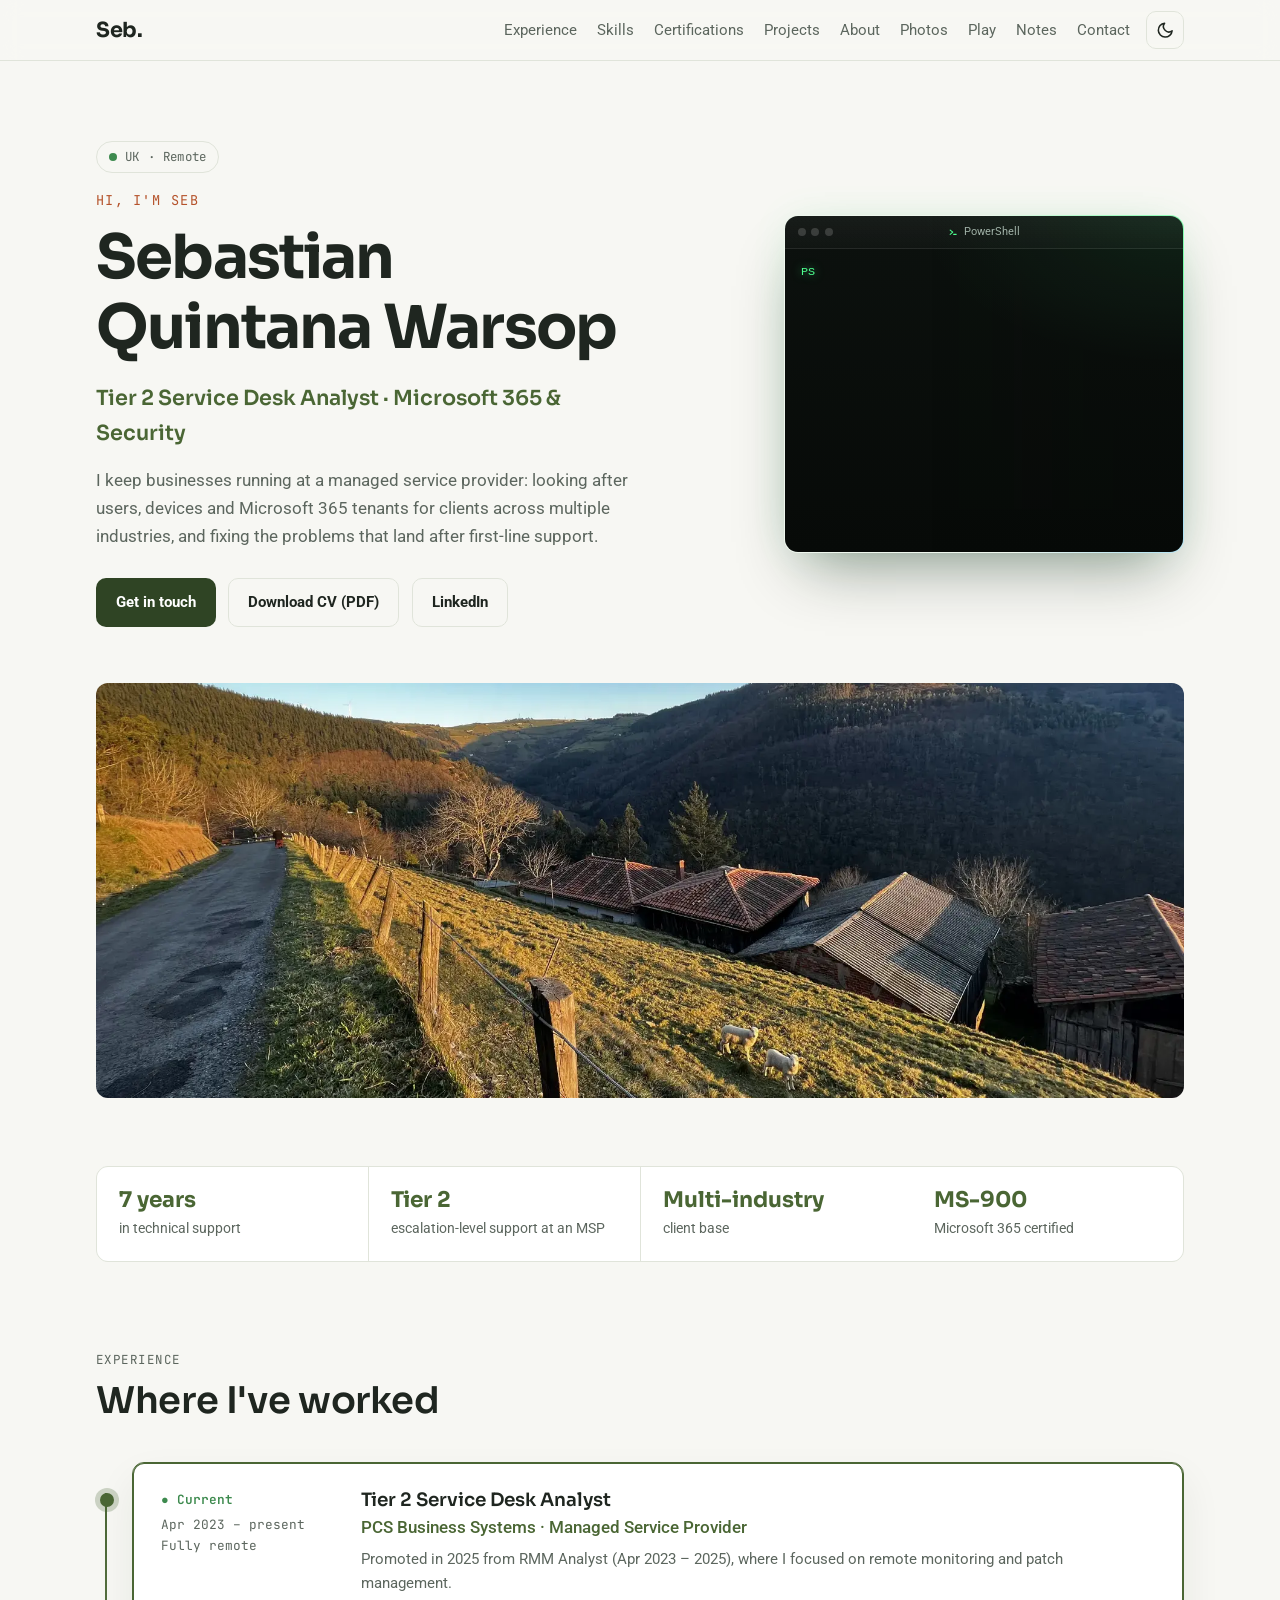
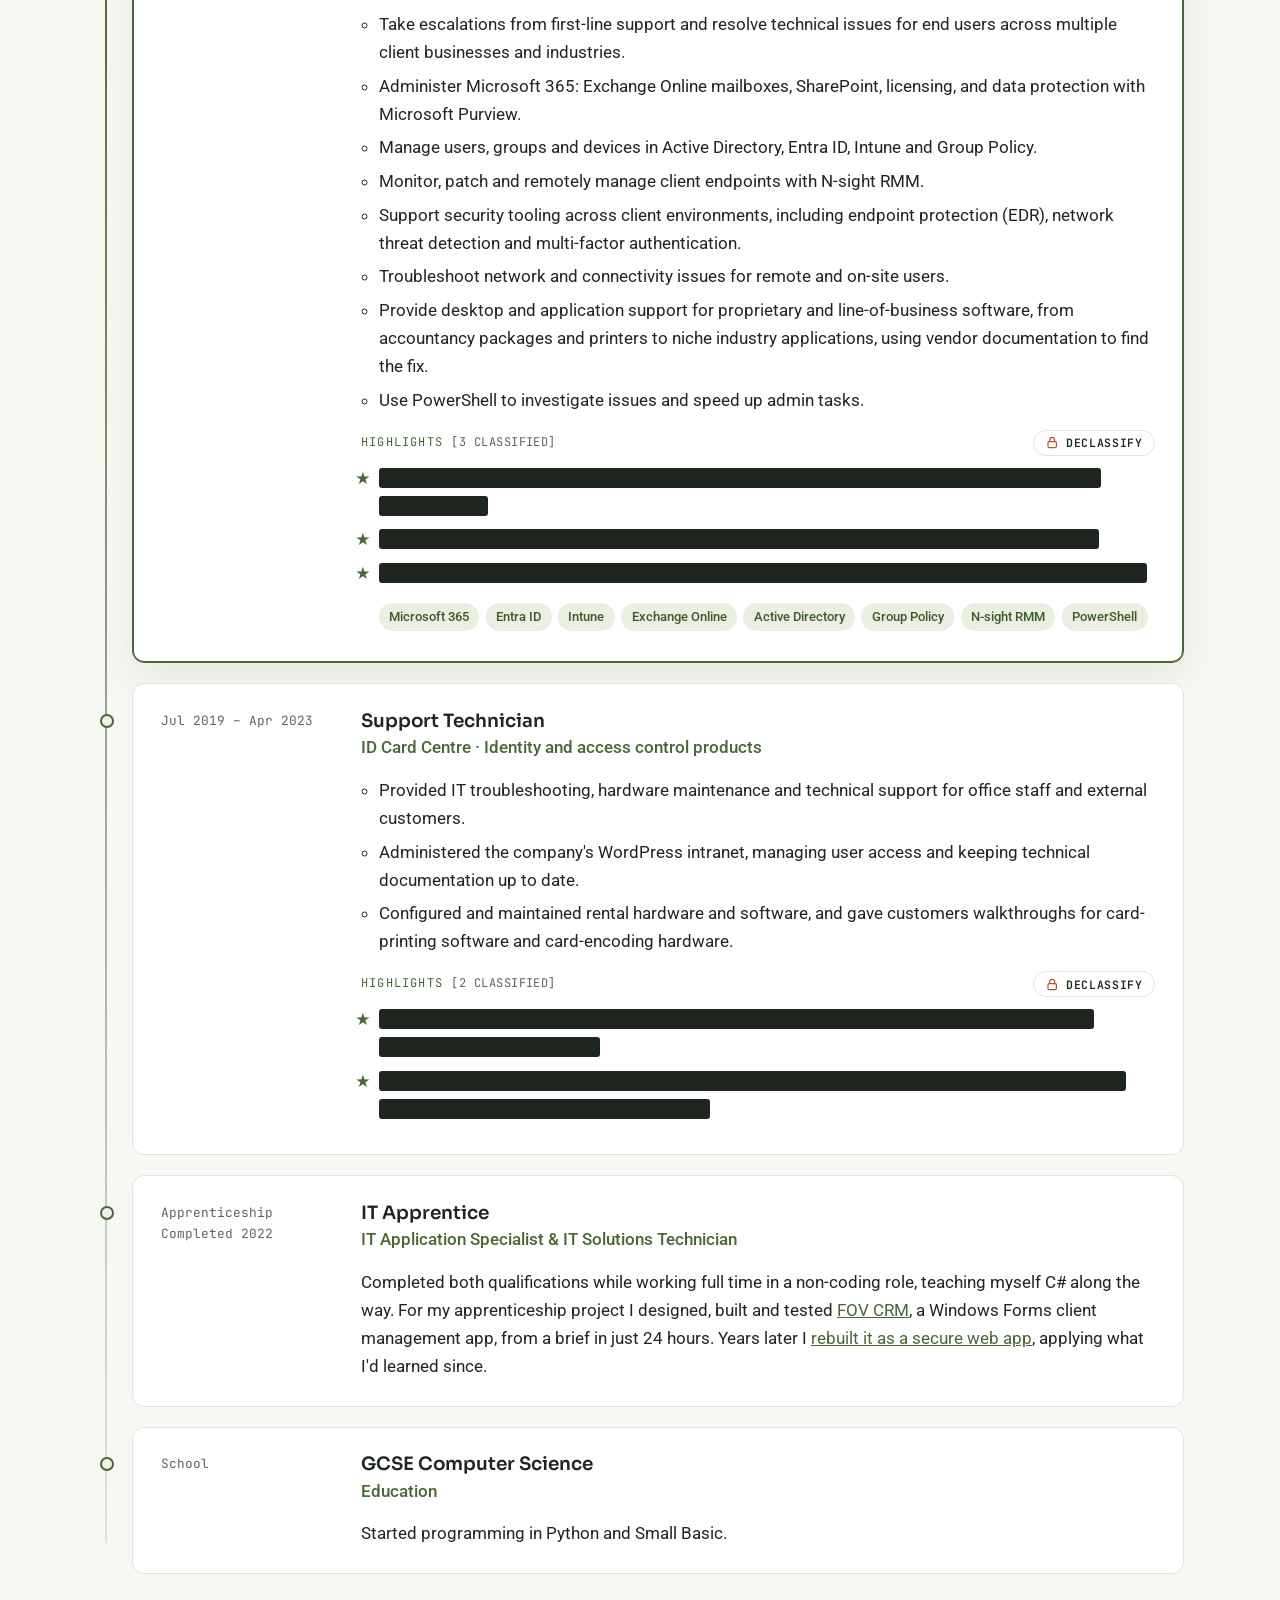
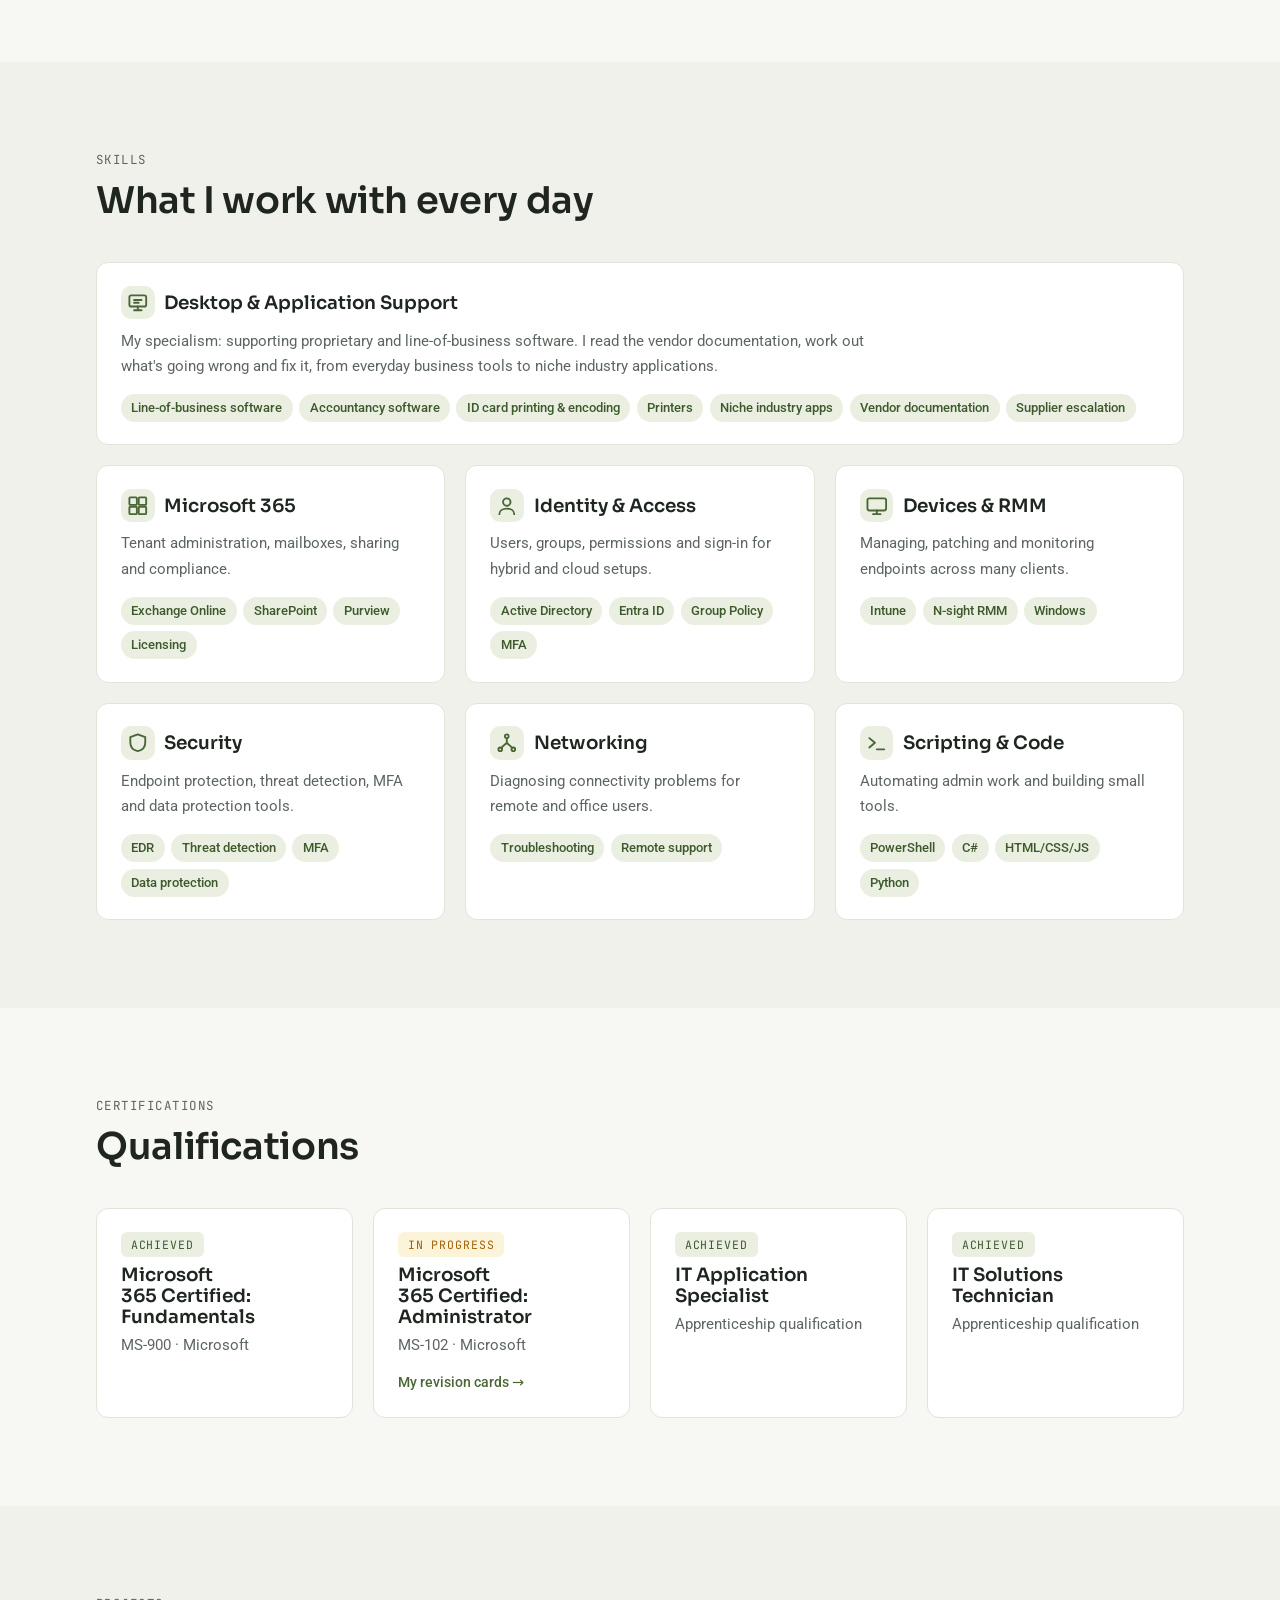
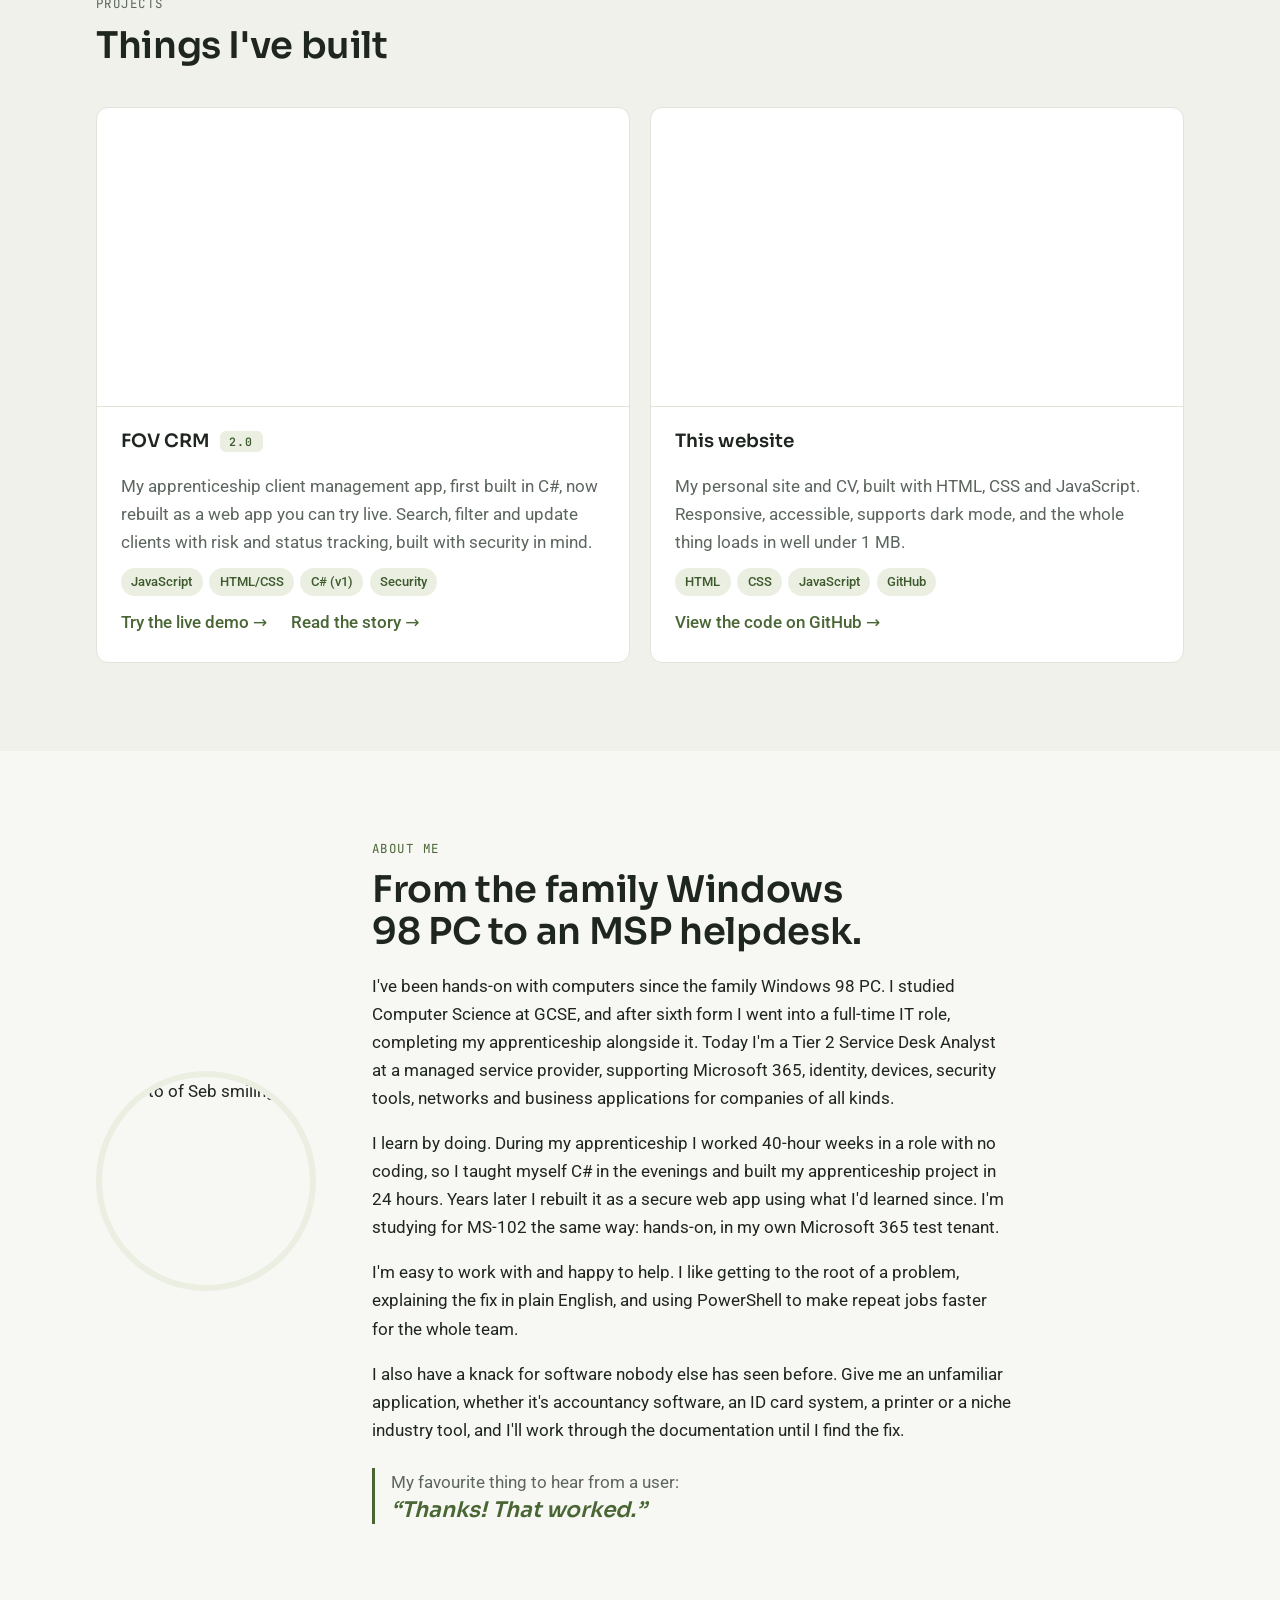
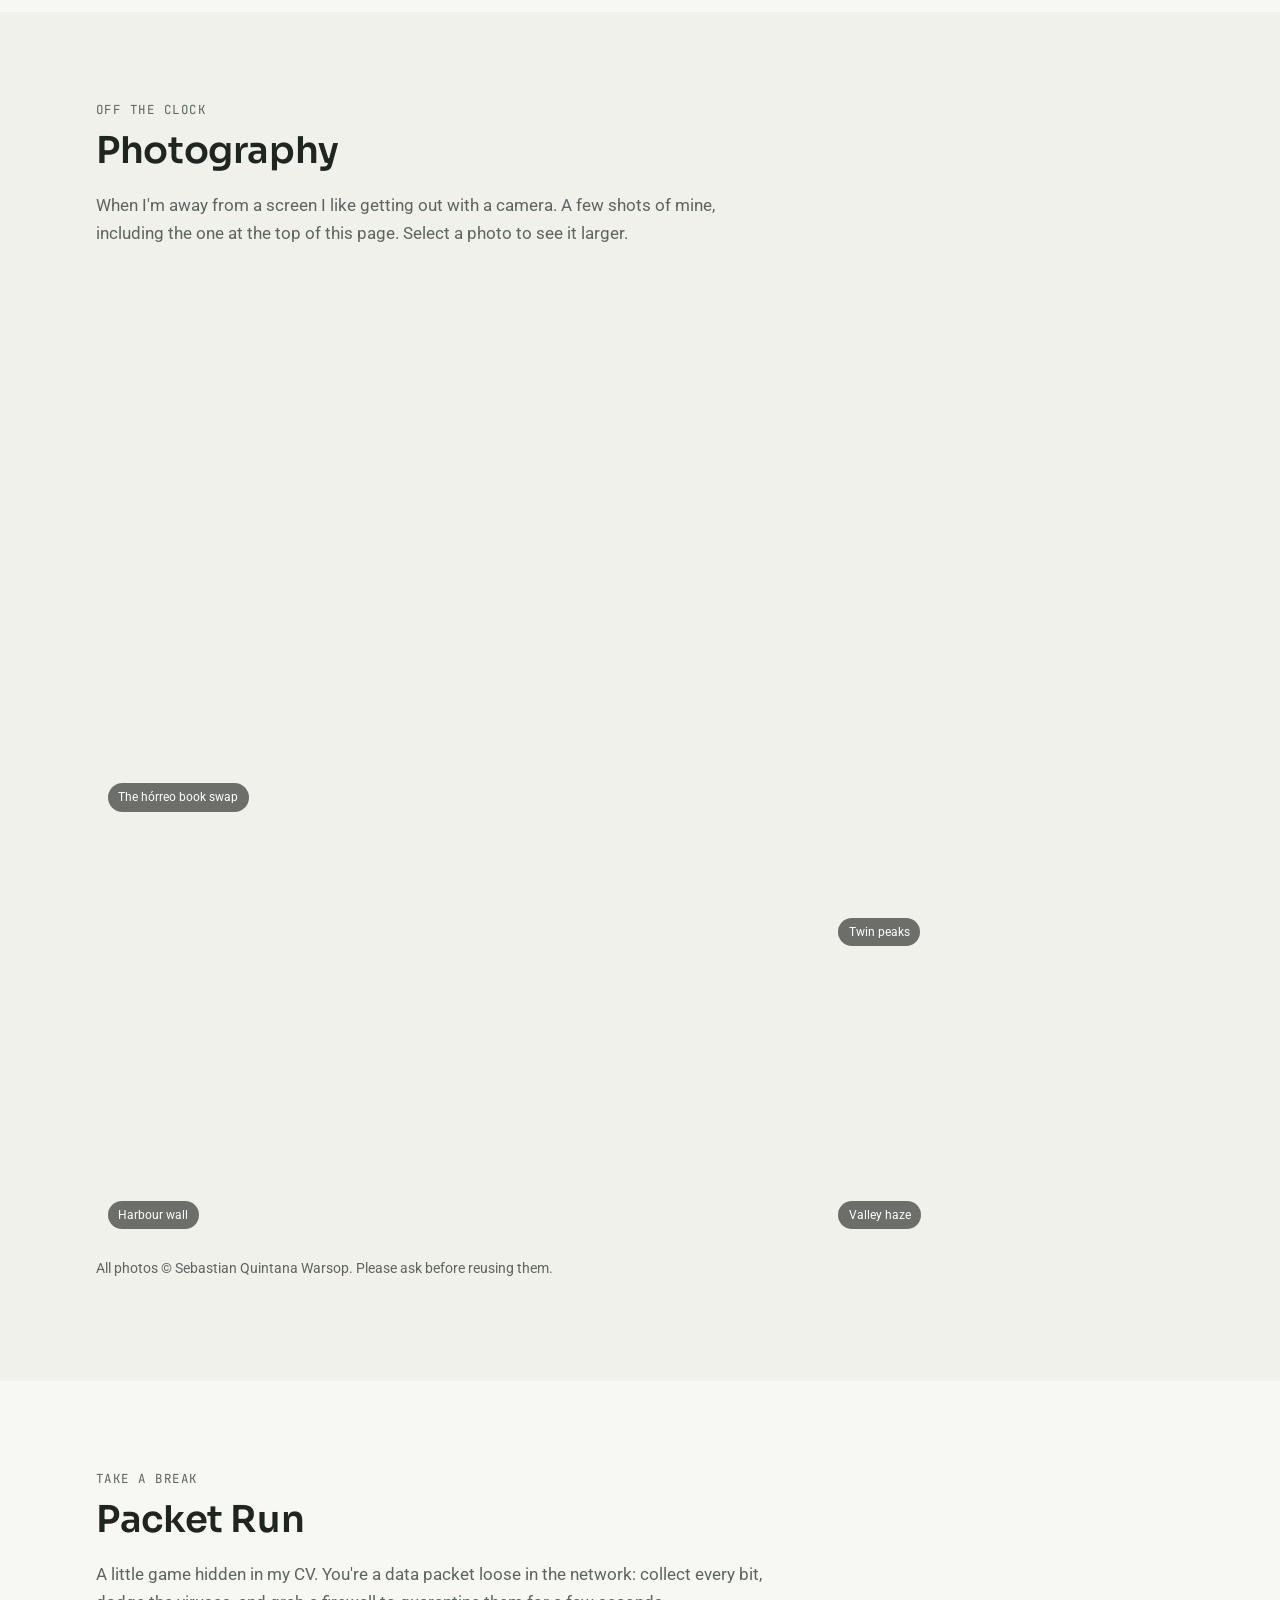
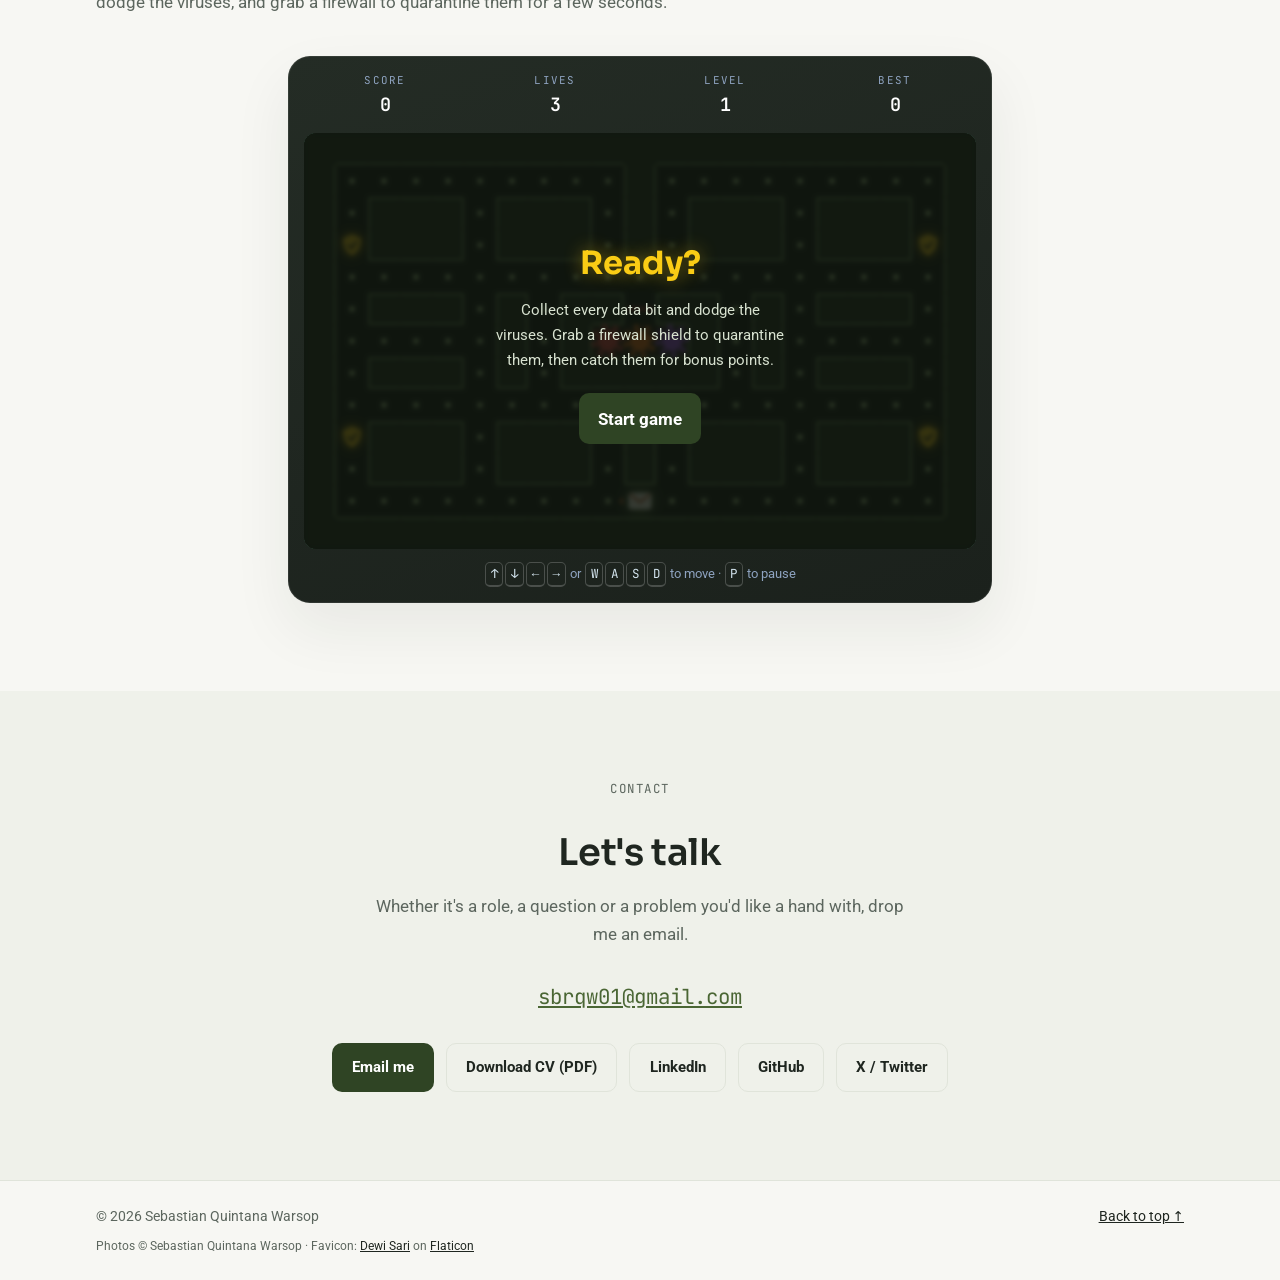
==== index.html @ f4b56ab7 "Security hardening from scan: CSP on every page, self-hosted fonts, no inline scripts, CRM form can'" ====
<!DOCTYPE html>
<html lang="en-GB">

<head>
    <meta charset="UTF-8">
    <meta http-equiv="Content-Security-Policy" content="default-src 'self'; script-src 'self'; style-src 'self'; img-src 'self' data:; font-src 'self'; connect-src 'self'; media-src 'self'; object-src 'none'; base-uri 'self'; form-action 'self'; upgrade-insecure-requests">
    <meta name="referrer" content="strict-origin-when-cross-origin">
    <meta name="viewport" content="width=device-width, initial-scale=1.0">
    <title>Sebastian Quintana Warsop | Tier 2 Service Desk Analyst</title>
    <meta name="description" content="Tier 2 Service Desk Analyst at an MSP, working across Microsoft 365, Entra ID, Intune, security tooling, networking and PowerShell. UK, remote.">
    <meta property="og:title" content="Sebastian Quintana Warsop | Tier 2 Service Desk Analyst">
    <meta property="og:description" content="Tier 2 Service Desk Analyst: Microsoft 365, Entra ID, Intune, security and PowerShell.">
    <meta property="og:image" content="images/seb.webp">
    <meta name="theme-color" content="#f7f7f3" media="(prefers-color-scheme: light)">
    <meta name="theme-color" content="#131613" media="(prefers-color-scheme: dark)">
    <link rel="icon" href="favicon.ico?v=4" sizes="any">
    <link rel="icon" type="image/png" href="images/favicon-32.png?v=4">
    <link rel="apple-touch-icon" href="images/apple-touch-icon.png?v=4">
    <link rel="stylesheet" href="CSS/fonts.css">
    <link rel="stylesheet" href="CSS/styles.css">
    <script src="js/theme-init.js"></script>
</head>

<body>
    <a class="skip-link" href="#main">Skip to content</a>

    <nav class="site-nav" aria-label="Main">
        <div class="wrap">
            <a class="logo" href="index.html">Seb.</a>
            <button class="menu-toggle" type="button" aria-expanded="false" aria-controls="nav-links" aria-label="Open menu">
                <span></span><span></span><span></span>
            </button>
            <ul class="nav-links" id="nav-links">
                <li><a href="#experience">Experience</a></li>
                <li><a href="#skills">Skills</a></li>
                <li><a href="#certifications">Certifications</a></li>
                <li><a href="#projects">Projects</a></li>
                <li><a href="#about">About</a></li>
                <li><a href="#photos">Photos</a></li>
                <li><a href="#play">Play</a></li>
                <li><a href="notes/">Notes</a></li>
                <li><a href="#contact">Contact</a></li>
            </ul>
            <button class="theme-toggle" type="button" aria-label="Switch to dark mode">
                <svg class="icon-moon" viewBox="0 0 24 24" fill="none" stroke="currentColor" stroke-width="2" stroke-linecap="round" stroke-linejoin="round" aria-hidden="true"><path d="M21 12.8A9 9 0 1 1 11.2 3a7 7 0 0 0 9.8 9.8z"/></svg>
                <svg class="icon-sun" viewBox="0 0 24 24" fill="none" stroke="currentColor" stroke-width="2" stroke-linecap="round" stroke-linejoin="round" aria-hidden="true"><circle cx="12" cy="12" r="4"/><path d="M12 2v2M12 20v2M4.9 4.9l1.4 1.4M17.7 17.7l1.4 1.4M2 12h2M20 12h2M4.9 19.1l1.4-1.4M17.7 6.3l1.4-1.4"/></svg>
            </button>
        </div>
    </nav>

    <header class="hero">
        <div class="wrap hero-grid">
            <div>
                <p class="status">UK · Remote</p>
                <h1><span class="hi">Hi, I'm Seb</span>Sebastian Quintana Warsop</h1>
                <p class="role">Tier 2 Service Desk Analyst · Microsoft 365 &amp; Security</p>
                <p class="pitch">I keep businesses running at a managed service provider: looking after users, devices and Microsoft 365 tenants for clients across multiple industries, and fixing the problems that land after first-line support.</p>
                <div class="hero-actions">
                    <a class="btn" href="#contact">Get in touch</a>
                    <a class="btn btn--ghost" href="Sebastian-Quintana-Warsop-CV.pdf" download>Download CV (PDF)</a>
                    <a class="btn btn--ghost" href="https://uk.linkedin.com/in/seb-qw-b14b28365" target="_blank" rel="noopener">LinkedIn</a>
                </div>
            </div>

            <div class="terminal" role="img" aria-label="A PowerShell window summarising Seb's profile">
                <div class="terminal-body">
                <canvas class="t-rain" aria-hidden="true"></canvas>
                <div class="terminal-bar" aria-hidden="true">
                    <span class="t-lights"><i></i><i></i><i></i></span>
                    <span class="t-title"><svg viewBox="0 0 24 24" fill="none" stroke="currentColor" stroke-width="2.4" stroke-linecap="round" stroke-linejoin="round"><path d="M5 7l6 5-6 5M13 17h6"/></svg>PowerShell</span>
                </div>
<pre aria-hidden="true"><span class="t-prompt">PS <span class="t-path">~/itjourney</span>&gt;</span> <span class="t-cmd">Get-Engineer</span> <span class="t-param">-Name</span> Seb

<span class="t-key">Role       :</span> Tier 2 Service Desk Analyst
<span class="t-key">Employer   :</span> PCS Business Systems (MSP)
<span class="t-key">Since      :</span> April 2023
<span class="t-key">Experience :</span> 7 years, multi-industry
<span class="t-key">Stack      :</span> {M365, Entra ID, Intune,
               Exchange Online, PowerShell}
<span class="t-key">Security   :</span> {EDR, Threat detection, MFA}
<span class="t-key">Certs      :</span> {MS-900}
<span class="t-key">Learning   :</span> MS-102
<span class="t-key">Location   :</span> UK, Remote

<span class="t-prompt">PS <span class="t-path">~/itjourney</span>&gt;</span> <span class="t-cursor"></span></pre>
                </div>
            </div>
        </div>
        <figure class="wrap hero-photo">
            <img src="images/valley.webp" title="Photo: Sebastian Quintana Warsop" alt="Sheep grazing on a sunny hillside beside old stone farm buildings, with wooded valleys behind" width="1800" height="1013" loading="eager">
        </figure>
    </header>

    <div class="wrap highlights">
        <ul>
            <li><strong>7 years</strong><span>in technical support</span></li>
            <li><strong>Tier 2</strong><span>escalation-level support at an MSP</span></li>
            <li><strong>Multi-industry</strong><span>client base</span></li>
            <li><strong>MS-900</strong><span>Microsoft 365 certified</span></li>
        </ul>
    </div>

    <main id="main">
        <section id="experience">
            <div class="wrap">
                <div class="section-head">
                    <p class="eyebrow">Experience</p>
                    <h2>Where I've worked</h2>
                </div>

                <ol class="timeline">
                    <li class="job job--current">
                        <div class="job-when"><span class="now">● Current</span><br>Apr 2023 – present<br>Fully remote</div>
                        <div>
                            <h3>Tier 2 Service Desk Analyst</h3>
                            <p class="org">PCS Business Systems · Managed Service Provider</p>
                            <p class="job-prev">Promoted in 2025 from RMM Analyst (Apr 2023 – 2025), where I focused on remote monitoring and patch management.</p>
                            <ul>
                                <li>Take escalations from first-line support and resolve technical issues for end users across multiple client businesses and industries.</li>
                                <li>Administer Microsoft 365: Exchange Online mailboxes, SharePoint, licensing, and data protection with Microsoft Purview.</li>
                                <li>Manage users, groups and devices in Active Directory, Entra ID, Intune and Group Policy.</li>
                                <li>Monitor, patch and remotely manage client endpoints with N-sight RMM.</li>
                                <li>Support security tooling across client environments, including endpoint protection (EDR), network threat detection and multi-factor authentication.</li>
                                <li>Troubleshoot network and connectivity issues for remote and on-site users.</li>
                                <li>Provide desktop and application support for proprietary and line-of-business software, from accountancy packages and printers to niche industry applications, using vendor documentation to find the fix.</li>
                                <li>Use PowerShell to investigate issues and speed up admin tasks.</li>
                            </ul>
                            <p class="highlights-label">Highlights</p>
                            <ul class="job-highlights">
                                <li>Stopped a live brute-force attack on a client network by finding and closing an exposed Remote Desktop port.</li>
                                <li>Fixed a recurring server crash by analysing crash dump files and tracing it to conflicting drivers.</li>
                                <li>Agreed maintenance and backup windows with clients so patches and updates caused no disruption.</li>
                            </ul>
                            <ul class="chips" aria-label="Tools used">
                                <li>Microsoft 365</li><li>Entra ID</li><li>Intune</li><li>Exchange Online</li><li>Active Directory</li><li>Group Policy</li><li>N-sight RMM</li><li>PowerShell</li>
                            </ul>
                        </div>
                    </li>

                    <li class="job">
                        <div class="job-when">Jul 2019 – Apr 2023</div>
                        <div>
                            <h3>Support Technician</h3>
                            <p class="org">ID Card Centre · Identity and access control products</p>
                            <ul>
                                <li>Provided IT troubleshooting, hardware maintenance and technical support for office staff and external customers.</li>
                                <li>Administered the company's WordPress intranet, managing user access and keeping technical documentation up to date.</li>
                                <li>Configured and maintained rental hardware and software, and gave customers walkthroughs for card-printing software and card-encoding hardware.</li>
                            </ul>
                            <p class="highlights-label">Highlights</p>
                            <ul class="job-highlights">
                                <li>Generated 24 major sales orders and over £11,000 in quarterly revenue by developing a widely compatible technology card.</li>
                                <li>Worked with a county council's IT department to scope, build and deploy a bespoke card-encoding solution to strict compliance requirements.</li>
                            </ul>
                        </div>
                    </li>

                    <li class="job">
                        <div class="job-when">Apprenticeship<br>Completed 2022</div>
                        <div>
                            <h3>IT Apprentice</h3>
                            <p class="org">IT Application Specialist &amp; IT Solutions Technician</p>
                            <p>Completed both qualifications while working full time in a non-coding role, teaching myself C# along the way. For my apprenticeship project I designed, built and tested <a href="project.html">FOV CRM</a>, a Windows Forms client management app, from a brief in just 24 hours. Years later I <a href="crm/">rebuilt it as a secure web app</a>, applying what I'd learned since.</p>
                        </div>
                    </li>

                    <li class="job">
                        <div class="job-when">School</div>
                        <div>
                            <h3>GCSE Computer Science</h3>
                            <p class="org">Education</p>
                            <p>Started programming in Python and Small Basic.</p>
                        </div>
                    </li>
                </ol>
            </div>
        </section>

        <section id="skills" class="section--alt">
            <div class="wrap">
                <div class="section-head">
                    <p class="eyebrow">Skills</p>
                    <h2>What I work with every day</h2>
                </div>

                <div class="skills-grid">
                    <article class="skill-group skill-group--wide">
                        <h3><svg viewBox="0 0 24 24" fill="none" stroke="currentColor" stroke-width="2" stroke-linecap="round" stroke-linejoin="round" aria-hidden="true"><rect x="3" y="4" width="18" height="12" rx="2"/><path d="M8 20h8M12 16v4"/><path d="M8 9h8M8 12h5"/></svg>Desktop &amp; Application Support</h3>
                        <p>My specialism: supporting proprietary and line-of-business software. I read the vendor documentation, work out what's going wrong and fix it, from everyday business tools to niche industry applications.</p>
                        <ul class="chips"><li>Line-of-business software</li><li>Accountancy software</li><li>ID card printing &amp; encoding</li><li>Printers</li><li>Niche industry apps</li><li>Vendor documentation</li><li>Supplier escalation</li></ul>
                    </article>

                    <article class="skill-group">
                        <h3><svg viewBox="0 0 24 24" fill="none" stroke="currentColor" stroke-width="2" stroke-linecap="round" stroke-linejoin="round" aria-hidden="true"><rect x="3" y="3" width="8" height="8" rx="1"/><rect x="13" y="3" width="8" height="8" rx="1"/><rect x="3" y="13" width="8" height="8" rx="1"/><rect x="13" y="13" width="8" height="8" rx="1"/></svg>Microsoft 365</h3>
                        <p>Tenant administration, mailboxes, sharing and compliance.</p>
                        <ul class="chips"><li>Exchange Online</li><li>SharePoint</li><li>Purview</li><li>Licensing</li></ul>
                    </article>

                    <article class="skill-group">
                        <h3><svg viewBox="0 0 24 24" fill="none" stroke="currentColor" stroke-width="2" stroke-linecap="round" stroke-linejoin="round" aria-hidden="true"><circle cx="12" cy="8" r="4"/><path d="M4 21c0-4 4-6 8-6s8 2 8 6"/></svg>Identity &amp; Access</h3>
                        <p>Users, groups, permissions and sign-in for hybrid and cloud setups.</p>
                        <ul class="chips"><li>Active Directory</li><li>Entra ID</li><li>Group Policy</li><li>MFA</li></ul>
                    </article>

                    <article class="skill-group">
                        <h3><svg viewBox="0 0 24 24" fill="none" stroke="currentColor" stroke-width="2" stroke-linecap="round" stroke-linejoin="round" aria-hidden="true"><rect x="2" y="4" width="20" height="13" rx="2"/><path d="M8 21h8M12 17v4"/></svg>Devices &amp; RMM</h3>
                        <p>Managing, patching and monitoring endpoints across many clients.</p>
                        <ul class="chips"><li>Intune</li><li>N-sight RMM</li><li>Windows</li></ul>
                    </article>

                    <article class="skill-group">
                        <h3><svg viewBox="0 0 24 24" fill="none" stroke="currentColor" stroke-width="2" stroke-linecap="round" stroke-linejoin="round" aria-hidden="true"><path d="M12 3l8 3v6c0 5-3.5 8-8 9-4.5-1-8-4-8-9V6z"/></svg>Security</h3>
                        <p>Endpoint protection, threat detection, MFA and data protection tools.</p>
                        <ul class="chips"><li>EDR</li><li>Threat detection</li><li>MFA</li><li>Data protection</li></ul>
                    </article>

                    <article class="skill-group">
                        <h3><svg viewBox="0 0 24 24" fill="none" stroke="currentColor" stroke-width="2" stroke-linecap="round" stroke-linejoin="round" aria-hidden="true"><circle cx="12" cy="5" r="2"/><circle cx="5" cy="19" r="2"/><circle cx="19" cy="19" r="2"/><path d="M12 7v5M12 12l-6 5.5M12 12l6 5.5"/></svg>Networking</h3>
                        <p>Diagnosing connectivity problems for remote and office users.</p>
                        <ul class="chips"><li>Troubleshooting</li><li>Remote support</li></ul>
                    </article>

                    <article class="skill-group">
                        <h3><svg viewBox="0 0 24 24" fill="none" stroke="currentColor" stroke-width="2" stroke-linecap="round" stroke-linejoin="round" aria-hidden="true"><path d="M4 17l6-5-6-5M12 19h8"/></svg>Scripting &amp; Code</h3>
                        <p>Automating admin work and building small tools.</p>
                        <ul class="chips"><li>PowerShell</li><li>C#</li><li>HTML/CSS/JS</li><li>Python</li></ul>
                    </article>
                </div>
            </div>
        </section>

        <section id="certifications">
            <div class="wrap">
                <div class="section-head">
                    <p class="eyebrow">Certifications</p>
                    <h2>Qualifications</h2>
                </div>

                <ul class="certs">
                    <li class="cert">
                        <span class="badge">Achieved</span>
                        <h3>Microsoft 365 Certified: Fundamentals</h3>
                        <p>MS-900 · Microsoft</p>
                    </li>
                    <li class="cert">
                        <span class="badge badge--progress">In progress</span>
                        <h3>Microsoft 365 Certified: Administrator</h3>
                        <p>MS-102 · Microsoft</p>
                        <a class="cert-link" href="notes/ms102.html">My revision cards →</a>
                    </li>
                    <li class="cert">
                        <span class="badge">Achieved</span>
                        <h3>IT Application Specialist</h3>
                        <p>Apprenticeship qualification</p>
                    </li>
                    <li class="cert">
                        <span class="badge">Achieved</span>
                        <h3>IT Solutions Technician</h3>
                        <p>Apprenticeship qualification</p>
                    </li>
                </ul>
            </div>
        </section>

        <section id="projects" class="section--alt">
            <div class="wrap">
                <div class="section-head">
                    <p class="eyebrow">Projects</p>
                    <h2>Things I've built</h2>
                </div>

                <div class="projects">
                    <article class="project">
                        <img src="images/project-2.webp" alt="FOV CRM's Client Activity screen" width="1326" height="828" loading="lazy">
                        <div class="project-body">
                            <h3>FOV CRM <span class="badge">2.0</span></h3>
                            <p>My apprenticeship client management app, first built in C#, now rebuilt as a web app you can try live. Search, filter and update clients with risk and status tracking, built with security in mind.</p>
                            <ul class="chips"><li>JavaScript</li><li>HTML/CSS</li><li>C# (v1)</li><li>Security</li></ul>
                            <div class="project-links">
                                <a class="link" href="crm/">Try the live demo →</a>
                                <a class="link" href="project.html">Read the story →</a>
                            </div>
                        </div>
                    </article>

                    <article class="project">
                        <img src="images/site-preview.webp" alt="The home page of this website" width="1200" height="675" loading="lazy">
                        <div class="project-body">
                            <h3>This website</h3>
                            <p>My personal site and CV, built with HTML, CSS and JavaScript. Responsive, accessible, supports dark mode, and the whole thing loads in well under 1 MB.</p>
                            <ul class="chips"><li>HTML</li><li>CSS</li><li>JavaScript</li><li>GitHub</li></ul>
                            <a class="link" href="https://github.com/sebqw/ITJourney" target="_blank" rel="noopener">View the code on GitHub →</a>
                        </div>
                    </article>
                </div>
            </div>
        </section>

        <section id="about">
            <div class="wrap about">
                <img class="profile-pic" src="images/seb.webp" alt="Photo of Seb smiling" width="640" height="640">
                <div class="about-text">
                    <p class="eyebrow">About me</p>
                    <h2>From the family Windows 98 PC to an MSP helpdesk.</h2>
                    <p>I've been hands-on with computers since the family Windows 98 PC. I studied Computer Science at GCSE, and after sixth form I went into a full-time IT role, completing my apprenticeship alongside it. Today I'm a Tier 2 Service Desk Analyst at a managed service provider, supporting Microsoft 365, identity, devices, security tools, networks and business applications for companies of all kinds.</p>
                    <p>I learn by doing. During my apprenticeship I worked 40-hour weeks in a role with no coding, so I taught myself C# in the evenings and built my apprenticeship project in 24 hours. Years later I rebuilt it as a secure web app using what I'd learned since. I'm studying for MS-102 the same way: hands-on, in my own Microsoft 365 test tenant.</p>
                    <p>I'm easy to work with and happy to help. I like getting to the root of a problem, explaining the fix in plain English, and using PowerShell to make repeat jobs faster for the whole team.</p>
                    <p>I also have a knack for software nobody else has seen before. Give me an unfamiliar application, whether it's accountancy software, an ID card system, a printer or a niche industry tool, and I'll work through the documentation until I find the fix.</p>
                    <p class="quote">My favourite thing to hear from a user:<q>Thanks! That worked.</q></p>
                </div>
            </div>
        </section>

        <section id="photos" class="section--alt">
            <div class="wrap">
                <div class="section-head">
                    <p class="eyebrow">Off the clock</p>
                    <h2>Photography</h2>
                    <p>When I'm away from a screen I like getting out with a camera. A few shots of mine, including the one at the top of this page. Select a photo to see it larger.</p>
                </div>

                <div class="gallery">
                    <figure class="shot shot--horreo">
                        <button type="button" class="shot-open" data-full="images/photo-horreo.webp" data-caption="An old hórreo granary on stone stilts, with a little book swap on its ledge">
                            <img src="images/photo-horreo.webp" alt="An old wooden granary on stone stilts with carved doors and a stack of books on its ledge" width="1400" height="1050" loading="lazy">
                        </button>
                        <figcaption>The hórreo book swap</figcaption>
                    </figure>
                    <figure class="shot shot--peaks">
                        <button type="button" class="shot-open" data-full="images/photo-peaks.webp" data-caption="Twin peaks under a big sky, from the roadside">
                            <img src="images/photo-peaks.webp" alt="Two pointed green mountains under bright clouds, seen from a roadside" width="768" height="1024" loading="lazy">
                        </button>
                        <figcaption>Twin peaks</figcaption>
                    </figure>
                    <figure class="shot shot--harbour">
                        <button type="button" class="shot-open" data-full="images/photo-harbour.webp" data-caption="A concrete-block breakwater and its red harbour light">
                            <img src="images/photo-harbour.webp" alt="A breakwater of stacked concrete blocks with a small red light, calm sea and a green headland" width="1182" height="666" loading="lazy">
                        </button>
                        <figcaption>Harbour wall</figcaption>
                    </figure>
                    <figure class="shot shot--valley">
                        <button type="button" class="shot-open" data-full="images/photo-valley.webp" data-caption="Morning haze over a wooded valley and green fields">
                            <img src="images/photo-valley.webp" alt="A green hillside field with a white farmhouse, looking over a hazy wooded valley" width="1024" height="768" loading="lazy">
                        </button>
                        <figcaption>Valley haze</figcaption>
                    </figure>
                </div>
                <p class="photo-credit">All photos &copy; Sebastian Quintana Warsop. Please ask before reusing them.</p>
            </div>

            <dialog class="lightbox" id="lightbox" aria-label="Photo viewer">
                <button type="button" class="lb-close" aria-label="Close">&#10005;</button>
                <button type="button" class="lb-prev" aria-label="Previous photo">&#8249;</button>
                <figure>
                    <img alt="">
                    <figcaption><span class="lb-caption"></span><span class="lb-credit">Photo: Sebastian Quintana Warsop</span></figcaption>
                </figure>
                <button type="button" class="lb-next" aria-label="Next photo">&#8250;</button>
            </dialog>
        </section>

        <section id="play">
            <div class="wrap">
                <div class="section-head">
                    <p class="eyebrow">Take a break</p>
                    <h2>Packet Run</h2>
                    <p>A little game hidden in my CV. You're a data packet loose in the network: collect every bit, dodge the viruses, and grab a firewall to quarantine them for a few seconds.</p>
                </div>

                <div class="arcade" id="arcade">
                    <div class="arcade-hud">
                        <div><span>Score</span><strong id="g-score">0</strong></div>
                        <div><span>Lives</span><strong id="g-lives">3</strong></div>
                        <div><span>Level</span><strong id="g-level">1</strong></div>
                        <div><span>Best</span><strong id="g-best">0</strong></div>
                    </div>

                    <div class="arcade-screen">
                        <canvas id="game" tabindex="0" role="img" aria-label="Packet Run game: a data packet collecting bits in a maze while avoiding viruses"></canvas>
                        <div class="arcade-overlay" id="g-overlay">
                            <p class="arcade-title" id="g-title">Ready?</p>
                            <p id="g-msg">Collect every data bit and dodge the viruses. Grab a firewall shield to quarantine them, then catch them for bonus points.</p>
                            <button class="btn" type="button" id="g-start">Start game</button>
                        </div>
                    </div>

                    <div class="dpad" aria-label="Direction controls">
                        <button type="button" class="dpad-up" data-steer="up" aria-label="Up">▲</button>
                        <button type="button" class="dpad-left" data-steer="left" aria-label="Left">◀</button>
                        <button type="button" class="dpad-right" data-steer="right" aria-label="Right">▶</button>
                        <button type="button" class="dpad-down" data-steer="down" aria-label="Down">▼</button>
                    </div>

                    <p class="arcade-help"><kbd>↑</kbd><kbd>↓</kbd><kbd>←</kbd><kbd>→</kbd> or <kbd>W</kbd><kbd>A</kbd><kbd>S</kbd><kbd>D</kbd> to move · <kbd>P</kbd> to pause</p>
                </div>
            </div>
        </section>

        <section id="contact" class="contact">
            <div class="wrap">
                <p class="eyebrow">Contact</p>
                <h2>Let's talk</h2>
                <p>Whether it's a role, a question or a problem you'd like a hand with, drop me an email.</p>
                <a class="email" href="mailto:sbrqw01@gmail.com">sbrqw01@gmail.com</a>
                <div class="button-row">
                    <a class="btn" href="mailto:sbrqw01@gmail.com">Email me</a>
                    <a class="btn btn--ghost" href="Sebastian-Quintana-Warsop-CV.pdf" download>Download CV (PDF)</a>
                    <a class="btn btn--ghost" href="https://uk.linkedin.com/in/seb-qw-b14b28365" target="_blank" rel="noopener">LinkedIn</a>
                    <a class="btn btn--ghost" href="https://github.com/sebqw" target="_blank" rel="noopener">GitHub</a>
                    <a class="btn btn--ghost" href="https://twitter.com/qwbes" target="_blank" rel="noopener">X / Twitter</a>
                </div>
            </div>
        </section>
    </main>

    <footer class="site-footer">
        <div class="wrap">
            <p>© <span id="year">2026</span> Sebastian Quintana Warsop</p>
            <p><a href="#main">Back to top ↑</a></p>
            <p class="credit">Photos &copy; Sebastian Quintana Warsop · Favicon: <a href="https://www.flaticon.com/authors/dewi-sari" rel="noopener">Dewi Sari</a> on <a href="https://www.flaticon.com/" rel="noopener">Flaticon</a></p>
        </div>
    </footer>

    <script src="js/site.js"></script>
    <script src="js/terminal.js"></script>
    <script src="js/declassify.js"></script>
    <script src="js/gallery.js"></script>
    <script src="js/packet-run.js"></script>
</body>

</html>
---- CSS/fonts.css ----
/* Fonts are hosted on this site rather than loaded from Google, so no
   third-party requests are made and visitors' IP addresses aren't shared.
   Files from Fontsource (latin subset). Licences: /fonts/OFL-*.txt */

@font-face { font-family: 'Sora'; font-style: normal; font-weight: 600; font-display: swap; src: url('../fonts/sora-latin-600-normal.woff2') format('woff2'); }
@font-face { font-family: 'Sora'; font-style: normal; font-weight: 700; font-display: swap; src: url('../fonts/sora-latin-700-normal.woff2') format('woff2'); }
@font-face { font-family: 'Roboto'; font-style: normal; font-weight: 400; font-display: swap; src: url('../fonts/roboto-latin-400-normal.woff2') format('woff2'); }
@font-face { font-family: 'Roboto'; font-style: normal; font-weight: 500; font-display: swap; src: url('../fonts/roboto-latin-500-normal.woff2') format('woff2'); }
@font-face { font-family: 'Roboto'; font-style: normal; font-weight: 700; font-display: swap; src: url('../fonts/roboto-latin-700-normal.woff2') format('woff2'); }
@font-face { font-family: 'JetBrains Mono'; font-style: normal; font-weight: 400; font-display: swap; src: url('../fonts/jetbrains-mono-latin-400-normal.woff2') format('woff2'); }
@font-face { font-family: 'JetBrains Mono'; font-style: normal; font-weight: 600; font-display: swap; src: url('../fonts/jetbrains-mono-latin-600-normal.woff2') format('woff2'); }
---- CSS/styles.css ----
/* ============================================================
   Seb's site: IT CV / portfolio
   Minimal theme: misty off-white, moss green from the fields and a
   touch of terracotta from the roof in the header photo.
   Layout: sticky nav, split hero with a PowerShell card, a wide photo,
   then CV sections in a single readable column.
   ============================================================ */

:root {
  --moss: #4a6634;        /* main accent: links, headings, highlights */
  --moss-dark: #2f4424;   /* primary buttons */
  --clay: #b5532b;        /* roof terracotta, used sparingly */

  /* Older names still used around the site now point at the new palette */
  --teal: var(--moss);
  --teal-soft: #9fb985;
  --teal-pale: #eef2e7;
  --night: #1b211c;
  --night-2: #242c25;

  --bg: #f7f7f3;
  --bg-alt: #eff1ea;
  --card: #ffffff;
  --ink: #1f2620;
  --ink-soft: #5c665e;
  --line: #e0e4da;
  --chip: #eaefe2;
  --chip-ink: #3e5a2c;
  --live: #3d8a4e;
  --progress-ink: #a16207;
  --shadow: rgba(31, 38, 32, 0.07);
  --btn-bg: var(--moss-dark);
  --btn-ink: #ffffff;
  --btn-hover: #1f2f18;

  --display: 'Sora', 'Segoe UI', system-ui, sans-serif;
  --body: 'Roboto', system-ui, -apple-system, 'Segoe UI', sans-serif;
  --mono: 'JetBrains Mono', ui-monospace, 'Cascadia Code', Consolas, monospace;
  --script: 'La Belle Aurore', cursive;

  --wrap: 68rem;
  --radius: 12px;
  color-scheme: light;
}

/* Dark theme: follows the system unless the visitor picks one with the
   switch in the nav (stored as data-theme on <html>). */
@media (prefers-color-scheme: dark) {
  :root:not([data-theme="light"]) {
    --moss: #a8c48a;
    --clay: #e08a62;
    --teal-soft: #a8c48a;
    --bg: #131613;
    --bg-alt: #181c18;
    --card: #1d221d;
    --ink: #e7ebe3;
    --ink-soft: #a3ad9f;
    --line: #2d342c;
    --chip: #253023;
    --chip-ink: #c3d8a9;
    --live: #6fcf86;
    --progress-ink: #facc15;
    --shadow: rgba(0, 0, 0, 0.35);
    --btn-bg: #a8c48a;
    --btn-ink: #142010;
    --btn-hover: #bdd5a2;
    color-scheme: dark;
  }
}

:root[data-theme="dark"] {
  --moss: #a8c48a;
  --clay: #e08a62;
  --teal-soft: #a8c48a;
  --bg: #131613;
  --bg-alt: #181c18;
  --card: #1d221d;
  --ink: #e7ebe3;
  --ink-soft: #a3ad9f;
  --line: #2d342c;
  --chip: #253023;
  --chip-ink: #c3d8a9;
  --live: #6fcf86;
  --progress-ink: #facc15;
  --shadow: rgba(0, 0, 0, 0.35);
  --btn-bg: #a8c48a;
  --btn-ink: #142010;
  --btn-hover: #bdd5a2;
  color-scheme: dark;
}

*,
*::before,
*::after {
  box-sizing: border-box;
}

html {
  scroll-behavior: smooth;
  scroll-padding-top: 4.5rem;
}

body {
  margin: 0;
  background: var(--bg);
  color: var(--ink);
  font-family: var(--body);
  font-size: 1.0625rem;
  line-height: 1.65;
  overflow-x: hidden;
}

img {
  max-width: 100%;
  height: auto;
  display: block;
}

h1, h2, h3 {
  font-family: var(--display);
  line-height: 1.15;
  margin: 0 0 0.5em;
  text-wrap: balance;
}

h2 {
  font-size: clamp(1.75rem, 3.5vw, 2.3rem);
  font-weight: 600;
  letter-spacing: -0.01em;
}

h3 {
  font-size: 1.15rem;
  font-weight: 600;
}

p {
  margin: 0 0 1em;
}

a {
  color: var(--teal);
}

:focus-visible {
  outline: 3px solid var(--teal-soft);
  outline-offset: 3px;
  border-radius: 4px;
}

.wrap {
  width: min(100% - 2rem, var(--wrap));
  margin-inline: auto;
}

.skip-link {
  position: absolute;
  left: 1rem;
  top: -3rem;
  z-index: 100;
  background: var(--night);
  color: #fff;
  padding: 0.5rem 1rem;
  border-radius: 6px;
}

.skip-link:focus {
  top: 1rem;
}

/* ---------- Navigation ---------- */

.site-nav {
  position: sticky;
  top: 0;
  z-index: 50;
  background: color-mix(in srgb, var(--bg) 88%, transparent);
  backdrop-filter: blur(10px);
  border-bottom: 1px solid var(--line);
}

.site-nav .wrap {
  display: flex;
  align-items: center;
  justify-content: space-between;
  gap: 1rem;
  min-height: 3.75rem;
}

.logo {
  font-family: var(--display);
  font-weight: 700;
  font-size: 1.3rem;
  letter-spacing: -0.02em;
  color: var(--ink);
  text-decoration: none;
  line-height: 1;
}

.nav-links {
  display: flex;
  flex-wrap: wrap;
  justify-content: flex-end;
  gap: 0.2rem 1.25rem;
  margin: 0;
  padding: 0;
  list-style: none;
}

.nav-links {
  margin-left: auto;
}

.nav-links a {
  position: relative;
  display: inline-block;
  padding: 0.35rem 0;
  color: var(--ink-soft);
  text-decoration: none;
  font-size: 0.92rem;
  transition: color 0.2s ease;
}

.nav-links a::after {
  content: "";
  position: absolute;
  left: 0;
  right: 0;
  bottom: 0;
  height: 2px;
  border-radius: 2px;
  background: var(--clay);
  transform: scaleX(0);
  transform-origin: left;
  transition: transform 0.25s ease;
}

.nav-links a:hover,
.nav-links a[aria-current] {
  color: var(--ink);
}

.nav-links a:hover::after,
.nav-links a[aria-current]::after {
  transform: scaleX(1);
}

.theme-toggle,
.menu-toggle {
  display: grid;
  place-items: center;
  width: 2.4rem;
  height: 2.4rem;
  padding: 0;
  border: 1px solid var(--line);
  border-radius: 10px;
  background: transparent;
  color: var(--ink);
  cursor: pointer;
  transition: background 0.2s ease, color 0.2s ease;
}

.theme-toggle:hover,
.menu-toggle:hover {
  background: var(--bg-alt);
}

.theme-toggle svg {
  width: 1.15rem;
  height: 1.15rem;
}

/* Show the moon in light mode and the sun in dark mode */
.icon-sun { display: none; }

@media (prefers-color-scheme: dark) {
  :root:not([data-theme="light"]) .icon-sun { display: block; }
  :root:not([data-theme="light"]) .icon-moon { display: none; }
}

:root[data-theme="dark"] .icon-sun { display: block; }
:root[data-theme="dark"] .icon-moon { display: none; }

.menu-toggle {
  display: none;
  order: 3;
  gap: 4px;
  align-content: center;
}

.menu-toggle span {
  display: block;
  width: 1.1rem;
  height: 2px;
  border-radius: 2px;
  background: currentColor;
  transition: transform 0.25s ease, opacity 0.2s ease;
}

.menu-toggle[aria-expanded="true"] span:nth-child(1) { transform: translateY(6px) rotate(45deg); }
.menu-toggle[aria-expanded="true"] span:nth-child(2) { opacity: 0; }
.menu-toggle[aria-expanded="true"] span:nth-child(3) { transform: translateY(-6px) rotate(-45deg); }

/* ---------- Hero ---------- */

.hero {
  position: relative;
  color: var(--ink);
  background: var(--bg);
  padding: clamp(3rem, 7vw, 5rem) 0 clamp(2rem, 4vw, 3rem);
}

.hero-grid {
  display: grid;
  grid-template-columns: 1.15fr 1fr;
  gap: clamp(2rem, 5vw, 4rem);
  align-items: center;
}

.hero-grid > * {
  min-width: 0;
}

.status {
  display: inline-flex;
  align-items: center;
  gap: 0.5rem;
  font-family: var(--mono);
  font-size: 0.78rem;
  letter-spacing: 0.02em;
  color: var(--ink-soft);
  padding: 0.3rem 0.75rem;
  border-radius: 999px;
  border: 1px solid var(--line);
  margin-bottom: 1.25rem;
}

.status::before {
  content: "";
  width: 0.5rem;
  height: 0.5rem;
  border-radius: 50%;
  background: var(--live);
}

.hero h1 {
  font-size: clamp(2.4rem, 6vw, 3.8rem);
  font-weight: 700;
  letter-spacing: -0.03em;
  color: var(--ink);
  margin-bottom: 0.3em;
}

.hero h1 .hi {
  display: block;
  font-family: var(--mono);
  font-weight: 400;
  font-size: 0.85rem;
  letter-spacing: 0.1em;
  text-transform: uppercase;
  color: var(--clay);
  margin-bottom: 0.9rem;
}

.hero .role {
  font-family: var(--display);
  font-size: clamp(1.05rem, 2.2vw, 1.3rem);
  color: var(--moss);
  margin-bottom: 1rem;
}

.hero .pitch {
  max-width: 34rem;
  color: var(--ink-soft);
}

.hero-actions {
  display: flex;
  flex-wrap: wrap;
  gap: 0.75rem;
  margin-top: 1.75rem;
}

/* Wide photo under the intro */
.hero-photo {
  margin: clamp(2.5rem, 5vw, 3.5rem) auto 0;
}

.hero-photo img {
  width: 100%;
  aspect-ratio: 21 / 8;
  object-fit: cover;
  object-position: 50% 85%;
  border-radius: var(--radius);
}

@media (prefers-color-scheme: dark) {
  :root:not([data-theme="light"]) .hero-photo img { filter: brightness(0.82) saturate(0.9); }
}
:root[data-theme="dark"] .hero-photo img { filter: brightness(0.82) saturate(0.9); }

/* PowerShell card: a modern terminal window with an animated glowing edge.
   js/terminal.js adds the faint digital rain and types the output in. */

@property --t-angle {
  syntax: "<angle>";
  initial-value: 0deg;
  inherits: false;
}

.terminal {
  --t-green: #4dff8f;
  --t-green-dim: #3fb873;
  --t-mute: #6b7f73;
  position: relative;
  isolation: isolate;
  border-radius: 14px;
  padding: 1px;
  /* Thin gradient edge that slowly travels round the window */
  background: conic-gradient(from var(--t-angle), rgba(77, 255, 143, 0.05) 0deg, rgba(77, 255, 143, 0.75) 60deg, rgba(56, 189, 248, 0.5) 110deg, rgba(77, 255, 143, 0.05) 170deg 360deg);
  animation: t-spin 8s linear infinite;
  box-shadow: 0 30px 60px -20px rgba(8, 30, 16, 0.45), 0 0 40px -10px rgba(77, 255, 143, 0.18);
  font-family: var(--mono);
  font-size: 0.74rem;
  line-height: 1.65;
  width: 100%;
  max-width: 25rem;
  justify-self: end;
}

.terminal-body {
  position: relative;
  isolation: isolate;
  overflow: hidden;
  border-radius: 13px;
  background:
    radial-gradient(120% 80% at 100% 0%, rgba(77, 255, 143, 0.08), transparent 55%),
    linear-gradient(180deg, #0c110e, #070a08);
}

.t-rain {
  position: absolute;
  inset: 0;
  z-index: -1;
  width: 100%;
  height: 100%;
  opacity: 0.14;
  /* Rain fades out towards the text side */
  -webkit-mask-image: linear-gradient(to left, #000 15%, transparent 70%);
  mask-image: linear-gradient(to left, #000 15%, transparent 70%);
}

/* ---------- Photography ---------- */

.gallery {
  display: grid;
  grid-template-columns: 2fr 1fr;
  grid-template-areas:
    "horreo peaks"
    "harbour peaks"
    "harbour valley";
  gap: 0.9rem;
}

.shot { margin: 0; position: relative; min-width: 0; }
.shot--horreo  { grid-area: horreo; }
.shot--peaks   { grid-area: peaks; }
.shot--harbour { grid-area: harbour; }
.shot--valley  { grid-area: valley; }

.shot-open {
  display: block;
  width: 100%;
  height: 100%;
  padding: 0;
  border: 0;
  border-radius: var(--radius);
  overflow: hidden;
  background: var(--bg-alt);
  cursor: zoom-in;
}

.shot-open img {
  display: block;
  width: 100%;
  height: 100%;
  min-height: 12rem;
  object-fit: cover;
  transition: transform 0.6s cubic-bezier(0.2, 0.7, 0.2, 1), filter 0.4s ease;
}

.shot-open:hover img,
.shot-open:focus-visible img { transform: scale(1.04); }

.shot-open:focus-visible { outline: 3px solid var(--teal); outline-offset: 3px; }

/* Caption sits on the photo in a soft pill */
.shot figcaption {
  position: absolute;
  left: 0.75rem;
  bottom: 0.75rem;
  padding: 0.25rem 0.65rem;
  border-radius: 999px;
  background: rgba(20, 24, 20, 0.6);
  backdrop-filter: blur(6px);
  color: #fff;
  font-size: 0.78rem;
  pointer-events: none;
}

.photo-credit {
  margin-top: 1rem;
  font-size: 0.85rem;
  color: var(--ink-soft);
}

@media (max-width: 640px) {
  .gallery {
    grid-template-columns: 1fr 1fr;
    grid-template-areas:
      "horreo horreo"
      "peaks valley"
      "peaks harbour";
  }
  .shot-open img { min-height: 9rem; }
}

/* Full-size viewer */
.lightbox {
  width: 100vw;
  height: 100dvh;
  max-width: none;
  max-height: none;
  margin: 0;
  padding: 0;
  border: 0;
  background: rgba(10, 12, 10, 0.97);
  color: #fff;
}

.lightbox[open] {
  display: grid;
  grid-template-columns: auto 1fr auto;
  align-items: center;
  animation: lb-in 0.3s ease;
}

.lightbox::backdrop { background: rgba(10, 12, 10, 0.6); backdrop-filter: blur(6px); }

.lightbox figure {
  margin: 0;
  display: grid;
  justify-items: center;
  gap: 0.75rem;
  padding: 3.5rem 0.5rem 1.5rem;
  max-height: 100dvh;
}

.lightbox img {
  max-width: 100%;
  max-height: calc(100dvh - 8rem);
  object-fit: contain;
  border-radius: 8px;
  box-shadow: 0 20px 60px rgba(0, 0, 0, 0.5);
}

.lightbox figcaption {
  display: grid;
  justify-items: center;
  gap: 0.2rem;
  text-align: center;
  font-size: 0.92rem;
}

.lb-credit { font-size: 0.75rem; color: #a9b5ab; }

.lightbox button {
  border: 0;
  background: rgba(255, 255, 255, 0.08);
  color: #fff;
  border-radius: 999px;
  width: 2.75rem;
  height: 2.75rem;
  font-size: 1.6rem;
  line-height: 1;
  cursor: pointer;
  margin: 0 0.75rem;
}

.lightbox button:hover { background: rgba(255, 255, 255, 0.18); }

.lb-close {
  position: absolute;
  top: 0.9rem;
  right: 0.25rem;
  font-size: 1.1rem !important;
}

@keyframes lb-in {
  from { opacity: 0; }
  to   { opacity: 1; }
}

@media (max-width: 640px) {
  .lightbox[open] { grid-template-columns: 1fr; }
  .lb-prev, .lb-next { position: absolute; bottom: 1rem; z-index: 2; }
  .lb-prev { left: 1rem; }
  .lb-next { right: 1rem; }
  .lightbox figure { padding-bottom: 4.5rem; }
}

@media (prefers-reduced-motion: reduce) {
  .shot-open img, .lightbox[open] { transition: none; animation: none; }
}

/* Words the window can shove about (js/terminal.js) */
.bump { display: inline-block; will-change: transform; }
.hero .hi .bump { display: inline-block; }

/* Movable window (js/terminal.js) */
.terminal { z-index: 5; }
.terminal-bar { cursor: grab; touch-action: none; user-select: none; -webkit-user-select: none; }
.terminal.is-dragging { z-index: 50; }
.terminal.is-dragging .terminal-bar { cursor: grabbing; }
.terminal.is-dragging { box-shadow: 0 45px 80px -20px rgba(8, 30, 16, 0.55), 0 0 50px -8px rgba(77, 255, 143, 0.3); }
.terminal.is-snapping { transition: translate 0.5s cubic-bezier(0.2, 0.8, 0.2, 1), rotate 0.5s ease; }

/* Title bar: Mac-style window buttons, centred title like a Linux/Mac terminal */
.terminal-bar {
  position: relative;
  display: flex;
  align-items: center;
  justify-content: center;
  padding: 0.45rem 0.8rem;
  border-bottom: 1px solid rgba(255, 255, 255, 0.06);
  background: linear-gradient(180deg, rgba(255, 255, 255, 0.05), rgba(255, 255, 255, 0.02));
  font-family: var(--body);
  font-size: 0.68rem;
  color: #9fb0a6;
}

.t-lights {
  position: absolute;
  left: 0.8rem;
  display: flex;
  gap: 0.35rem;
}

.t-lights i {
  width: 0.5rem;
  height: 0.5rem;
  border-radius: 50%;
  background: rgba(255, 255, 255, 0.16);
}

.t-title {
  display: inline-flex;
  align-items: center;
  gap: 0.4rem;
  white-space: nowrap;
  overflow: hidden;
  text-overflow: ellipsis;
  max-width: calc(100% - 7rem);
}

.t-title svg { flex: none; width: 0.65rem; height: 0.65rem; color: var(--t-green); }

.t-path { color: #7dd3fc; text-shadow: none; }

.terminal pre {
  position: relative;
  margin: 0;
  padding: 0.85rem 1rem 1rem;
  color: #dff7e8;
  white-space: pre-wrap;
  overflow-x: auto;
}

.t-prompt { color: var(--t-green); text-shadow: 0 0 10px rgba(77, 255, 143, 0.6); }
.t-cmd    { color: #fff; font-weight: 600; }
.t-param  { color: #7dd3fc; }
.t-key    { color: var(--t-green-dim); }

/* Lines waiting to be typed keep their space so nothing jumps */
.t-line.is-waiting { visibility: hidden; }
.t-line.is-new { animation: t-glow 1.2s ease-out; }

.t-cursor {
  display: inline-block;
  width: 0.55em;
  height: 1.1em;
  vertical-align: text-bottom;
  border-radius: 2px;
  background: var(--t-green);
  box-shadow: 0 0 12px rgba(77, 255, 143, 0.8);
  animation: blink 1.1s steps(1) infinite;
}

@keyframes blink {
  50% { opacity: 0; }
}

@keyframes t-spin {
  to { --t-angle: 360deg; }
}

@keyframes t-glow {
  from { text-shadow: 0 0 12px rgba(77, 255, 143, 0.9); }
  to   { text-shadow: none; }
}

/* Easter egg on Bonfire Night (js/terminal.js) */
.t-egg {
  position: absolute;
  inset: 0;
  top: 1.9rem;
  z-index: 1;
  display: flex;
  align-items: center;
  gap: 1.5rem;
  padding: 1.5rem;
  background: radial-gradient(ellipse at 25% 65%, rgba(255, 196, 90, 0.12), transparent 50%), #070a08;
  color: #dff7e8;
  opacity: 0;
  visibility: hidden;
  transition: opacity 0.5s ease, visibility 0s linear 0.5s;
}

.terminal.show-egg .t-egg {
  opacity: 1;
  visibility: visible;
  transition: opacity 0.5s ease;
}

.egg-figure {
  position: relative;
  flex: none;
  width: clamp(5rem, 11vw, 7.5rem);
}

.egg-figure svg {
  display: block;
  width: 100%;
  fill: #0f1a13;
  stroke: var(--t-green);
  stroke-width: 1.3;
  stroke-linejoin: round;
  filter: drop-shadow(0 0 6px rgba(77, 255, 143, 0.45));
}

.egg-figure .band { fill: #16301f; }
.egg-figure .beard { fill: #12301d; }
.egg-figure .strand { stroke: var(--t-green-dim); stroke-width: 1; }
.egg-figure .hat { fill: #0b140e; }
.egg-figure .buckle { fill: none; stroke: #ffd36b; }
.egg-figure .eye { fill: var(--t-green); stroke: none; }
.egg-figure .tache { fill: var(--t-green); stroke: none; filter: drop-shadow(0 0 4px rgba(77, 255, 143, 0.6)); }

.egg-glow {
  position: absolute;
  left: 79%;
  top: 84%;
  width: 4.5rem;
  height: 4.5rem;
  translate: -50% -50%;
  border-radius: 50%;
  background: radial-gradient(circle, rgba(255, 214, 120, 0.5), transparent 65%);
  animation: lantern 1.4s ease-in-out infinite alternate;
  pointer-events: none;
}

.egg-rhyme { margin: 0; font-size: 0.95rem; line-height: 1.6; }
.egg-rhyme b { color: var(--t-green); font-weight: 600; }
.egg-sign { margin: 0.9rem 0 0; font-size: 0.72rem; color: var(--t-mute); }

.terminal.show-egg .egg-text { animation: egg-in 0.8s 0.3s ease-out both; }

@keyframes lantern {
  from { opacity: 0.55; scale: 0.92; }
  to   { opacity: 1; scale: 1.08; }
}

@keyframes egg-in {
  from { opacity: 0; transform: translateY(8px); filter: blur(4px); }
  to   { opacity: 1; transform: none; filter: none; }
}

@media (max-width: 30rem) {
  .t-egg { gap: 1rem; padding: 1rem; }
  .egg-rhyme { font-size: 0.8rem; }
}

@media (prefers-reduced-motion: reduce) {
  .terminal,
  .t-line.is-new,
  .egg-glow,
  .terminal.show-egg .egg-text { animation: none; }
}

/* ---------- Highlights strip ---------- */

.highlights {
  margin-top: 1.25rem;
}

.highlights ul {
  display: grid;
  grid-template-columns: repeat(4, 1fr);
  gap: 1px;
  margin: 0;
  padding: 0;
  list-style: none;
  background: var(--line);
  border: 1px solid var(--line);
  border-radius: var(--radius);
  overflow: hidden;
}

.highlights li {
  background: var(--card);
  padding: 1.25rem 1.4rem;
}

.highlights strong {
  display: block;
  font-family: var(--display);
  font-size: 1.35rem;
  color: var(--teal);
  line-height: 1.2;
}

.highlights span {
  font-size: 0.9rem;
  color: var(--ink-soft);
}

/* ---------- Sections ---------- */

section {
  padding: clamp(3.5rem, 8vw, 5.5rem) 0;
}

.section--alt {
  background: var(--bg-alt);
}

.eyebrow {
  font-family: var(--mono);
  font-size: 0.78rem;
  letter-spacing: 0.12em;
  text-transform: uppercase;
  color: var(--teal);
  margin-bottom: 0.6rem;
}

.section-head {
  max-width: 42rem;
  margin-bottom: 2.5rem;
}

.section-head p {
  color: var(--ink-soft);
}

/* About */

.about {
  display: grid;
  grid-template-columns: 220px 1fr;
  gap: clamp(1.5rem, 5vw, 3.5rem);
  align-items: center;
}

.about > * {
  min-width: 0;
}

.profile-pic {
  width: 100%;
  aspect-ratio: 1;
  object-fit: cover;
  border-radius: 50%;
  border: 6px solid var(--chip);
}

.about-text {
  max-width: 40rem;
}

.quote {
  margin: 1.5rem 0 0;
  padding-left: 1rem;
  border-left: 3px solid var(--teal);
  color: var(--ink-soft);
}

.quote q {
  display: block;
  font-family: var(--display);
  font-style: italic;
  font-size: 1.35rem;
  color: var(--teal);
  line-height: 1.3;
}

/* Experience timeline */

.timeline {
  position: relative;
  list-style: none;
  --gutter: 2.25rem;
  margin: 0;
  padding: 0 0 0 var(--gutter);
  display: grid;
  gap: 1.25rem;
}

/* The line running down the left of the timeline */
.timeline::before {
  content: "";
  position: absolute;
  left: 0.55rem;
  top: 1.9rem;
  bottom: 1.9rem;
  width: 2px;
  background: linear-gradient(to bottom, var(--teal), var(--line));
}

/* A dot on the line for each role */
.job::before {
  content: "";
  position: absolute;
  left: calc(-1 * var(--gutter) + 0.55rem - 6px);
  top: 1.85rem;
  width: 14px;
  height: 14px;
  border-radius: 50%;
  background: var(--bg-alt);
  border: 2px solid var(--teal);
}

.job--current::before {
  background: var(--teal);
  box-shadow: 0 0 0 5px color-mix(in srgb, var(--teal) 25%, transparent);
  animation: pulse 2.4s ease-in-out infinite;
}

@keyframes pulse {
  50% { box-shadow: 0 0 0 9px color-mix(in srgb, var(--teal) 0%, transparent); }
}

.job {
  position: relative;
  display: grid;
  grid-template-columns: 11rem 1fr;
  gap: 1.5rem;
  padding: 1.6rem 1.75rem;
  background: var(--card);
  border: 1px solid var(--line);
  border-radius: var(--radius);
}

.job > * {
  min-width: 0;
}

.job-when {
  font-family: var(--mono);
  font-size: 0.8rem;
  color: var(--ink-soft);
}

.job-when .now {
  display: inline-block;
  font-weight: 600;
  color: var(--live);
  margin-bottom: 0.25rem;
}

.job h3 {
  margin-bottom: 0.15rem;
}

.job .org {
  color: var(--teal);
  font-weight: 500;
  margin-bottom: 0.9rem;
}

.job ul {
  margin: 0 0 1rem;
  padding-left: 1.1rem;
}

.job li {
  margin-bottom: 0.35rem;
}

.job p:last-child,
.job ul:last-child {
  margin-bottom: 0;
}

.job--current {
  border-color: var(--teal);
  box-shadow: 0 0 0 1px var(--teal) inset, 0 18px 40px var(--shadow);
}

/* ---------- Card hover ---------- */

.job,
.skill-group,
.cert,
.project {
  transition: transform 0.25s ease, box-shadow 0.25s ease, border-color 0.25s ease;
}

.skill-group:hover,
.cert:hover,
.project:hover {
  transform: translateY(-4px);
  border-color: color-mix(in srgb, var(--teal) 55%, var(--line));
  box-shadow: 0 18px 36px var(--shadow);
}

.project img {
  transition: transform 0.5s ease;
}

.project:hover img {
  transform: scale(1.03);
}

.skill-group h3 svg {
  padding: 0.35rem;
  box-sizing: content-box;
  border-radius: 10px;
  background: var(--chip);
}

/* ---------- Fade in on scroll (added by js/site.js) ---------- */

.reveal {
  opacity: 0;
  translate: 0 1.25rem;
  transition: opacity 0.6s ease var(--delay, 0ms), translate 0.6s ease var(--delay, 0ms),
              transform 0.25s ease, box-shadow 0.25s ease, border-color 0.25s ease;
}

.reveal.is-visible {
  opacity: 1;
  translate: 0 0;
}

/* Chips */

.chips {
  display: flex;
  flex-wrap: wrap;
  gap: 0.4rem;
  margin: 0;
  padding: 0;
  list-style: none;
}

.chips li {
  font-size: 0.82rem;
  padding: 0.2rem 0.65rem;
  border-radius: 999px;
  background: var(--chip);
  color: var(--chip-ink);
  font-weight: 500;
}

/* Skills */

.skills-grid {
  display: grid;
  grid-template-columns: repeat(3, 1fr);
  gap: 1.25rem;
}

.skill-group {
  background: var(--card);
  border: 1px solid var(--line);
  border-radius: var(--radius);
  padding: 1.4rem 1.5rem;
}

.skill-group h3 {
  display: flex;
  align-items: center;
  gap: 0.6rem;
}

.skill-group h3 svg {
  width: 1.4rem;
  height: 1.4rem;
  flex: none;
  color: var(--teal);
}

.skill-group p {
  font-size: 0.95rem;
  color: var(--ink-soft);
}

/* Certifications */

.certs {
  display: grid;
  grid-template-columns: repeat(4, 1fr);
  gap: 1.25rem;
  margin: 0;
  padding: 0;
  list-style: none;
}

.cert {
  display: flex;
  flex-direction: column;
  gap: 0.4rem;
  background: var(--card);
  border: 1px solid var(--line);
  border-radius: var(--radius);
  padding: 1.4rem 1.5rem;
}

.cert h3 {
  margin: 0;
}

.cert p {
  margin: 0;
  color: var(--ink-soft);
  font-size: 0.95rem;
}

.badge {
  align-self: flex-start;
  font-family: var(--mono);
  font-size: 0.72rem;
  text-transform: uppercase;
  letter-spacing: 0.08em;
  padding: 0.2rem 0.6rem;
  border-radius: 6px;
  background: var(--chip);
  color: var(--chip-ink);
}

.badge--progress {
  background: rgba(234, 179, 8, 0.15);
  color: var(--progress-ink);
}

/* Projects */

.projects {
  display: grid;
  grid-template-columns: repeat(2, 1fr);
  gap: 1.25rem;
}

.project {
  display: flex;
  flex-direction: column;
  background: var(--card);
  border: 1px solid var(--line);
  border-radius: var(--radius);
  overflow: hidden;
}

.project img {
  width: 100%;
  aspect-ratio: 16 / 9;
  object-fit: cover;
  object-position: top left;
  border-bottom: 1px solid var(--line);
}

.project-body {
  display: flex;
  flex-direction: column;
  gap: 0.75rem;
  padding: 1.4rem 1.5rem 1.6rem;
  flex: 1;
}

.project-body p {
  margin: 0;
  color: var(--ink-soft);
}

.project-body .link {
  margin-top: auto;
  font-weight: 500;
  text-decoration: none;
}

.project-body .link:hover {
  text-decoration: underline;
}

/* Contact */

.contact {
  text-align: center;
  background: var(--bg-alt);
  color: var(--ink);
}

.contact h2 {
  color: var(--ink);
}

.contact p {
  max-width: 34rem;
  margin: 0 auto 2rem;
  color: var(--ink-soft);
}

.contact .email {
  display: block;
  font-family: var(--mono);
  font-size: clamp(1rem, 3vw, 1.3rem);
  color: var(--moss);
  margin-bottom: 1.75rem;
  word-break: break-all;
}

.button-row {
  display: flex;
  flex-wrap: wrap;
  justify-content: center;
  gap: 0.75rem;
}

/* ---------- Buttons ---------- */

.btn {
  display: inline-flex;
  align-items: center;
  gap: 0.5rem;
  background: var(--btn-bg);
  color: var(--btn-ink);
  font-weight: 600;
  font-size: 0.95rem;
  padding: 0.7rem 1.2rem;
  border: 1px solid transparent;
  border-radius: 10px;
  text-decoration: none;
  transition: background 0.15s ease, border-color 0.15s ease;
}

.btn:hover {
  background: var(--btn-hover);
  color: var(--btn-ink);
}

.btn--ghost {
  background: transparent;
  color: var(--ink);
  border: 1px solid var(--line);
}

.btn--ghost:hover {
  background: var(--card);
  color: var(--ink);
  border-color: var(--ink-soft);
}

.btn--outline {
  background: transparent;
  color: var(--teal);
  border: 1px solid var(--teal);
}

.btn--outline:hover {
  background: var(--chip);
}

/* ---------- Footer ---------- */

.site-footer {
  background: var(--bg);
  color: var(--ink-soft);
  padding: 1.5rem 0;
  font-size: 0.85rem;
  border-top: 1px solid var(--line);
}

.site-footer .wrap {
  display: flex;
  flex-wrap: wrap;
  justify-content: space-between;
  gap: 0.5rem;
}

.site-footer p {
  margin: 0;
}

.site-footer a {
  color: var(--ink);
}

/* ---------- Project page ---------- */

.project-hero {
  background: var(--bg-alt);
  border-bottom: 1px solid var(--line);
  color: var(--ink);
  padding: clamp(3rem, 8vw, 5rem) 0;
}

.project-hero h1 {
  font-size: clamp(2.2rem, 6vw, 3.4rem);
  color: var(--ink);
}

.project-hero p {
  max-width: 40rem;
  color: var(--ink-soft);
}

.project-hero .eyebrow {
  color: var(--teal-soft);
}

.project-hero .hero-actions {
  margin-top: 1.5rem;
}

.project-page {
  max-width: 54rem;
  margin-inline: auto;
}

.facts {
  display: grid;
  grid-template-columns: repeat(auto-fit, minmax(min(100%, 13rem), 1fr));
  gap: 1rem;
  margin: 0 0 2.5rem;
  padding: 0;
  list-style: none;
}

.facts li {
  background: var(--card);
  border: 1px solid var(--line);
  border-radius: var(--radius);
  padding: 1rem 1.25rem;
}

.facts strong {
  display: block;
  font-family: var(--mono);
  font-weight: 500;
  color: var(--teal);
  font-size: 0.75rem;
  text-transform: uppercase;
  letter-spacing: 0.08em;
}

.reflection {
  margin-top: 3rem;
  padding: 1.5rem 1.75rem;
  background: var(--bg-alt);
  border: 1px solid var(--line);
  border-radius: var(--radius);
}

.reflection p:last-child {
  margin-bottom: 0;
}

/* Slideshow */

.slideshow {
  position: relative;
}

.slides {
  position: relative;
  border-radius: var(--radius);
  overflow: hidden;
  background: #1e1e1e;
  border: 1px solid var(--line);
}

.slide {
  margin: 0;
}

.slide[hidden] {
  display: none;
}

.slide img {
  width: 100%;
  aspect-ratio: 16 / 9;
  object-fit: contain;
  animation: fade 0.5s ease;
}

.slide figcaption {
  background: var(--card);
  color: var(--ink-soft);
  font-size: 0.92rem;
  padding: 0.75rem 1rem;
  text-align: center;
}

@keyframes fade {
  from { opacity: 0.4; }
  to   { opacity: 1; }
}

.slide-btn {
  position: absolute;
  top: 40%;
  transform: translateY(-50%);
  width: 2.75rem;
  height: 2.75rem;
  border: 0;
  border-radius: 50%;
  background: rgba(0, 0, 0, 0.6);
  color: #fff;
  font-size: 1.1rem;
  cursor: pointer;
}

.slide-btn:hover {
  background: rgba(0, 0, 0, 0.85);
}

.slide-btn--prev { left: 0.75rem; }
.slide-btn--next { right: 0.75rem; }

.slide-dots {
  display: flex;
  justify-content: center;
  gap: 0.6rem;
  margin-top: 1rem;
}

.slide-dots button {
  width: 12px;
  height: 12px;
  padding: 0;
  border: 0;
  border-radius: 50%;
  background: var(--line);
  cursor: pointer;
}

.slide-dots button[aria-current="true"] {
  background: var(--teal);
}

/* ---------- Responsive ---------- */

@media (max-width: 900px) {
  .hero-grid {
    grid-template-columns: 1fr;
  }

  .highlights ul {
    grid-template-columns: repeat(2, 1fr);
  }

  .skills-grid,
  .certs {
    grid-template-columns: repeat(2, 1fr);
  }
}

@media (max-width: 640px) {
  .menu-toggle {
    display: grid;
  }

  .theme-toggle {
    margin-left: auto;
  }

  /* Drop-down panel under the nav bar */
  .nav-links {
    position: absolute;
    top: 100%;
    left: 0;
    right: 0;
    flex-direction: column;
    gap: 0;
    padding: 0.5rem 1rem 1rem;
    background: var(--bg);
    border-bottom: 1px solid var(--line);
    box-shadow: 0 20px 30px var(--shadow);
    visibility: hidden;
    opacity: 0;
    transform: translateY(-0.5rem);
    transition: opacity 0.2s ease, transform 0.2s ease, visibility 0s 0.2s;
  }

  .nav-links.is-open {
    visibility: visible;
    opacity: 1;
    transform: none;
    transition: opacity 0.2s ease, transform 0.2s ease;
  }

  .nav-links li + li {
    border-top: 1px solid var(--line);
  }

  .nav-links a {
    display: block;
    padding: 0.85rem 0.25rem;
    font-size: 1.05rem;
  }

  .nav-links a::after {
    display: none;
  }

  .nav-links a[aria-current] {
    color: var(--moss);
  }

  .hero-actions .btn {
    flex: 1 1 auto;
    justify-content: center;
  }

  .about {
    grid-template-columns: 1fr;
  }

  .profile-pic {
    max-width: 160px;
  }

  .timeline {
    --gutter: 1.6rem;
  }

  .timeline::before {
    left: 0.35rem;
  }

  .job::before {
    left: calc(-1 * var(--gutter) + 0.35rem - 6px);
  }

  .job {
    grid-template-columns: 1fr;
    gap: 0.5rem;
    padding: 1.4rem 1.25rem;
  }

  .skills-grid,
  .certs,
  .projects {
    grid-template-columns: 1fr;
  }

  .terminal {
    font-size: 0.75rem;
  }
}

@media (prefers-reduced-motion: reduce) {
  html { scroll-behavior: auto; }
  .t-cursor,
  .slide img,
  .hero::before,
  .job--current::before { animation: none; }
  .nav-links,
  .skill-group,
  .cert,
  .project,
  .project img { transition: none; }
  .skill-group:hover,
  .cert:hover,
  .project:hover,
  .project:hover img { transform: none; }
  .btn { transition: none; }
}

@media print {
  .reveal { opacity: 1; translate: none; }
  .site-nav, .hero-actions, .terminal, .hero-photo, .contact .button-row { display: none; }
  .hero { background: none; color: #000; padding: 0; }
  .hero h1, .hero .role, .hero .pitch { color: #000; }
  section { padding: 1.25rem 0; }
  .job, .skill-group, .cert, .project { break-inside: avoid; }
}

/* ---------- FOV CRM 2.0 story ---------- */

.ver-tag {
  display: inline-block;
  vertical-align: middle;
  font-family: var(--mono);
  font-size: 0.4em;
  font-weight: 600;
  padding: 0.25em 0.6em;
  border-radius: 999px;
  background: var(--teal-soft);
  color: #062a2c;
  letter-spacing: 0;
}

.project-page h2 {
  font-size: clamp(1.4rem, 3vw, 1.8rem);
  margin-top: 2.5rem;
}

.compare {
  display: grid;
  grid-template-columns: 1fr 1fr;
  gap: 1.25rem;
  margin: 1.5rem 0;
}

.compare-col {
  background: var(--card);
  border: 1px solid var(--line);
  border-radius: var(--radius);
  padding: 1.4rem 1.5rem;
}

.compare-col ul {
  margin: 0;
  padding: 0;
  list-style: none;
}

.compare-col li {
  position: relative;
  padding-left: 1.6rem;
  margin-bottom: 0.65rem;
  font-size: 0.96rem;
}

.compare-col li::before {
  content: "✕";
  position: absolute;
  left: 0;
  font-weight: 700;
  color: #dc2626;
}

.compare-col--new {
  border-color: var(--teal);
  box-shadow: 0 0 0 1px var(--teal) inset;
}

.compare-col--new li::before {
  content: "✓";
  color: var(--live);
}

.demo-cta {
  display: flex;
  flex-wrap: wrap;
  align-items: center;
  gap: 0.75rem 1rem;
  margin: 2rem 0 0;
}

.demo-cta span {
  font-size: 0.9rem;
  color: var(--ink-soft);
}

.project-links {
  display: flex;
  flex-wrap: wrap;
  gap: 0.5rem 1.5rem;
  margin-top: auto;
}

.project h3 .badge {
  vertical-align: middle;
  margin-left: 0.35rem;
}

@media (max-width: 640px) {
  .compare {
    grid-template-columns: 1fr;
  }
}

.story-stats {
  display: grid;
  grid-template-columns: repeat(3, 1fr);
  gap: 1rem;
  margin: 1.25rem 0 1.5rem;
  padding: 0;
  list-style: none;
}

.story-stats li {
  padding: 1.1rem 1.25rem;
  border-radius: var(--radius);
  background: var(--card);
  border: 1px solid var(--line);
  color: var(--ink-soft);
  font-size: 0.92rem;
}

.story-stats strong {
  display: block;
  font-family: var(--display);
  font-size: 1.4rem;
  color: var(--moss);
}

@media (max-width: 640px) {
  .story-stats {
    grid-template-columns: 1fr;
  }
}

/* ---------- Packet Run arcade ---------- */

.arcade {
  max-width: 44rem;
  margin-inline: auto;
  padding: 1rem;
  border-radius: 22px;
  background: linear-gradient(160deg, var(--night-2), var(--night));
  box-shadow: 0 25px 60px var(--shadow), inset 0 0 0 1px rgba(255, 255, 255, 0.08);
}

.arcade-hud {
  display: grid;
  grid-template-columns: repeat(4, 1fr);
  gap: 0.5rem;
  margin-bottom: 0.75rem;
  font-family: var(--mono);
  text-align: center;
}

.arcade-hud span {
  display: block;
  font-size: 0.68rem;
  letter-spacing: 0.12em;
  text-transform: uppercase;
  color: #8ea3c0;
}

.arcade-hud strong {
  font-size: 1.15rem;
  color: #fff;
  font-variant-numeric: tabular-nums;
}


.arcade-screen {
  position: relative;
  border-radius: 12px;
  overflow: hidden;
  background: #121812;
  box-shadow: inset 0 0 0 2px rgba(102, 191, 191, 0.25);
}

#game {
  display: block;
  width: 100%;
  height: auto;
  aspect-ratio: 21 / 13; /* matches the maze: 21 tiles wide, 13 tall */
  touch-action: none;
}

/* On-screen direction pad, shown on touch screens only */
.dpad {
  display: none;
  grid-template-columns: repeat(3, 3.4rem);
  grid-template-rows: repeat(2, 3rem);
  grid-template-areas: ". up ." "left down right";
  gap: 0.4rem;
  justify-content: center;
  margin-top: 0.85rem;
}

.dpad button {
  border: 1px solid rgba(255, 255, 255, 0.18);
  border-radius: 12px;
  background: rgba(255, 255, 255, 0.07);
  color: #d5e6f0;
  font-size: 1.1rem;
  cursor: pointer;
  touch-action: manipulation;
  -webkit-tap-highlight-color: transparent;
  user-select: none;
}

.dpad button:active {
  background: rgba(102, 191, 191, 0.35);
}

.dpad-up { grid-area: up; }
.dpad-left { grid-area: left; }
.dpad-right { grid-area: right; }
.dpad-down { grid-area: down; }

@media (pointer: coarse) {
  .dpad { display: grid; }
}

#game:focus-visible {
  outline: 3px solid var(--teal-soft);
  outline-offset: -3px;
}

.arcade-overlay {
  position: absolute;
  inset: 0;
  display: flex;
  flex-direction: column;
  align-items: center;
  justify-content: center;
  gap: 0.5rem;
  padding: 1.5rem;
  text-align: center;
  color: #d8e2d0;
  background: rgba(16, 22, 15, 0.84);
  backdrop-filter: blur(2px);
}

.arcade-overlay[hidden] {
  display: none;
}

.arcade-overlay p {
  margin: 0;
  max-width: 18rem;
  font-size: 0.95rem;
}

.arcade-overlay .btn {
  margin-top: 0.75rem;
  border: 0;
  font: inherit;
  font-weight: 600;
  cursor: pointer;
}

.arcade-title {
  font-family: var(--display);
  font-size: 2rem !important;
  font-weight: 700;
  color: #facc15;
  text-shadow: 0 0 18px rgba(250, 204, 21, 0.45);
}

.arcade-help {
  margin: 0.85rem 0 0;
  text-align: center;
  font-size: 0.82rem;
  color: #8ea3c0;
}

kbd {
  display: inline-block;
  min-width: 1.5em;
  margin: 0 1px;
  padding: 0.05em 0.35em;
  border-radius: 5px;
  border: 1px solid rgba(255, 255, 255, 0.2);
  border-bottom-width: 2px;
  font-family: var(--mono);
  font-size: 0.78rem;
  color: #d5e6f0;
}

/* Phones: the help text talks about touch instead */
@media (pointer: coarse) {
  .arcade-help { display: none; }
}

@media (max-width: 640px) {
  .arcade {
    padding: 0.75rem;
    border-radius: 18px;
  }

  /* The board is short on phones, so keep the overlay compact */
  .arcade-overlay {
    gap: 0.25rem;
    padding: 0.75rem;
  }

  .arcade-title {
    font-size: 1.35rem !important;
  }

  .arcade-overlay p {
    font-size: 0.82rem;
  }

  .arcade-overlay .btn {
    margin-top: 0.35rem;
    padding: 0.5rem 1rem;
    font-size: 0.9rem;
  }
}

@media print {
  #play { display: none; }
}

/* ---------- Job highlights ---------- */

.highlights-label {
  font-family: var(--mono);
  font-size: 0.75rem;
  text-transform: uppercase;
  letter-spacing: 0.1em;
  color: var(--teal);
  margin: 1rem 0 0.4rem;
}

.job .job-highlights {
  margin-bottom: 1rem;
}

/* Classified highlights (js/declassify.js) */
.hl-head {
  display: flex;
  align-items: center;
  justify-content: space-between;
  gap: 0.75rem;
  margin: 1rem 0 0.5rem;
}

.hl-head .highlights-label { margin: 0; }

.hl-count {
  color: var(--ink-soft);
  letter-spacing: 0.04em;
}

.hl-head .highlights-label { white-space: nowrap; }

@media (max-width: 30rem) {
  .hl-count { display: none; }
}

.hl-reveal {
  display: inline-flex;
  align-items: center;
  gap: 0.4rem;
  padding: 0.3rem 0.7rem;
  border: 1px solid var(--line);
  border-radius: 999px;
  background: var(--card);
  color: var(--ink);
  font: 600 0.72rem/1 var(--mono);
  letter-spacing: 0.06em;
  text-transform: uppercase;
  cursor: pointer;
  transition: border-color 0.2s ease, background 0.2s ease;
}

.hl-reveal:hover { border-color: var(--teal); }

.hl-reveal svg { width: 0.9rem; height: 0.9rem; color: var(--clay); }
.hl-reveal .shackle { transition: transform 0.35s ease; transform-origin: 16px 11px; }
.hl-reveal[aria-expanded="true"] svg { color: var(--teal); }
.hl-reveal[aria-expanded="true"] .shackle { transform: translateY(-2px) rotate(35deg); }

/* The black bars: a background that shrinks away to the right, line by line */
.job-highlights .hl-text {
  background: linear-gradient(var(--ink), var(--ink)) no-repeat right center / 0% 100%;
  -webkit-box-decoration-break: clone;
  box-decoration-break: clone;
  border-radius: 3px;
  padding: 0 0.15em;
  transition: background-size 0.55s cubic-bezier(0.7, 0, 0.3, 1), color 0.3s ease;
  transition-delay: calc(var(--i, 0) * 180ms);
}

.job-highlights.is-redacted { cursor: pointer; }

.job-highlights.is-redacted .hl-text {
  background-size: 100% 100%;
  color: transparent;
  transition-delay: calc(var(--i, 0) * 60ms);
  user-select: none;
}

.job-highlights.is-redacted li::marker { color: var(--ink-soft); }

.job-highlights.is-redacted:hover .hl-text {
  background-image: linear-gradient(90deg, var(--ink) 0 92%, var(--clay));
}

@media (prefers-reduced-motion: reduce) {
  .job-highlights .hl-text { transition: none; }
}

.job .job-highlights li::marker {
  content: "★  ";
  color: var(--teal);
}

.job .job-prev {
  margin: -0.5rem 0 0.9rem;
  font-size: 0.92rem;
  color: var(--ink-soft);
}

/* While the theme is switching, every colour fades instead of jumping.
   site.js adds this class for under a second, so normal hovers and
   animations aren't slowed down the rest of the time. */
html.theme-fading,
html.theme-fading *,
html.theme-fading *::before,
html.theme-fading *::after {
  transition:
    background-color 1.5s ease-in-out,
    color 1.5s ease-in-out,
    border-color 1.5s ease-in-out,
    fill 1.5s ease-in-out,
    stroke 1.5s ease-in-out,
    box-shadow 1.5s ease-in-out,
    opacity 1.5s ease-in-out !important;
}

/* Browsers with page transitions cross-fade the whole page when the theme
   changes. This sets how long that fade takes. */
::view-transition-old(root),
::view-transition-new(root) {
  animation-duration: 1.5s;
  animation-timing-function: ease-in-out;
}

/* A skills card that spans the full row, for the main specialism */
.skill-group--wide {
  grid-column: 1 / -1;
}

.skill-group--wide p {
  max-width: 48rem;
}

.cert-link {
  margin-top: 0.4rem;
  font-size: 0.9rem;
  font-weight: 500;
  text-decoration: none;
}

.cert-link:hover {
  text-decoration: underline;
}

/* Icon credit in the footer */
.site-footer .credit {
  flex-basis: 100%;
  font-size: 0.78rem;
}

/* Taller crop of the photo on phones so the granary stays the focus */
@media (max-width: 640px) {
  .hero-photo img { aspect-ratio: 4 / 3; object-position: 75% 60%; }
}
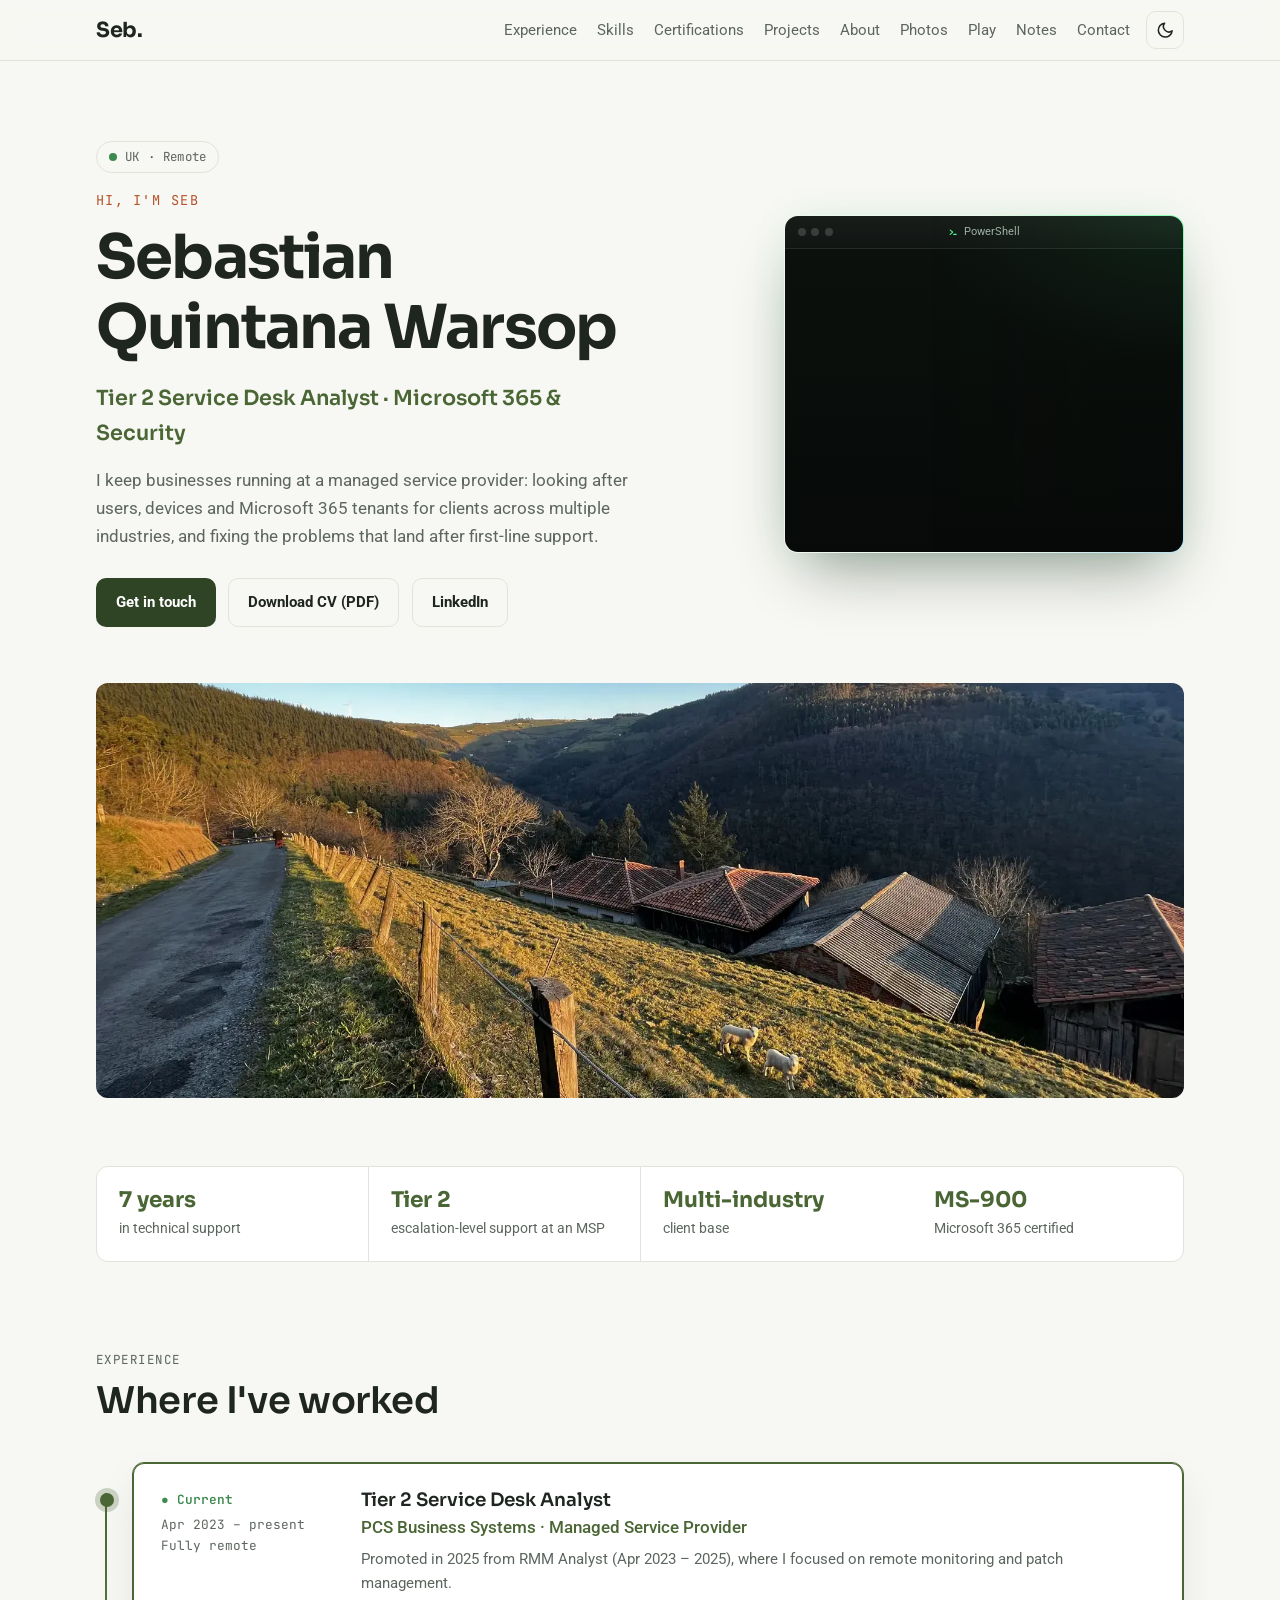
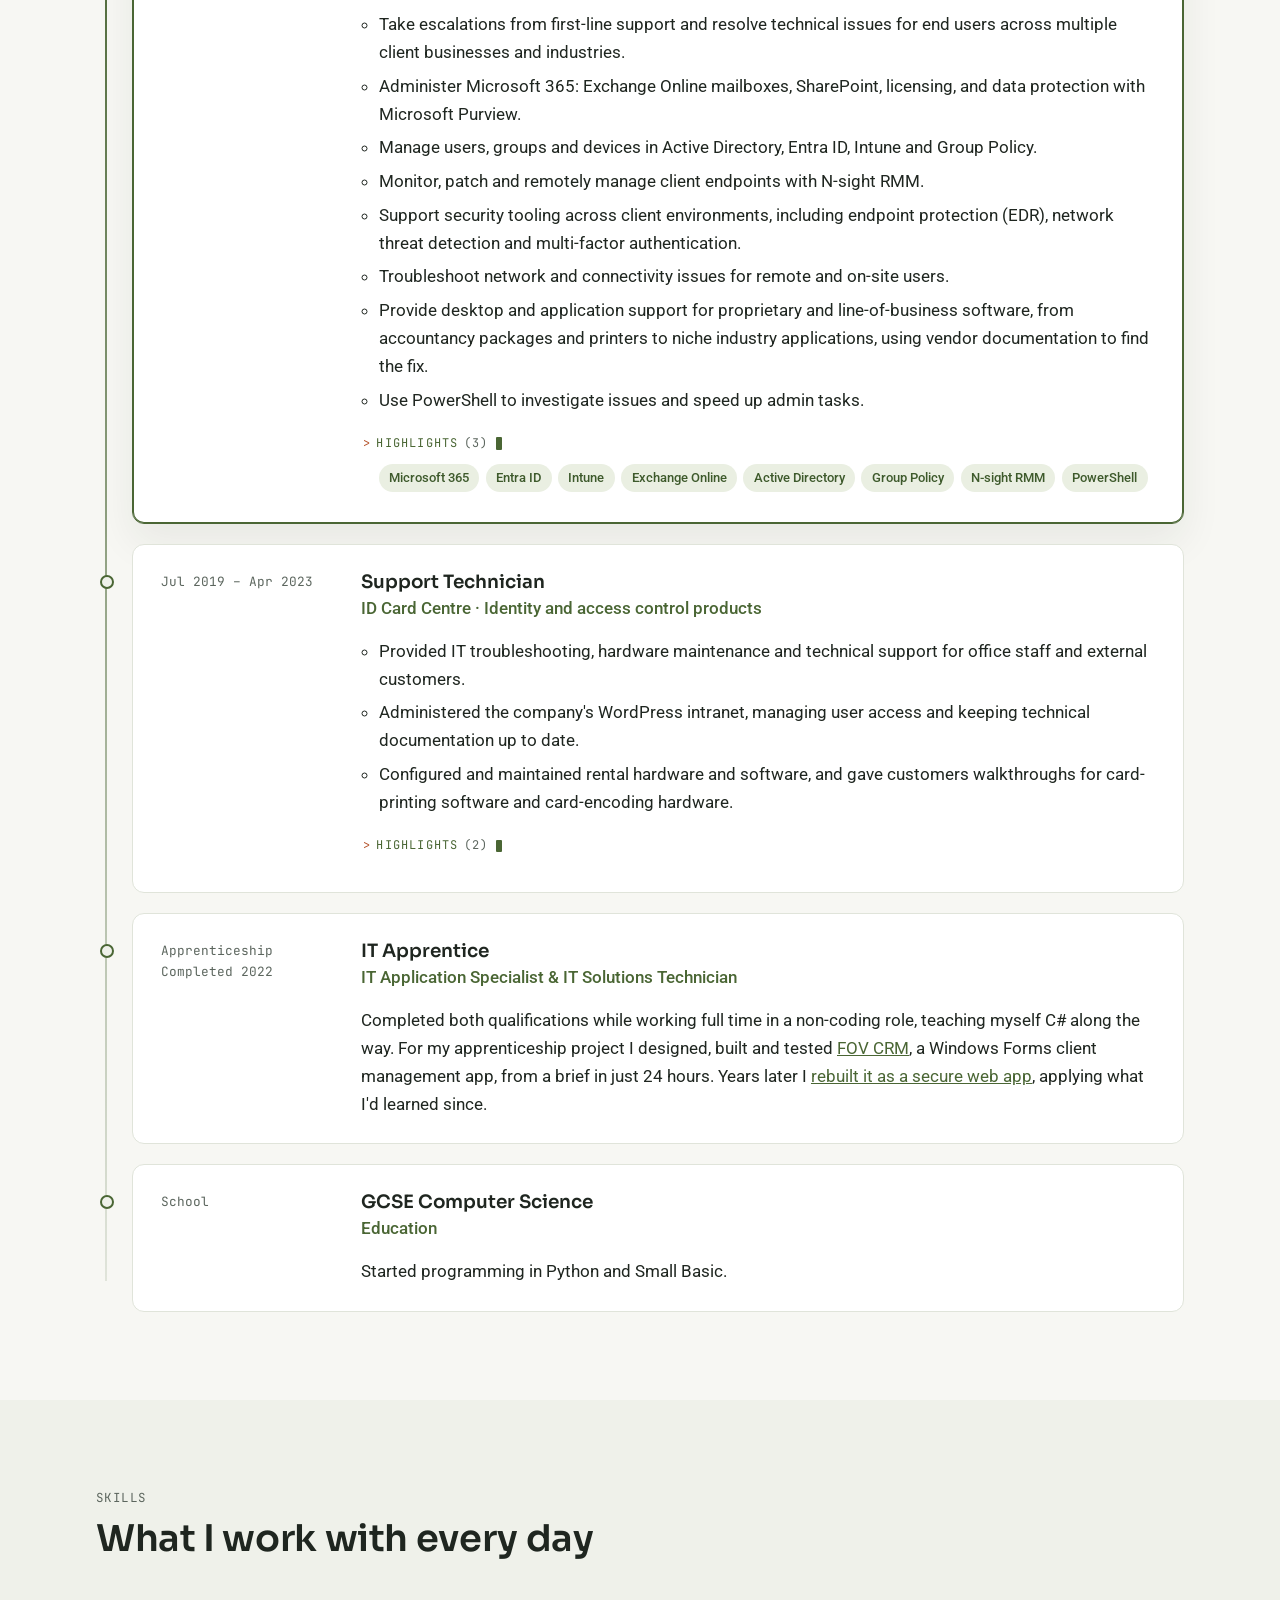
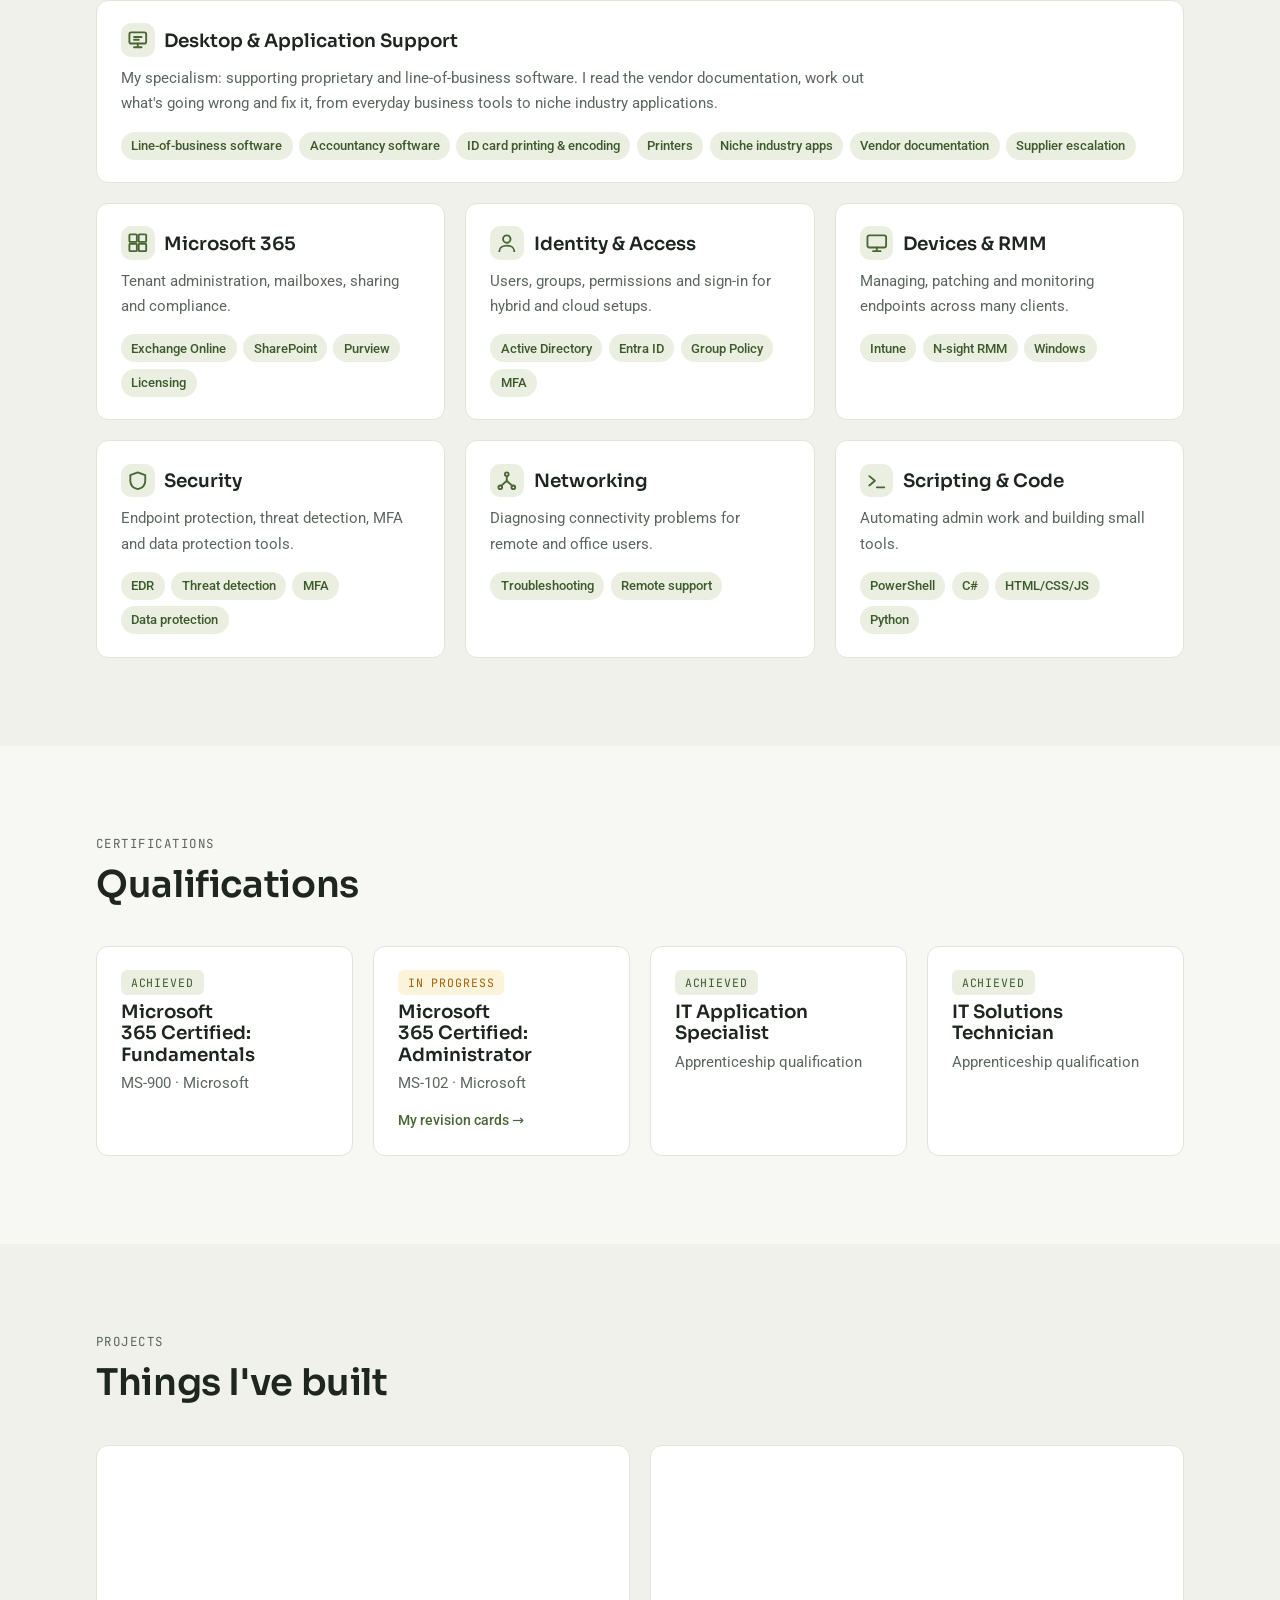
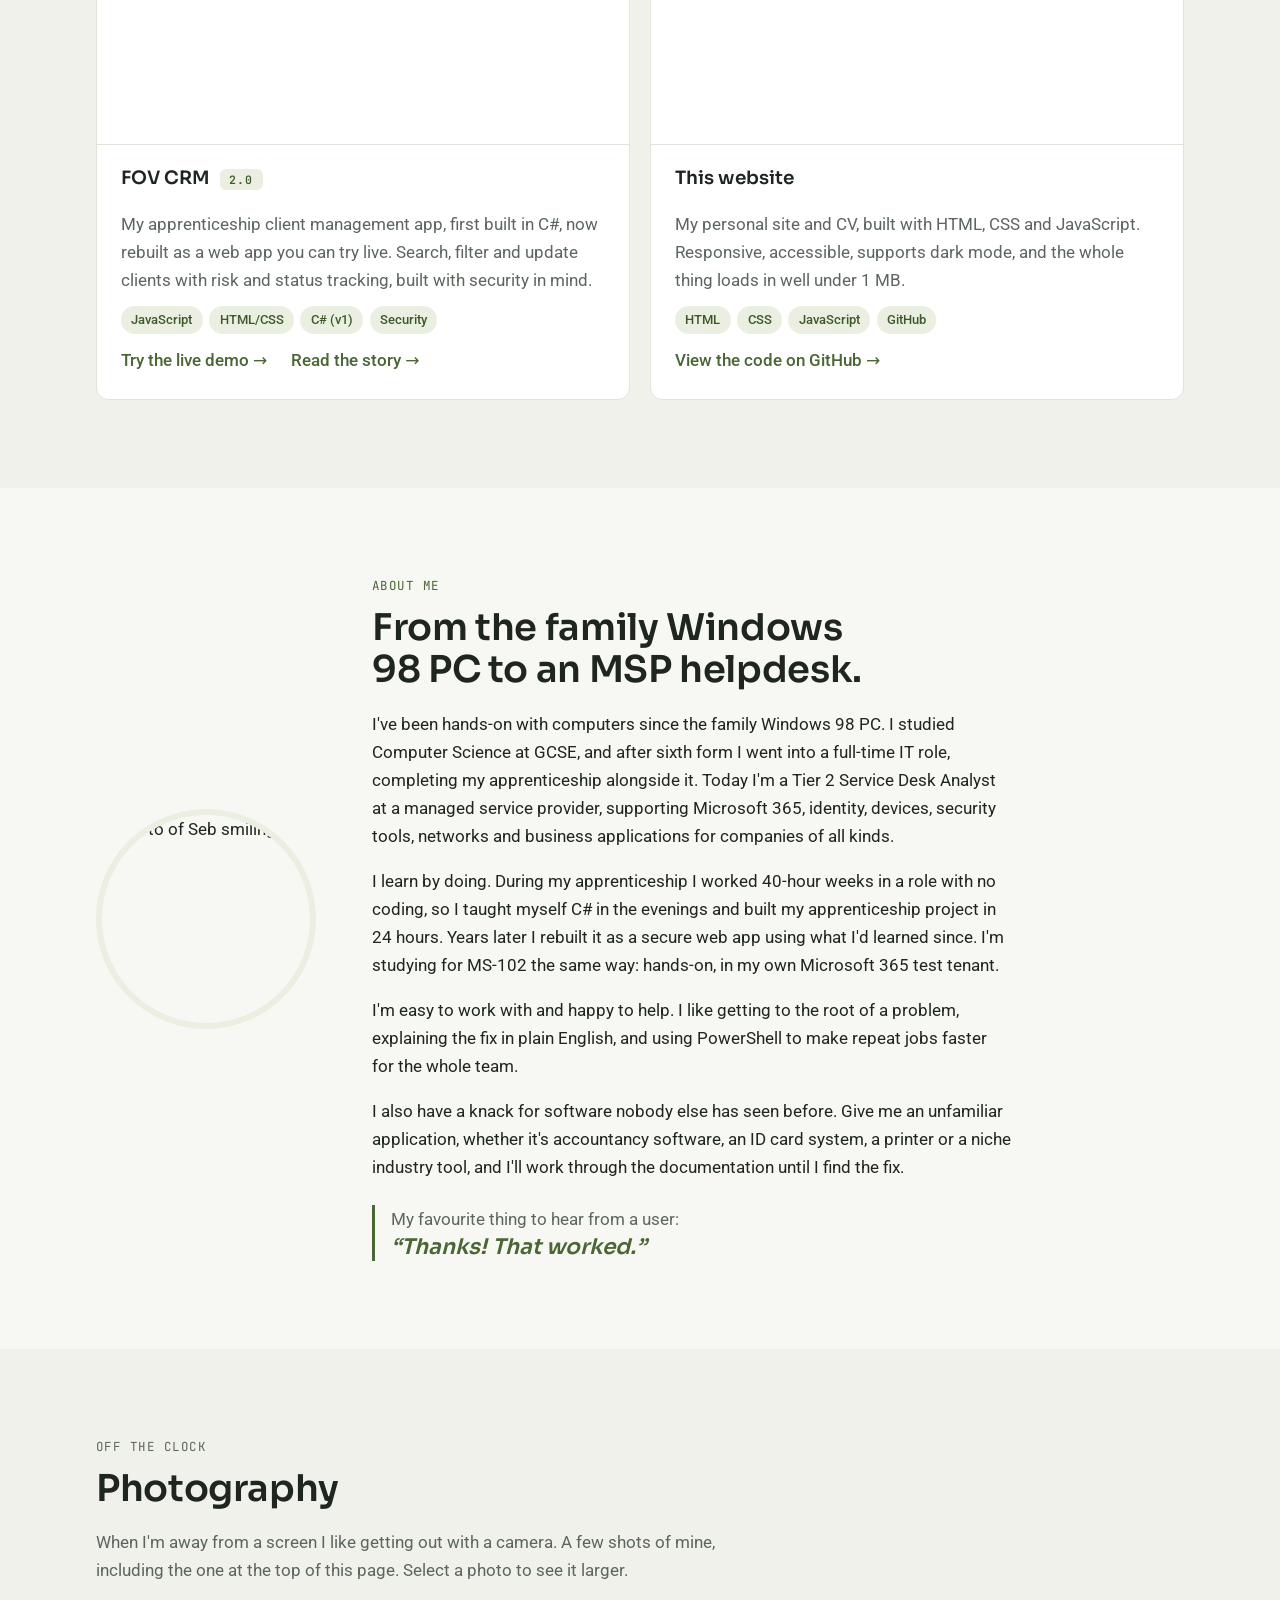
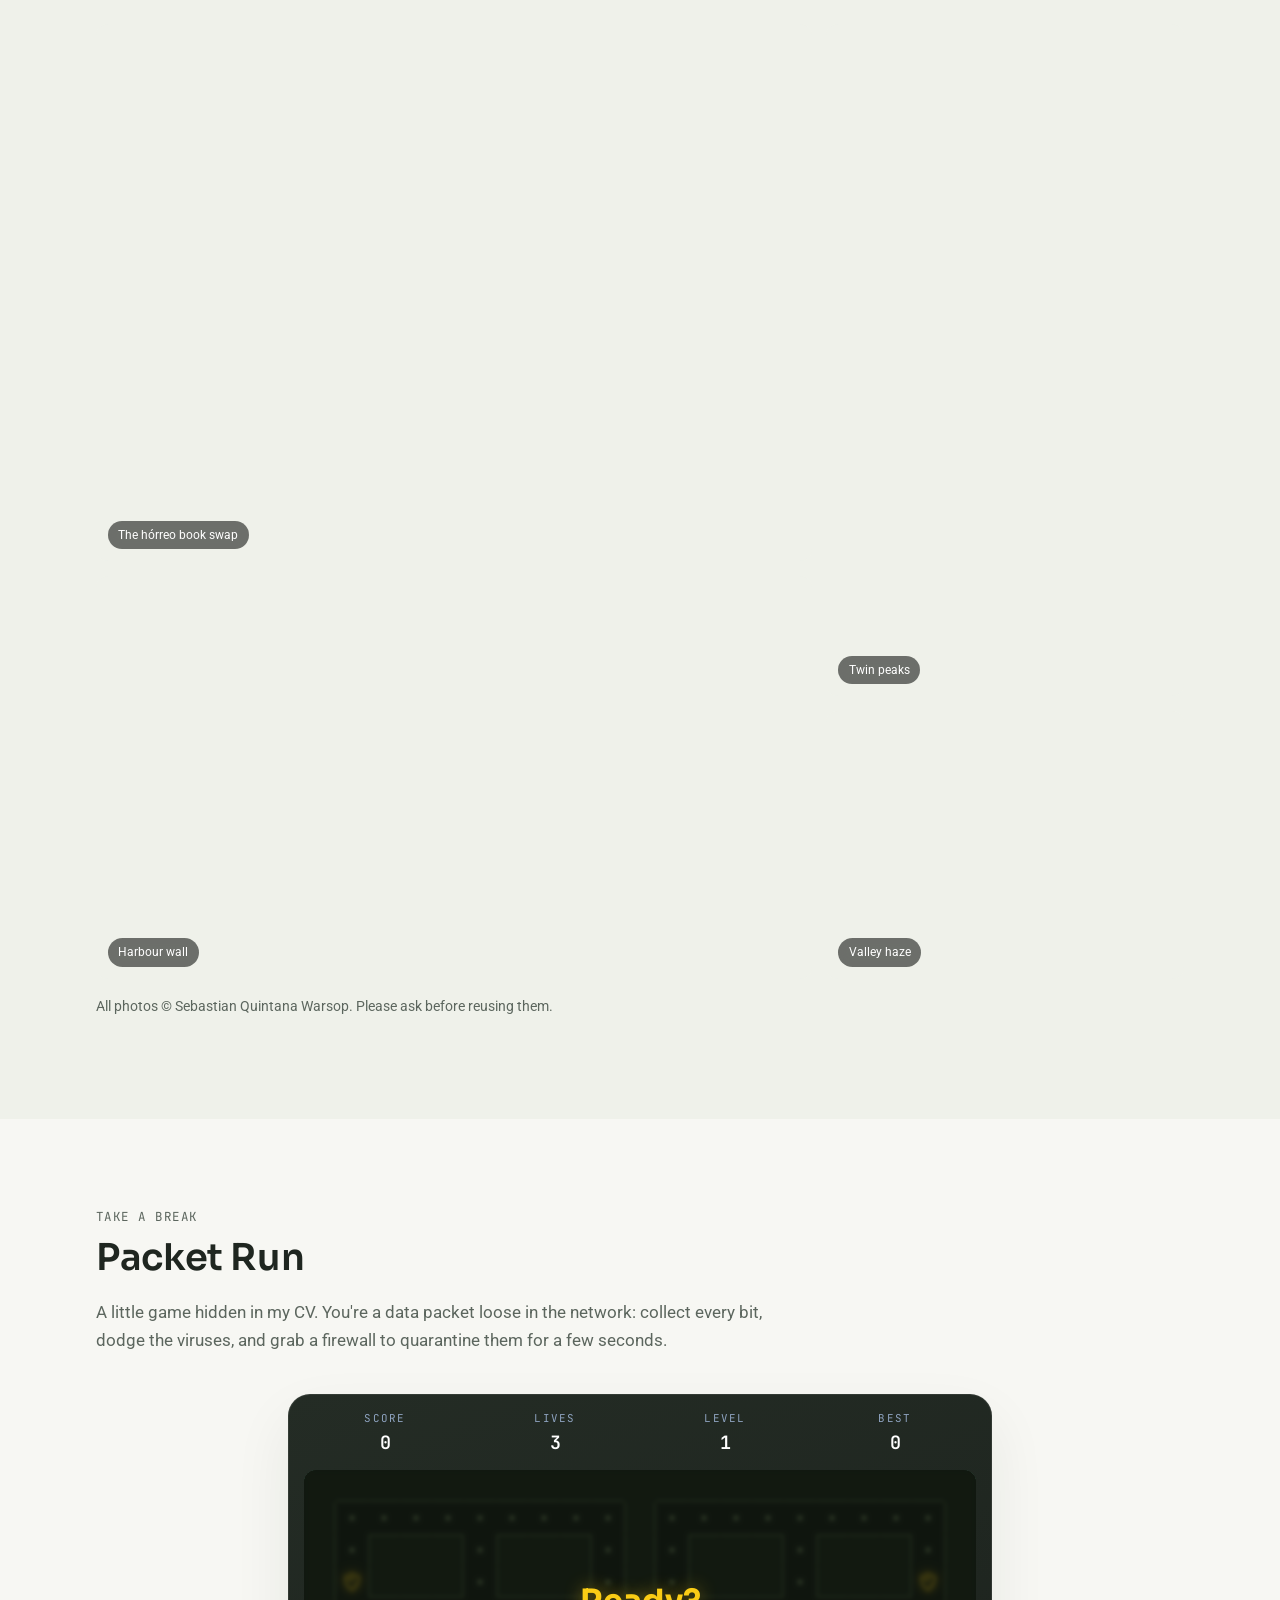
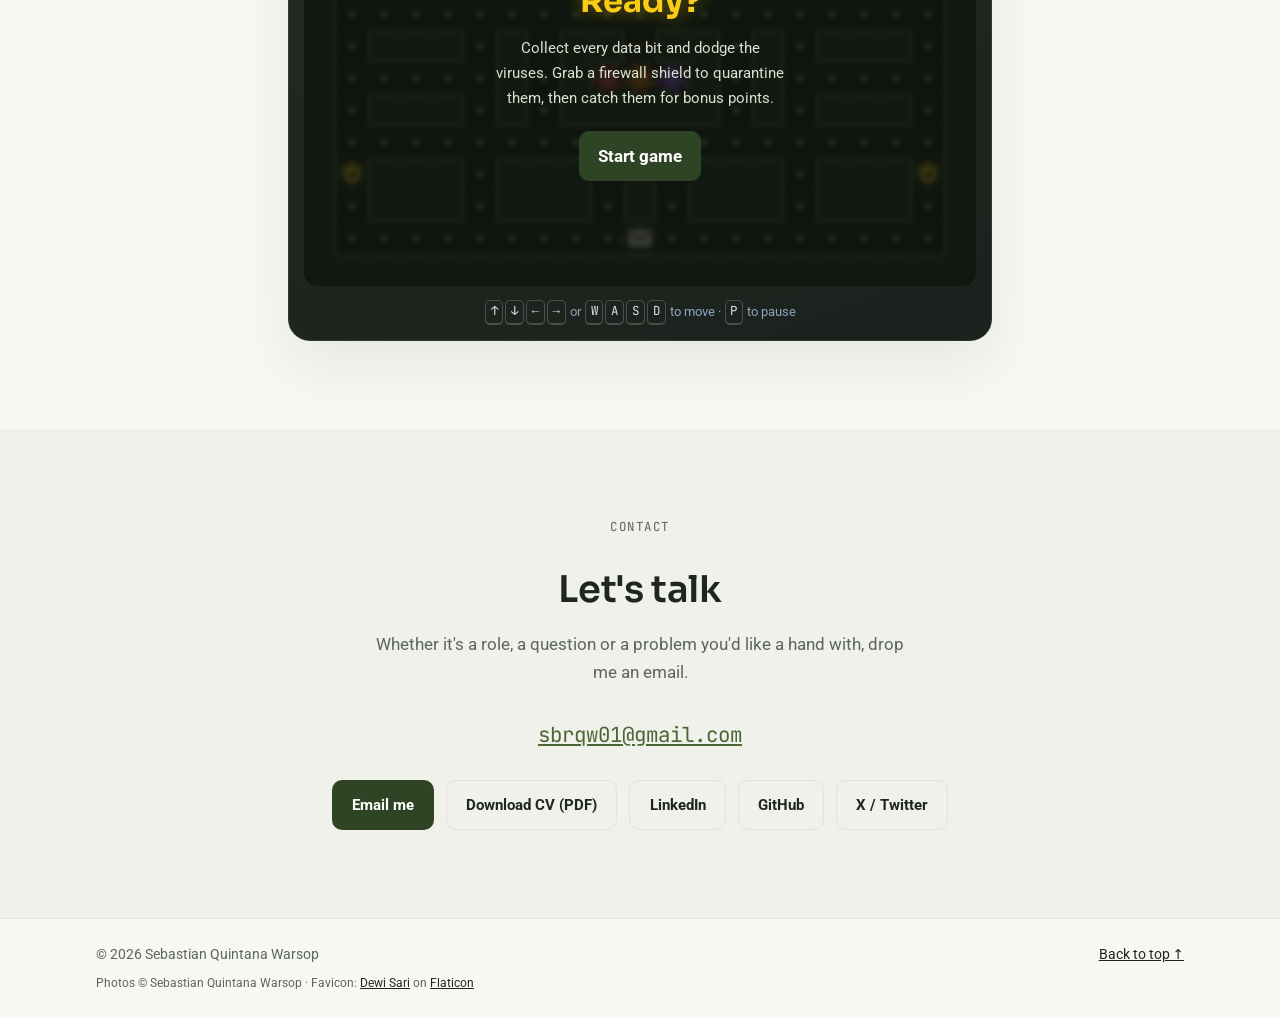
==== commit 2a3359c9: "Highlights: blinking-cursor prompt that types them out, replacing the redacted look Co-Authored-By: " ====
--- a/index.html
+++ b/index.html
@@ -423,7 +423,7 @@
 
     <script src="js/site.js"></script>
     <script src="js/terminal.js"></script>
-    <script src="js/declassify.js"></script>
+    <script src="js/highlights.js"></script>
     <script src="js/gallery.js"></script>
     <script src="js/packet-run.js"></script>
 </body>
--- a/CSS/styles.css
+++ b/CSS/styles.css
@@ -1927,79 +1927,44 @@
   margin-bottom: 1rem;
 }
 
-/* Classified highlights (js/declassify.js) */
-.hl-head {
-  display: flex;
-  align-items: center;
-  justify-content: space-between;
-  gap: 0.75rem;
-  margin: 1rem 0 0.5rem;
-}
-
-.hl-head .highlights-label { margin: 0; }
-
-.hl-count {
-  color: var(--ink-soft);
-  letter-spacing: 0.04em;
-}
-
-.hl-head .highlights-label { white-space: nowrap; }
-
-@media (max-width: 30rem) {
-  .hl-count { display: none; }
-}
-
-.hl-reveal {
+/* Highlights behind a blinking-cursor prompt (js/highlights.js) */
+.hl-prompt {
   display: inline-flex;
   align-items: center;
-  gap: 0.4rem;
-  padding: 0.3rem 0.7rem;
-  border: 1px solid var(--line);
-  border-radius: 999px;
-  background: var(--card);
-  color: var(--ink);
-  font: 600 0.72rem/1 var(--mono);
-  letter-spacing: 0.06em;
-  text-transform: uppercase;
+  gap: 0.35rem;
+  padding: 0.25rem 0.1rem;
+  border: 0;
+  background: none;
+  color: var(--teal);
+  font: inherit;
+  letter-spacing: inherit;
+  text-transform: inherit;
   cursor: pointer;
-  transition: border-color 0.2s ease, background 0.2s ease;
-}
-
-.hl-reveal:hover { border-color: var(--teal); }
-
-.hl-reveal svg { width: 0.9rem; height: 0.9rem; color: var(--clay); }
-.hl-reveal .shackle { transition: transform 0.35s ease; transform-origin: 16px 11px; }
-.hl-reveal[aria-expanded="true"] svg { color: var(--teal); }
-.hl-reveal[aria-expanded="true"] .shackle { transform: translateY(-2px) rotate(35deg); }
-
-/* The black bars: a background that shrinks away to the right, line by line */
-.job-highlights .hl-text {
-  background: linear-gradient(var(--ink), var(--ink)) no-repeat right center / 0% 100%;
-  -webkit-box-decoration-break: clone;
-  box-decoration-break: clone;
-  border-radius: 3px;
-  padding: 0 0.15em;
-  transition: background-size 0.55s cubic-bezier(0.7, 0, 0.3, 1), color 0.3s ease;
-  transition-delay: calc(var(--i, 0) * 180ms);
-}
-
-.job-highlights.is-redacted { cursor: pointer; }
-
-.job-highlights.is-redacted .hl-text {
-  background-size: 100% 100%;
-  color: transparent;
-  transition-delay: calc(var(--i, 0) * 60ms);
-  user-select: none;
-}
-
-.job-highlights.is-redacted li::marker { color: var(--ink-soft); }
-
-.job-highlights.is-redacted:hover .hl-text {
-  background-image: linear-gradient(90deg, var(--ink) 0 92%, var(--clay));
-}
+}
+
+.hl-ps { color: var(--clay); transition: transform 0.25s ease; }
+.hl-prompt.is-open .hl-ps { transform: rotate(90deg); }
+.hl-num { color: var(--ink-soft); }
+.hl-prompt:hover .hl-word { text-decoration: underline; text-underline-offset: 3px; }
+.hl-prompt:focus-visible { outline: 2px solid var(--teal); outline-offset: 3px; border-radius: 4px; }
+
+.hl-caret {
+  display: inline-block;
+  width: 0.5em;
+  height: 1.05em;
+  margin-left: 0.15em;
+  vertical-align: text-bottom;
+  border-radius: 1px;
+  background: var(--teal);
+  animation: blink 1s steps(1) infinite;
+}
+
+.hl-caret[hidden] { display: none; }
+
+.job-highlights.hl-js li:not(.is-typed) { display: none; }
 
 @media (prefers-reduced-motion: reduce) {
-  .job-highlights .hl-text { transition: none; }
+  .hl-caret { animation: none; }
 }
 
 .job .job-highlights li::marker {
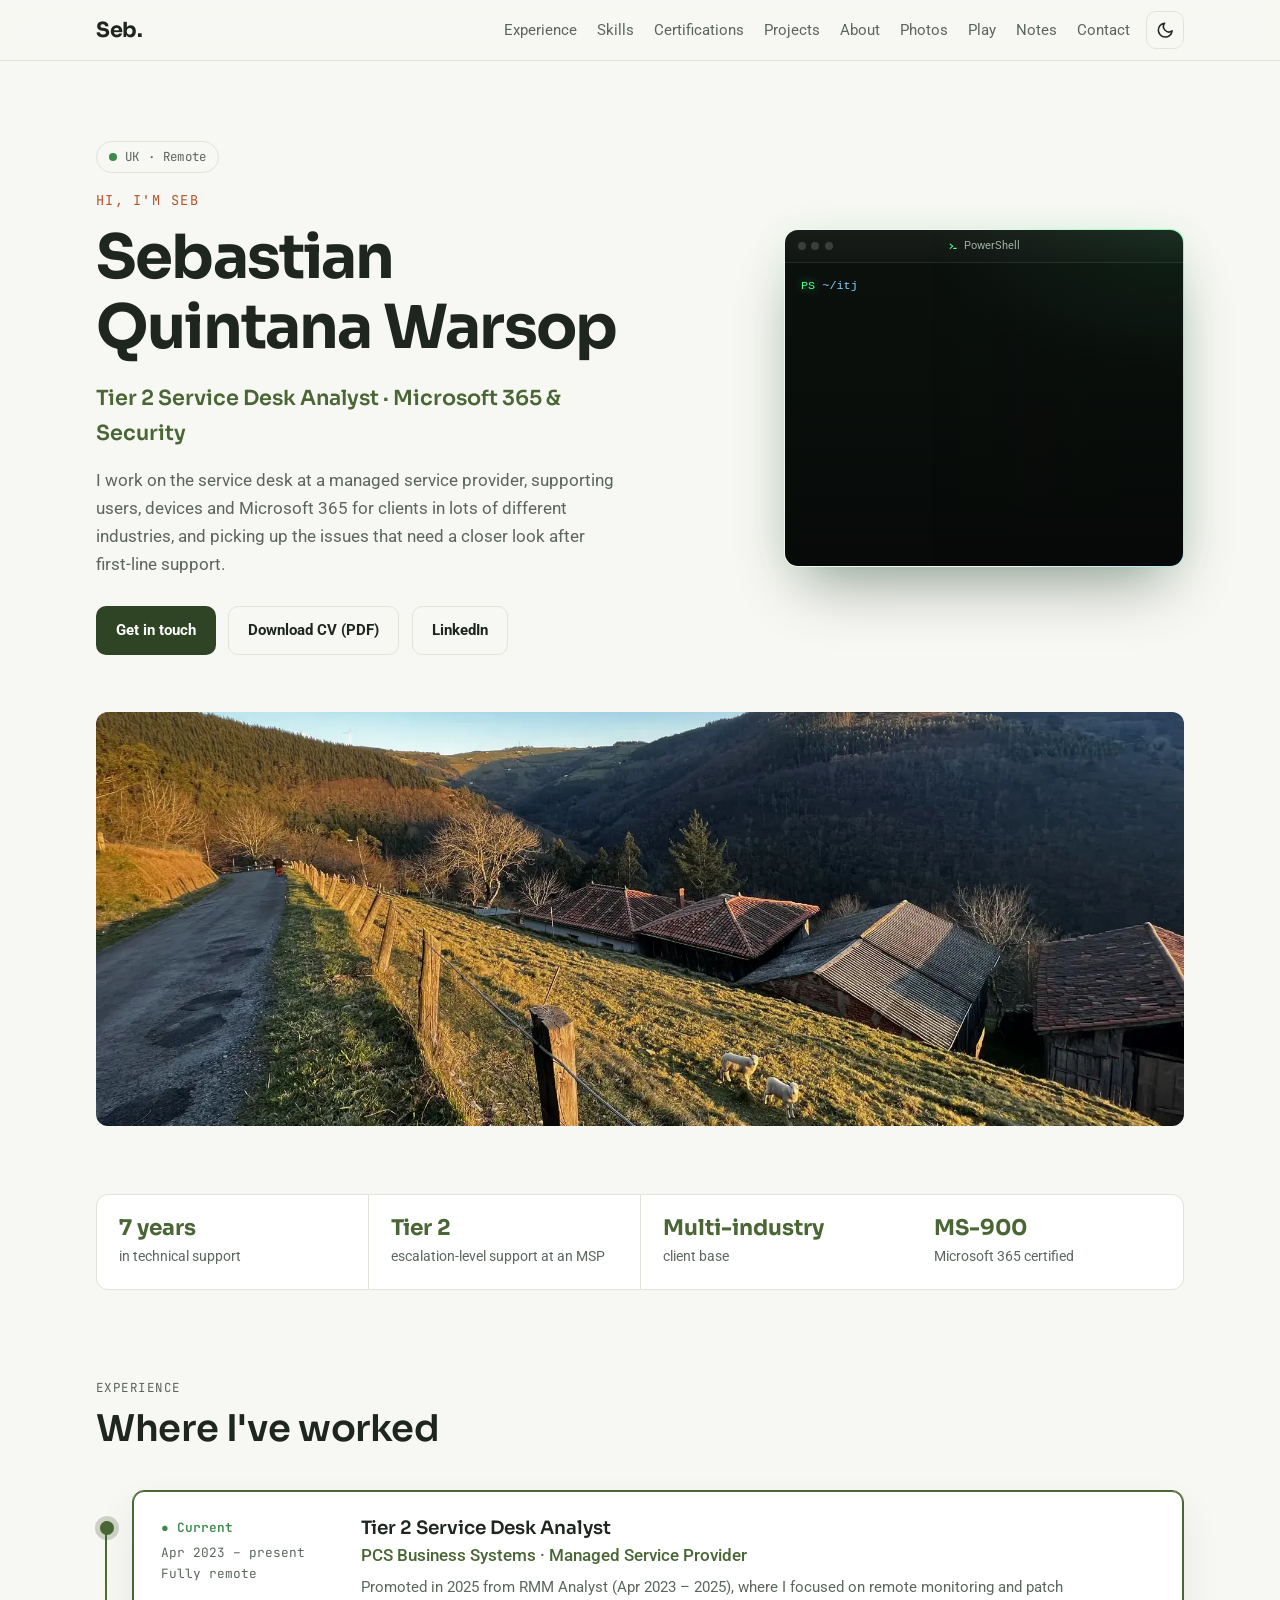
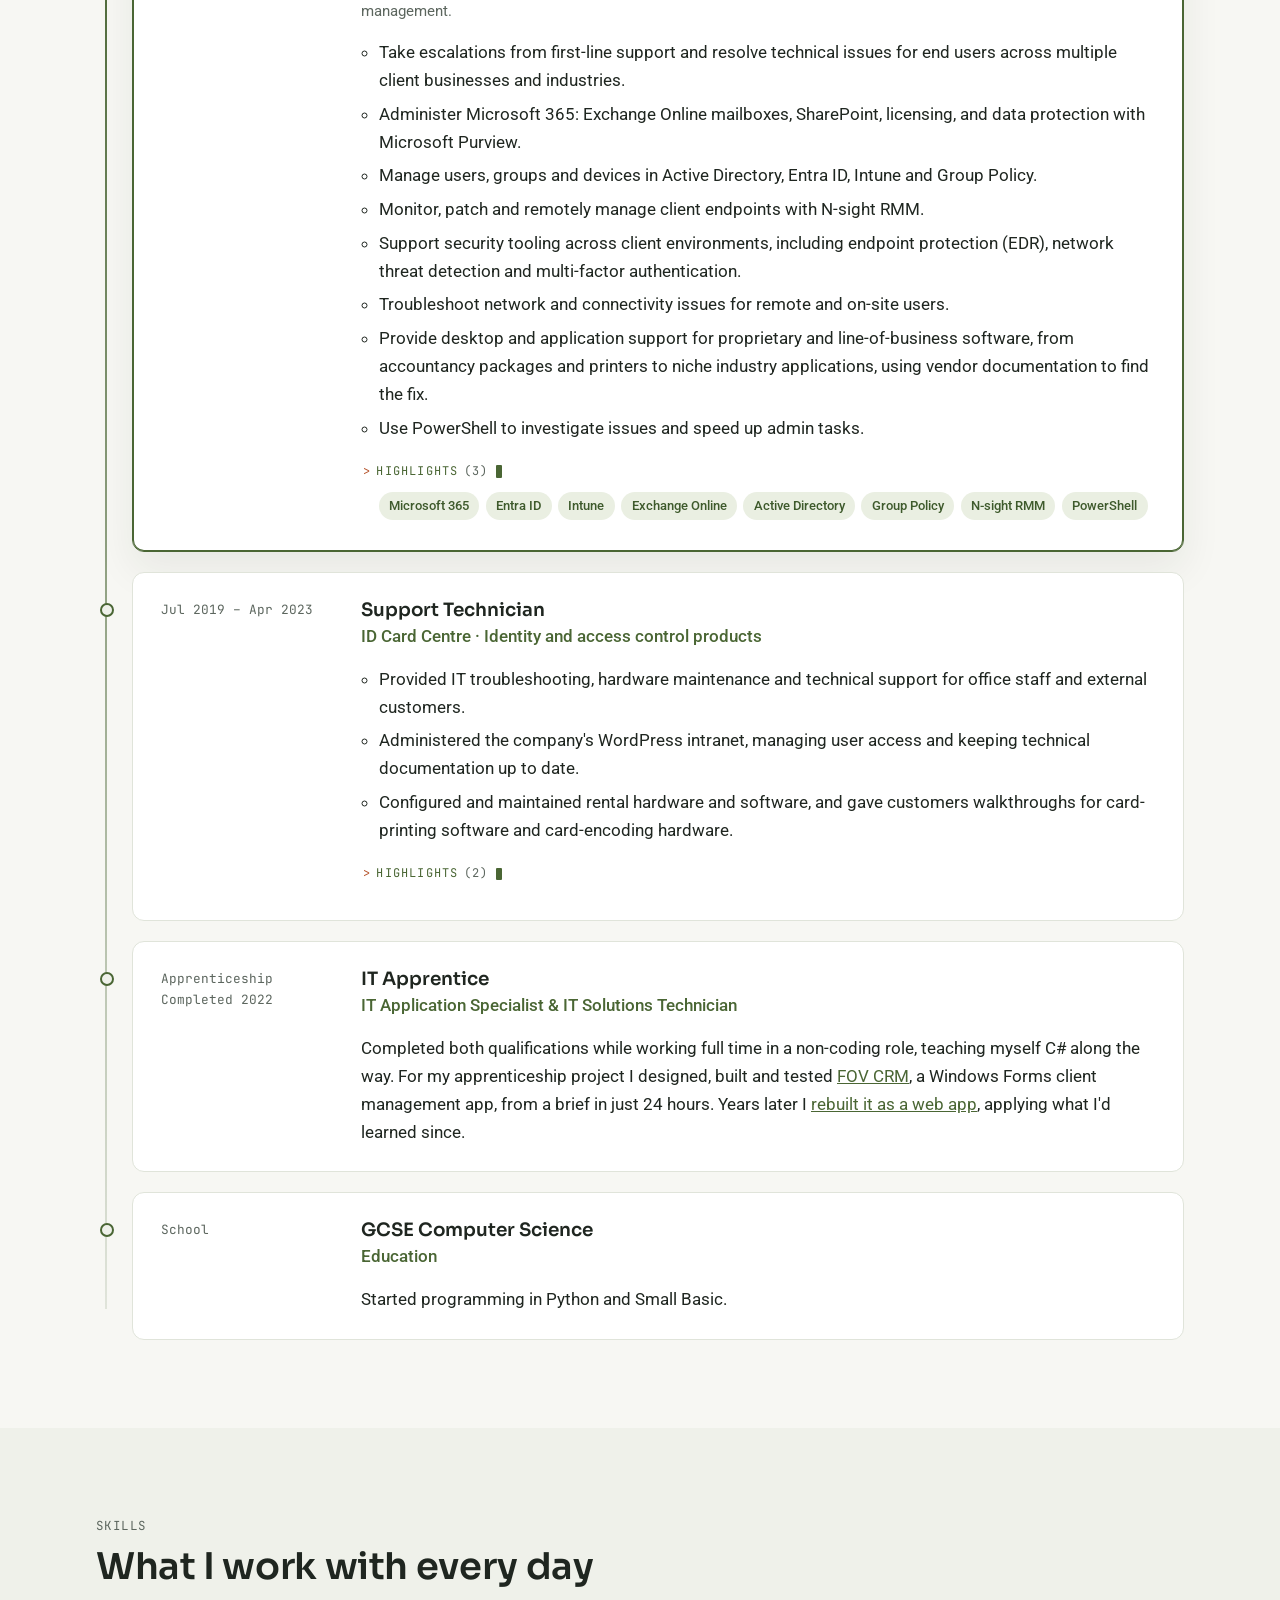
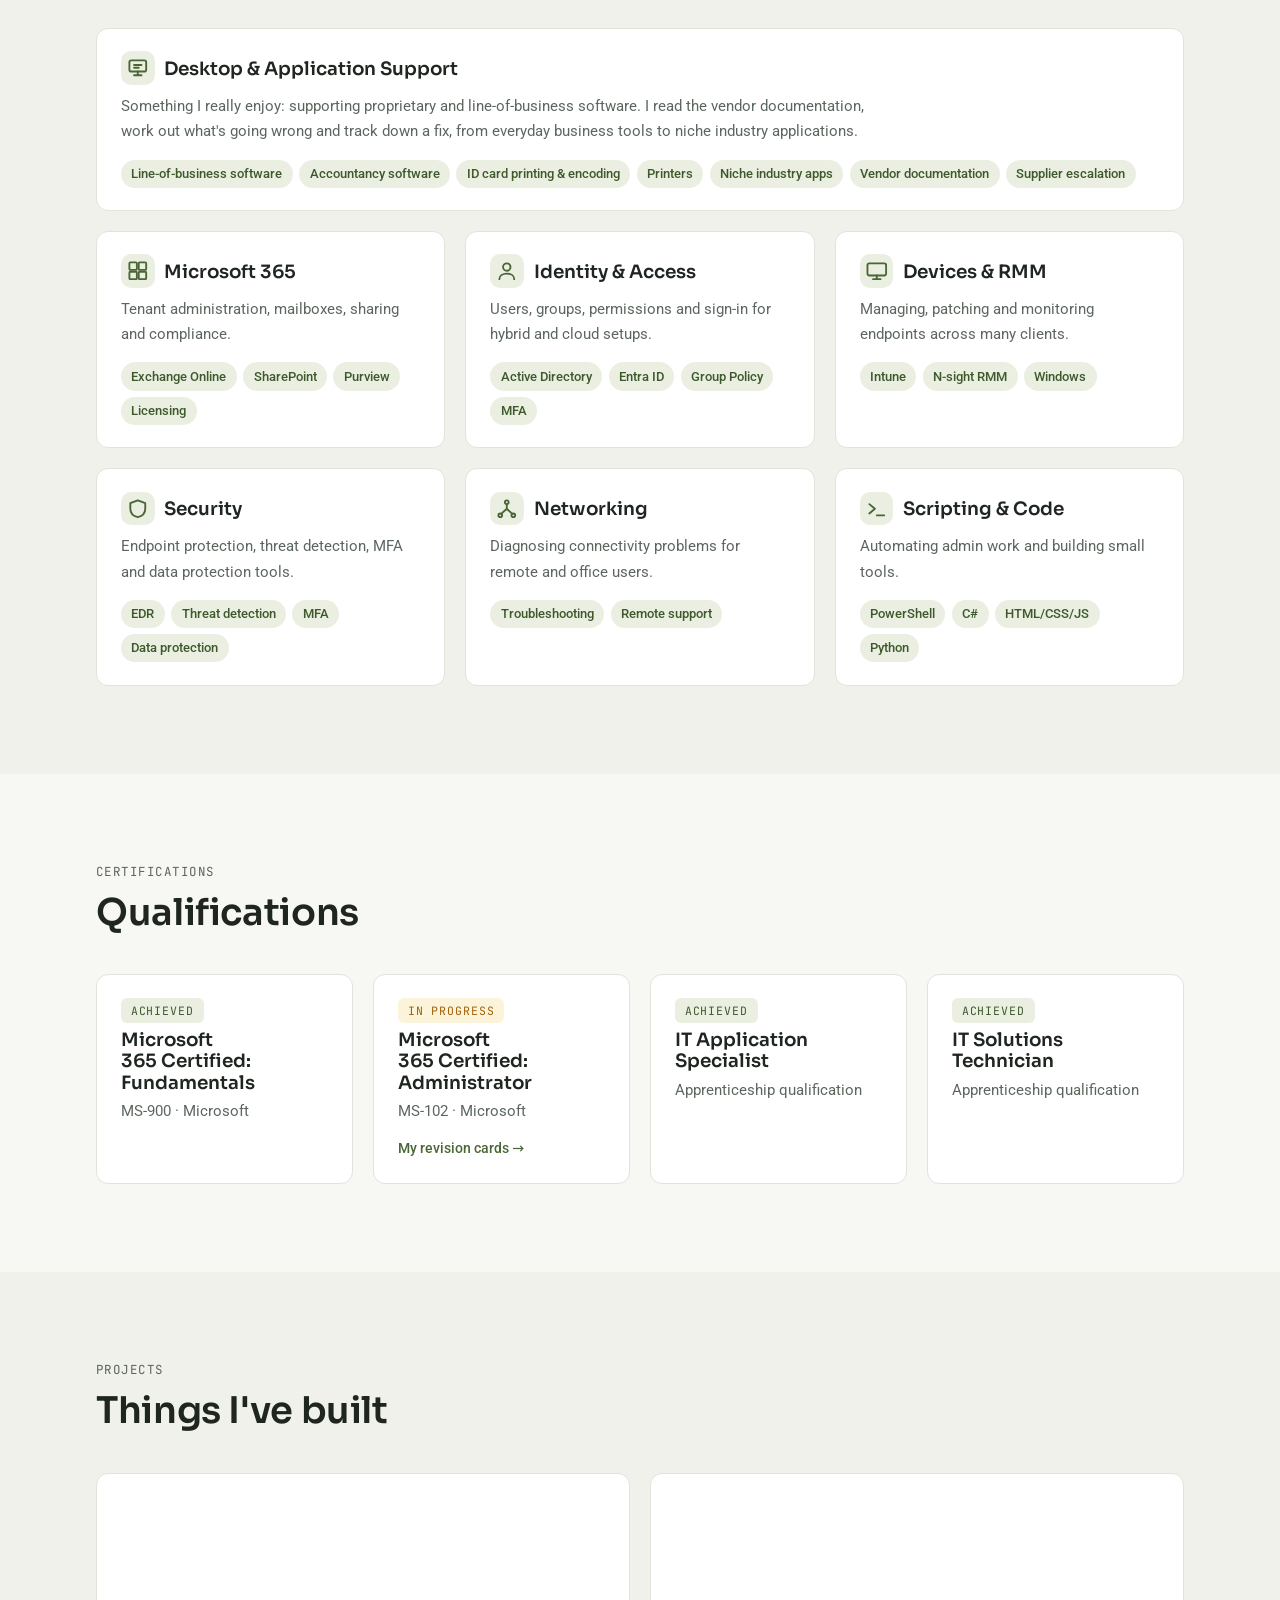
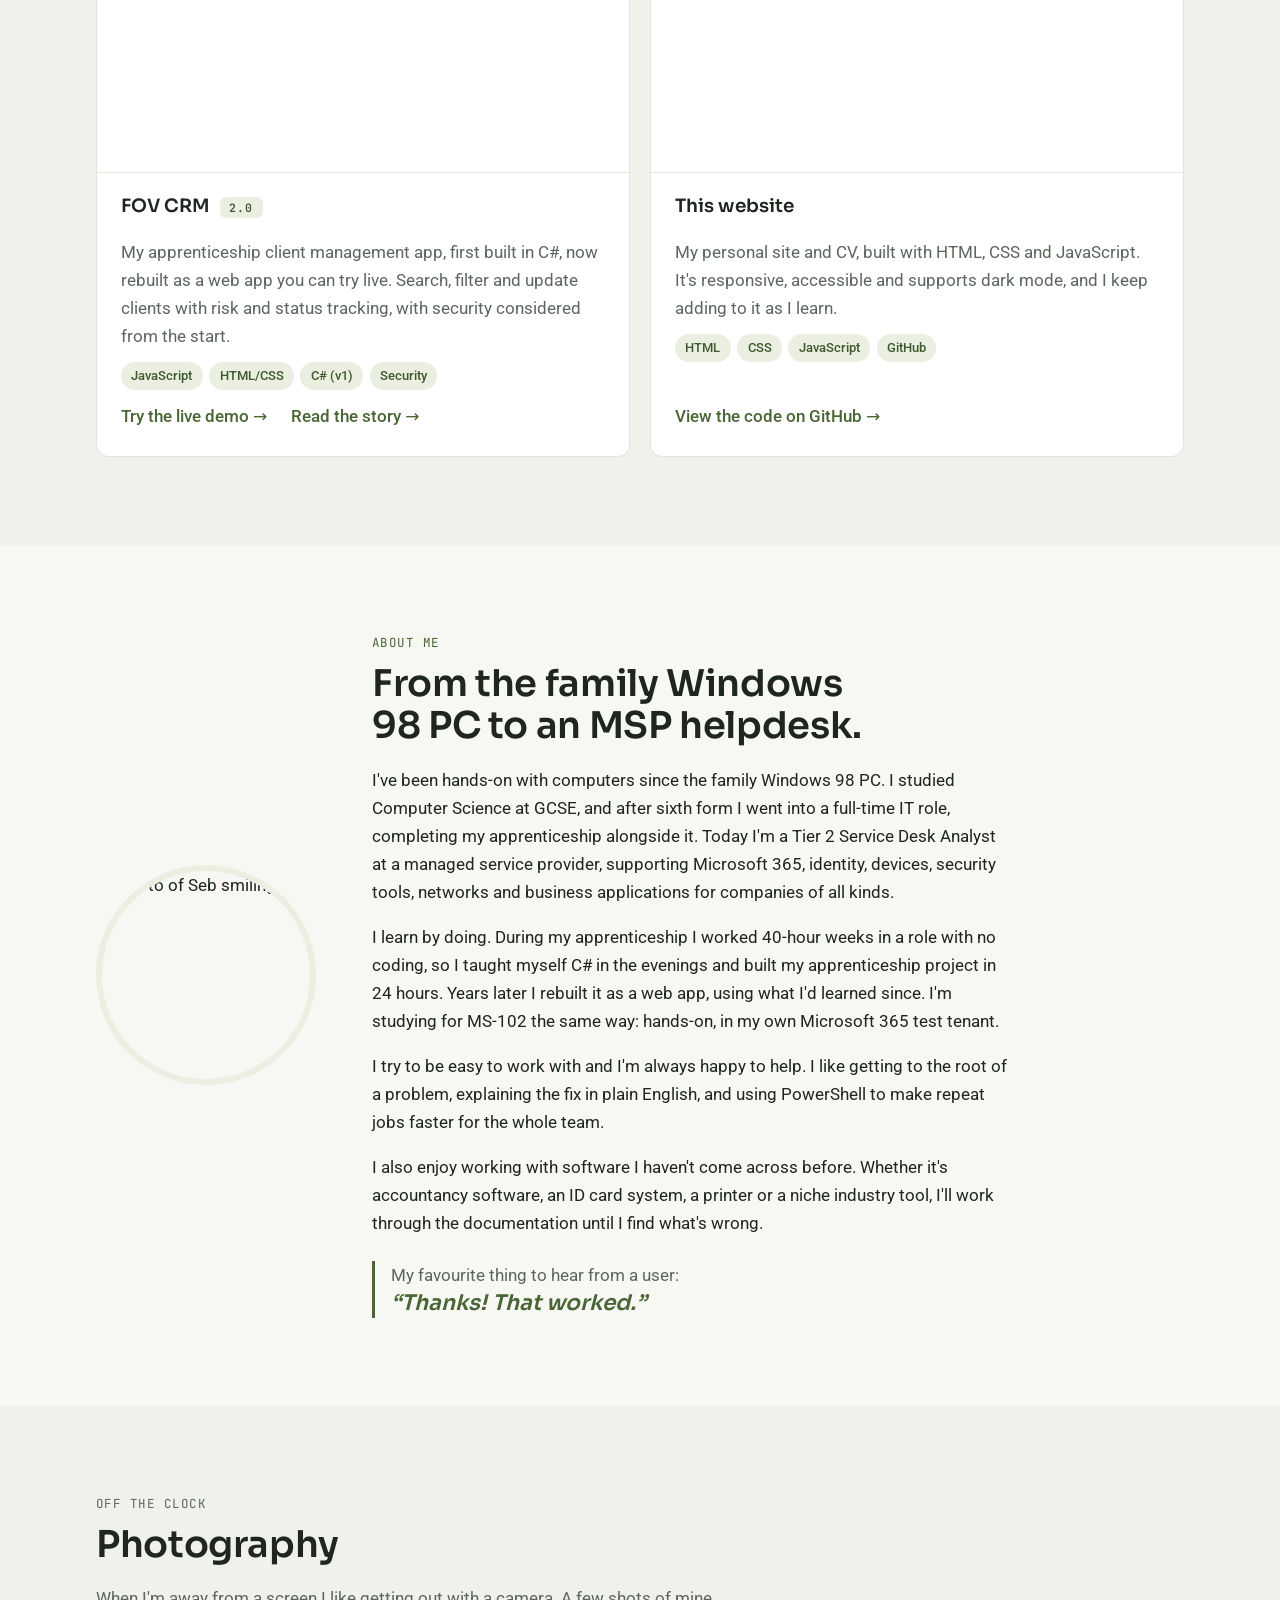
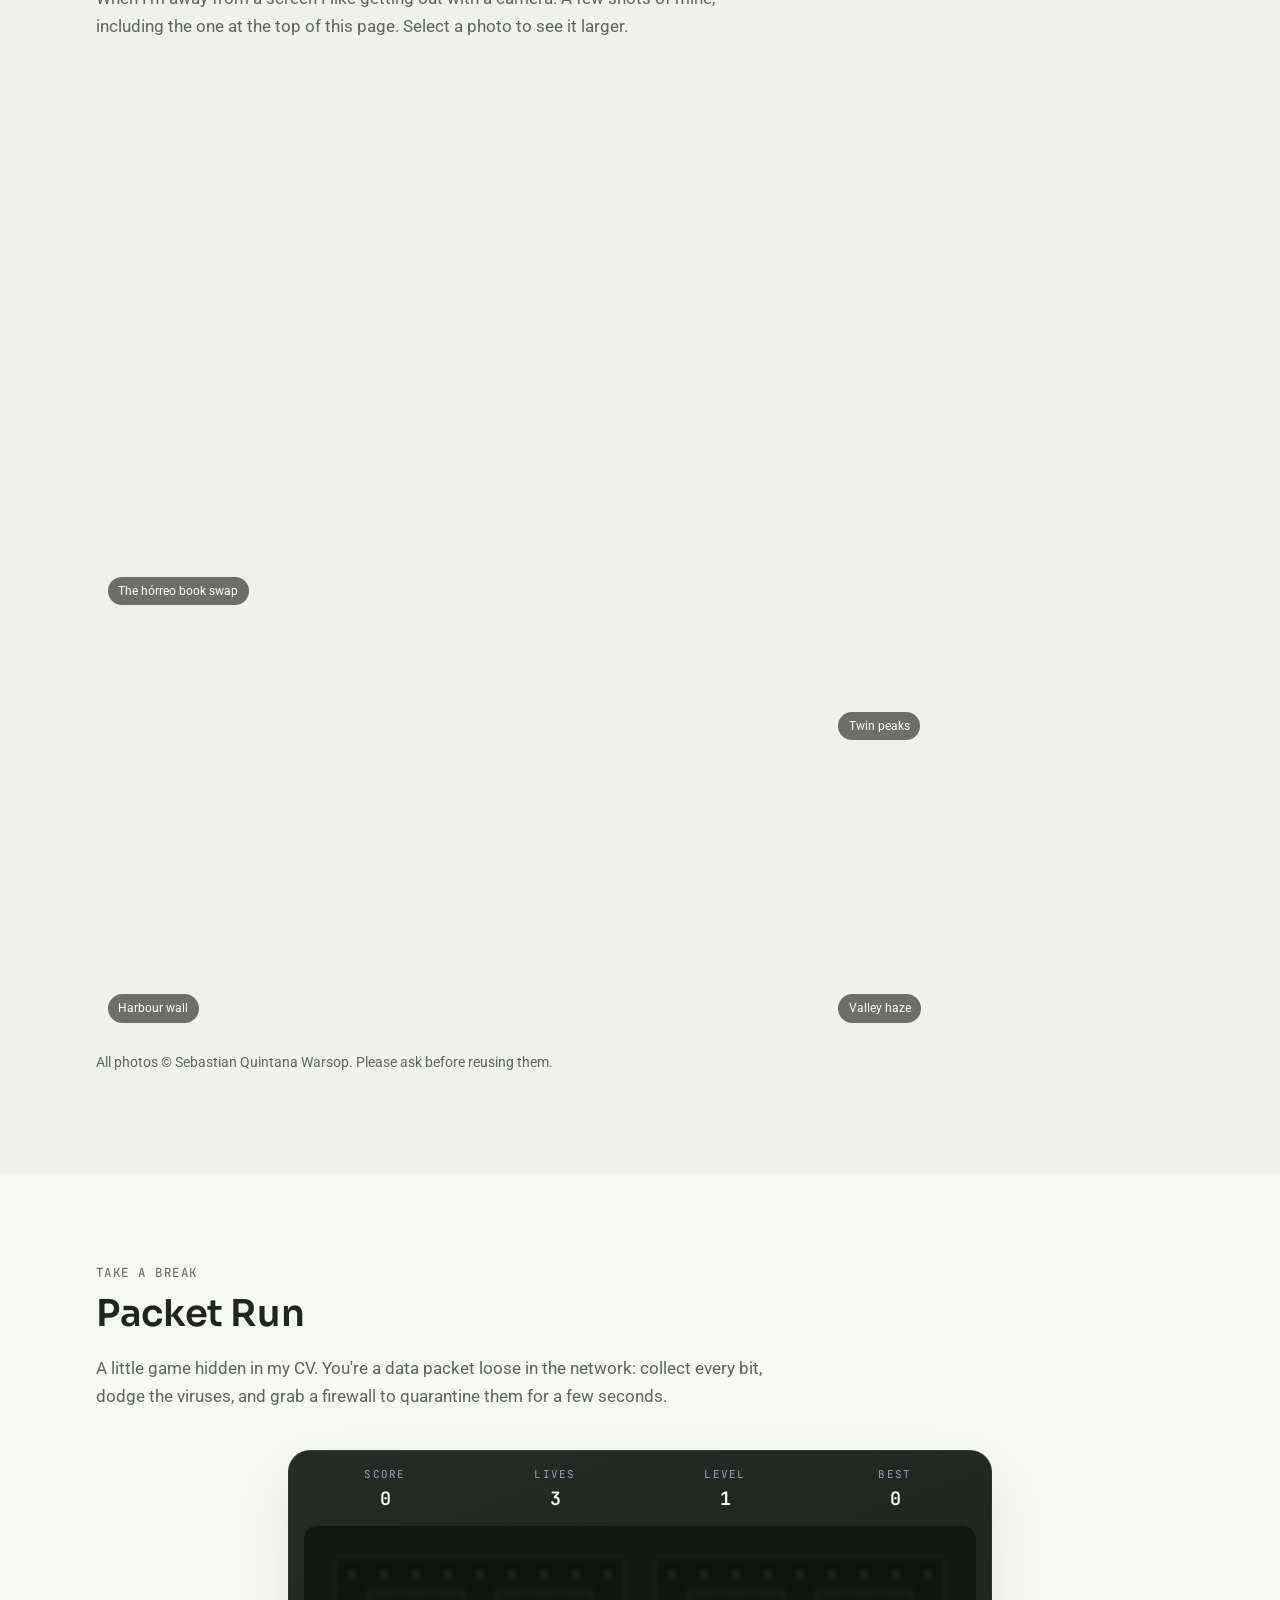
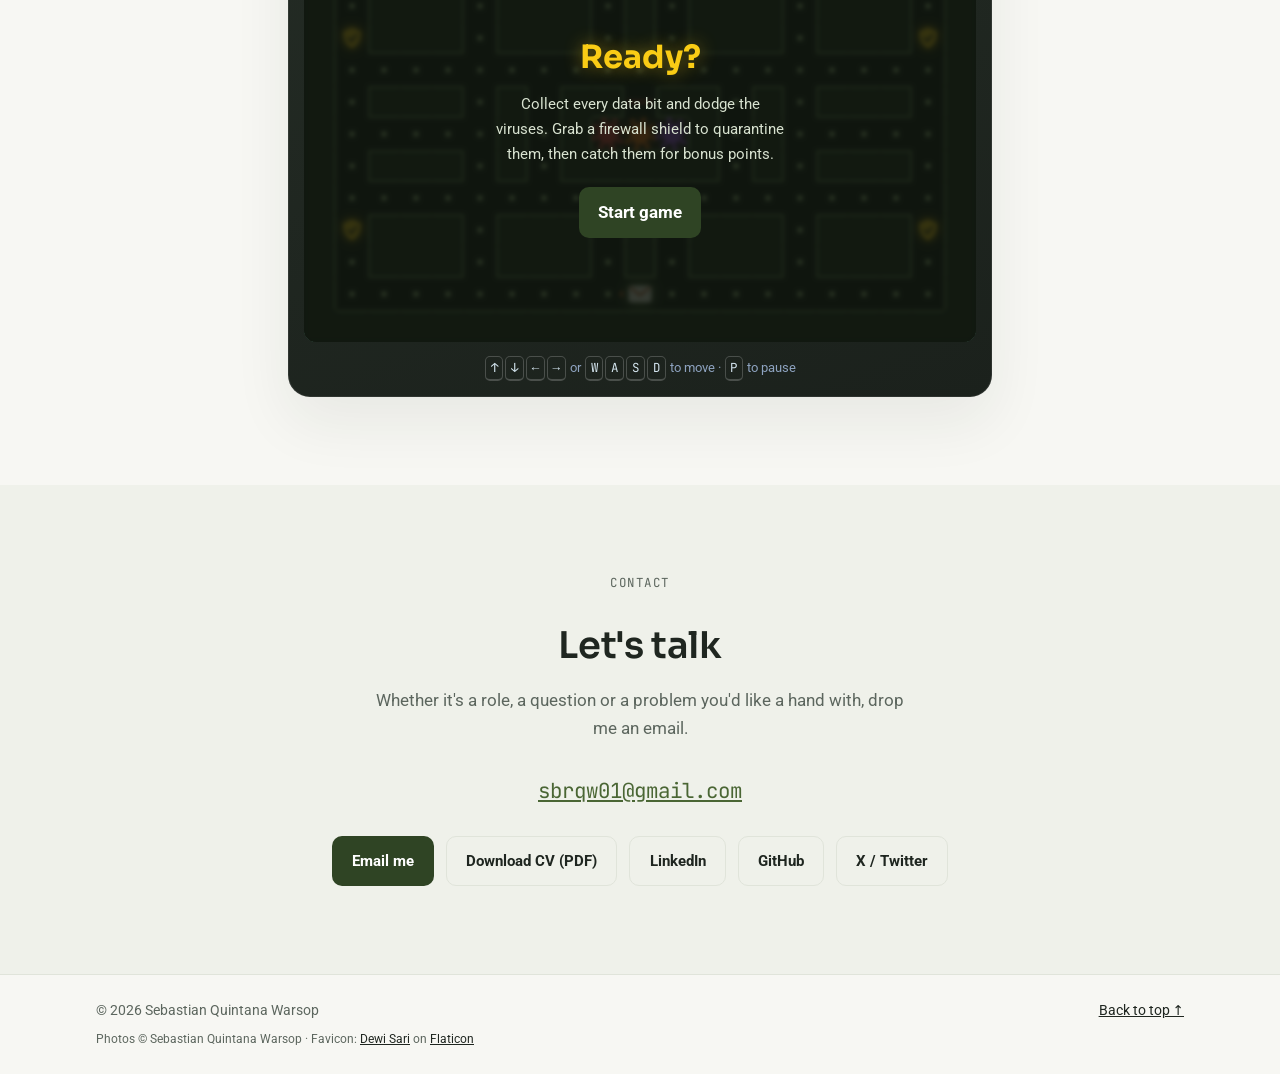
==== commit a436aae3: "Humbler wording across the home and project pages Co-Authored-By: Claude Opus 5.5 <noreply@anthropic" ====
--- a/index.html
+++ b/index.html
@@ -54,7 +54,7 @@
                 <p class="status">UK · Remote</p>
                 <h1><span class="hi">Hi, I'm Seb</span>Sebastian Quintana Warsop</h1>
                 <p class="role">Tier 2 Service Desk Analyst · Microsoft 365 &amp; Security</p>
-                <p class="pitch">I keep businesses running at a managed service provider: looking after users, devices and Microsoft 365 tenants for clients across multiple industries, and fixing the problems that land after first-line support.</p>
+                <p class="pitch">I work on the service desk at a managed service provider, supporting users, devices and Microsoft 365 for clients in lots of different industries, and picking up the issues that need a closer look after first-line support.</p>
                 <div class="hero-actions">
                     <a class="btn" href="#contact">Get in touch</a>
                     <a class="btn btn--ghost" href="Sebastian-Quintana-Warsop-CV.pdf" download>Download CV (PDF)</a>
@@ -127,7 +127,7 @@
                             </ul>
                             <p class="highlights-label">Highlights</p>
                             <ul class="job-highlights">
-                                <li>Stopped a live brute-force attack on a client network by finding and closing an exposed Remote Desktop port.</li>
+                                <li>Spotted a brute-force attempt on a client network and closed the exposed Remote Desktop port it was targeting.</li>
                                 <li>Fixed a recurring server crash by analysing crash dump files and tracing it to conflicting drivers.</li>
                                 <li>Agreed maintenance and backup windows with clients so patches and updates caused no disruption.</li>
                             </ul>
@@ -149,7 +149,7 @@
                             </ul>
                             <p class="highlights-label">Highlights</p>
                             <ul class="job-highlights">
-                                <li>Generated 24 major sales orders and over £11,000 in quarterly revenue by developing a widely compatible technology card.</li>
+                                <li>Helped develop a widely compatible technology card, which led to 24 sales orders and over £11,000 in quarterly revenue.</li>
                                 <li>Worked with a county council's IT department to scope, build and deploy a bespoke card-encoding solution to strict compliance requirements.</li>
                             </ul>
                         </div>
@@ -160,7 +160,7 @@
                         <div>
                             <h3>IT Apprentice</h3>
                             <p class="org">IT Application Specialist &amp; IT Solutions Technician</p>
-                            <p>Completed both qualifications while working full time in a non-coding role, teaching myself C# along the way. For my apprenticeship project I designed, built and tested <a href="project.html">FOV CRM</a>, a Windows Forms client management app, from a brief in just 24 hours. Years later I <a href="crm/">rebuilt it as a secure web app</a>, applying what I'd learned since.</p>
+                            <p>Completed both qualifications while working full time in a non-coding role, teaching myself C# along the way. For my apprenticeship project I designed, built and tested <a href="project.html">FOV CRM</a>, a Windows Forms client management app, from a brief in just 24 hours. Years later I <a href="crm/">rebuilt it as a web app</a>, applying what I'd learned since.</p>
                         </div>
                     </li>
 
@@ -186,7 +186,7 @@
                 <div class="skills-grid">
                     <article class="skill-group skill-group--wide">
                         <h3><svg viewBox="0 0 24 24" fill="none" stroke="currentColor" stroke-width="2" stroke-linecap="round" stroke-linejoin="round" aria-hidden="true"><rect x="3" y="4" width="18" height="12" rx="2"/><path d="M8 20h8M12 16v4"/><path d="M8 9h8M8 12h5"/></svg>Desktop &amp; Application Support</h3>
-                        <p>My specialism: supporting proprietary and line-of-business software. I read the vendor documentation, work out what's going wrong and fix it, from everyday business tools to niche industry applications.</p>
+                        <p>Something I really enjoy: supporting proprietary and line-of-business software. I read the vendor documentation, work out what's going wrong and track down a fix, from everyday business tools to niche industry applications.</p>
                         <ul class="chips"><li>Line-of-business software</li><li>Accountancy software</li><li>ID card printing &amp; encoding</li><li>Printers</li><li>Niche industry apps</li><li>Vendor documentation</li><li>Supplier escalation</li></ul>
                     </article>
 
@@ -274,7 +274,7 @@
                         <img src="images/project-2.webp" alt="FOV CRM's Client Activity screen" width="1326" height="828" loading="lazy">
                         <div class="project-body">
                             <h3>FOV CRM <span class="badge">2.0</span></h3>
-                            <p>My apprenticeship client management app, first built in C#, now rebuilt as a web app you can try live. Search, filter and update clients with risk and status tracking, built with security in mind.</p>
+                            <p>My apprenticeship client management app, first built in C#, now rebuilt as a web app you can try live. Search, filter and update clients with risk and status tracking, with security considered from the start.</p>
                             <ul class="chips"><li>JavaScript</li><li>HTML/CSS</li><li>C# (v1)</li><li>Security</li></ul>
                             <div class="project-links">
                                 <a class="link" href="crm/">Try the live demo →</a>
@@ -287,7 +287,7 @@
                         <img src="images/site-preview.webp" alt="The home page of this website" width="1200" height="675" loading="lazy">
                         <div class="project-body">
                             <h3>This website</h3>
-                            <p>My personal site and CV, built with HTML, CSS and JavaScript. Responsive, accessible, supports dark mode, and the whole thing loads in well under 1 MB.</p>
+                            <p>My personal site and CV, built with HTML, CSS and JavaScript. It's responsive, accessible and supports dark mode, and I keep adding to it as I learn.</p>
                             <ul class="chips"><li>HTML</li><li>CSS</li><li>JavaScript</li><li>GitHub</li></ul>
                             <a class="link" href="https://github.com/sebqw/ITJourney" target="_blank" rel="noopener">View the code on GitHub →</a>
                         </div>
@@ -303,9 +303,9 @@
                     <p class="eyebrow">About me</p>
                     <h2>From the family Windows 98 PC to an MSP helpdesk.</h2>
                     <p>I've been hands-on with computers since the family Windows 98 PC. I studied Computer Science at GCSE, and after sixth form I went into a full-time IT role, completing my apprenticeship alongside it. Today I'm a Tier 2 Service Desk Analyst at a managed service provider, supporting Microsoft 365, identity, devices, security tools, networks and business applications for companies of all kinds.</p>
-                    <p>I learn by doing. During my apprenticeship I worked 40-hour weeks in a role with no coding, so I taught myself C# in the evenings and built my apprenticeship project in 24 hours. Years later I rebuilt it as a secure web app using what I'd learned since. I'm studying for MS-102 the same way: hands-on, in my own Microsoft 365 test tenant.</p>
-                    <p>I'm easy to work with and happy to help. I like getting to the root of a problem, explaining the fix in plain English, and using PowerShell to make repeat jobs faster for the whole team.</p>
-                    <p>I also have a knack for software nobody else has seen before. Give me an unfamiliar application, whether it's accountancy software, an ID card system, a printer or a niche industry tool, and I'll work through the documentation until I find the fix.</p>
+                    <p>I learn by doing. During my apprenticeship I worked 40-hour weeks in a role with no coding, so I taught myself C# in the evenings and built my apprenticeship project in 24 hours. Years later I rebuilt it as a web app, using what I'd learned since. I'm studying for MS-102 the same way: hands-on, in my own Microsoft 365 test tenant.</p>
+                    <p>I try to be easy to work with and I'm always happy to help. I like getting to the root of a problem, explaining the fix in plain English, and using PowerShell to make repeat jobs faster for the whole team.</p>
+                    <p>I also enjoy working with software I haven't come across before. Whether it's accountancy software, an ID card system, a printer or a niche industry tool, I'll work through the documentation until I find what's wrong.</p>
                     <p class="quote">My favourite thing to hear from a user:<q>Thanks! That worked.</q></p>
                 </div>
             </div>
--- a/CSS/styles.css
+++ b/CSS/styles.css
@@ -732,6 +732,16 @@
   transition: opacity 0.5s ease;
 }
 
+.egg-sky {
+  position: absolute;
+  inset: 0;
+  width: 100%;
+  height: 100%;
+  pointer-events: none;
+}
+
+.egg-figure, .egg-text { position: relative; z-index: 1; }
+
 .egg-figure {
   position: relative;
   flex: none;
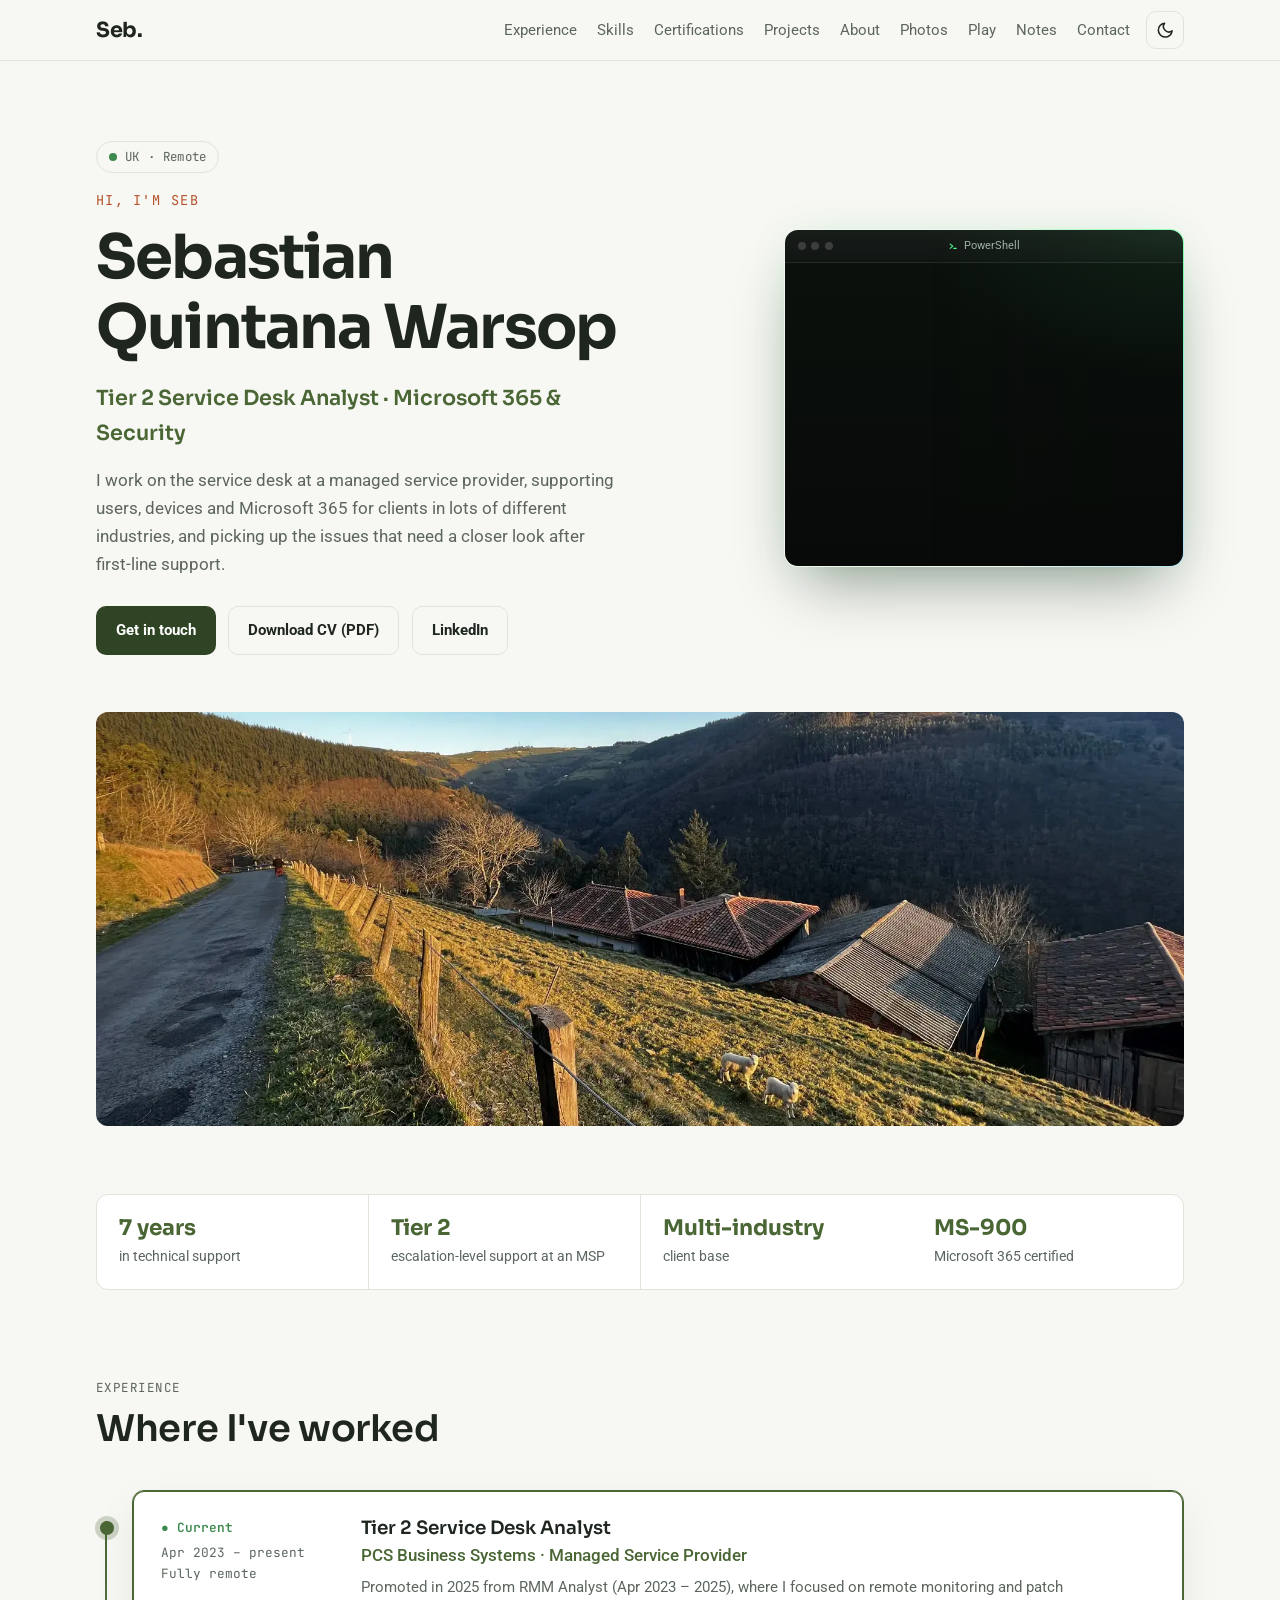
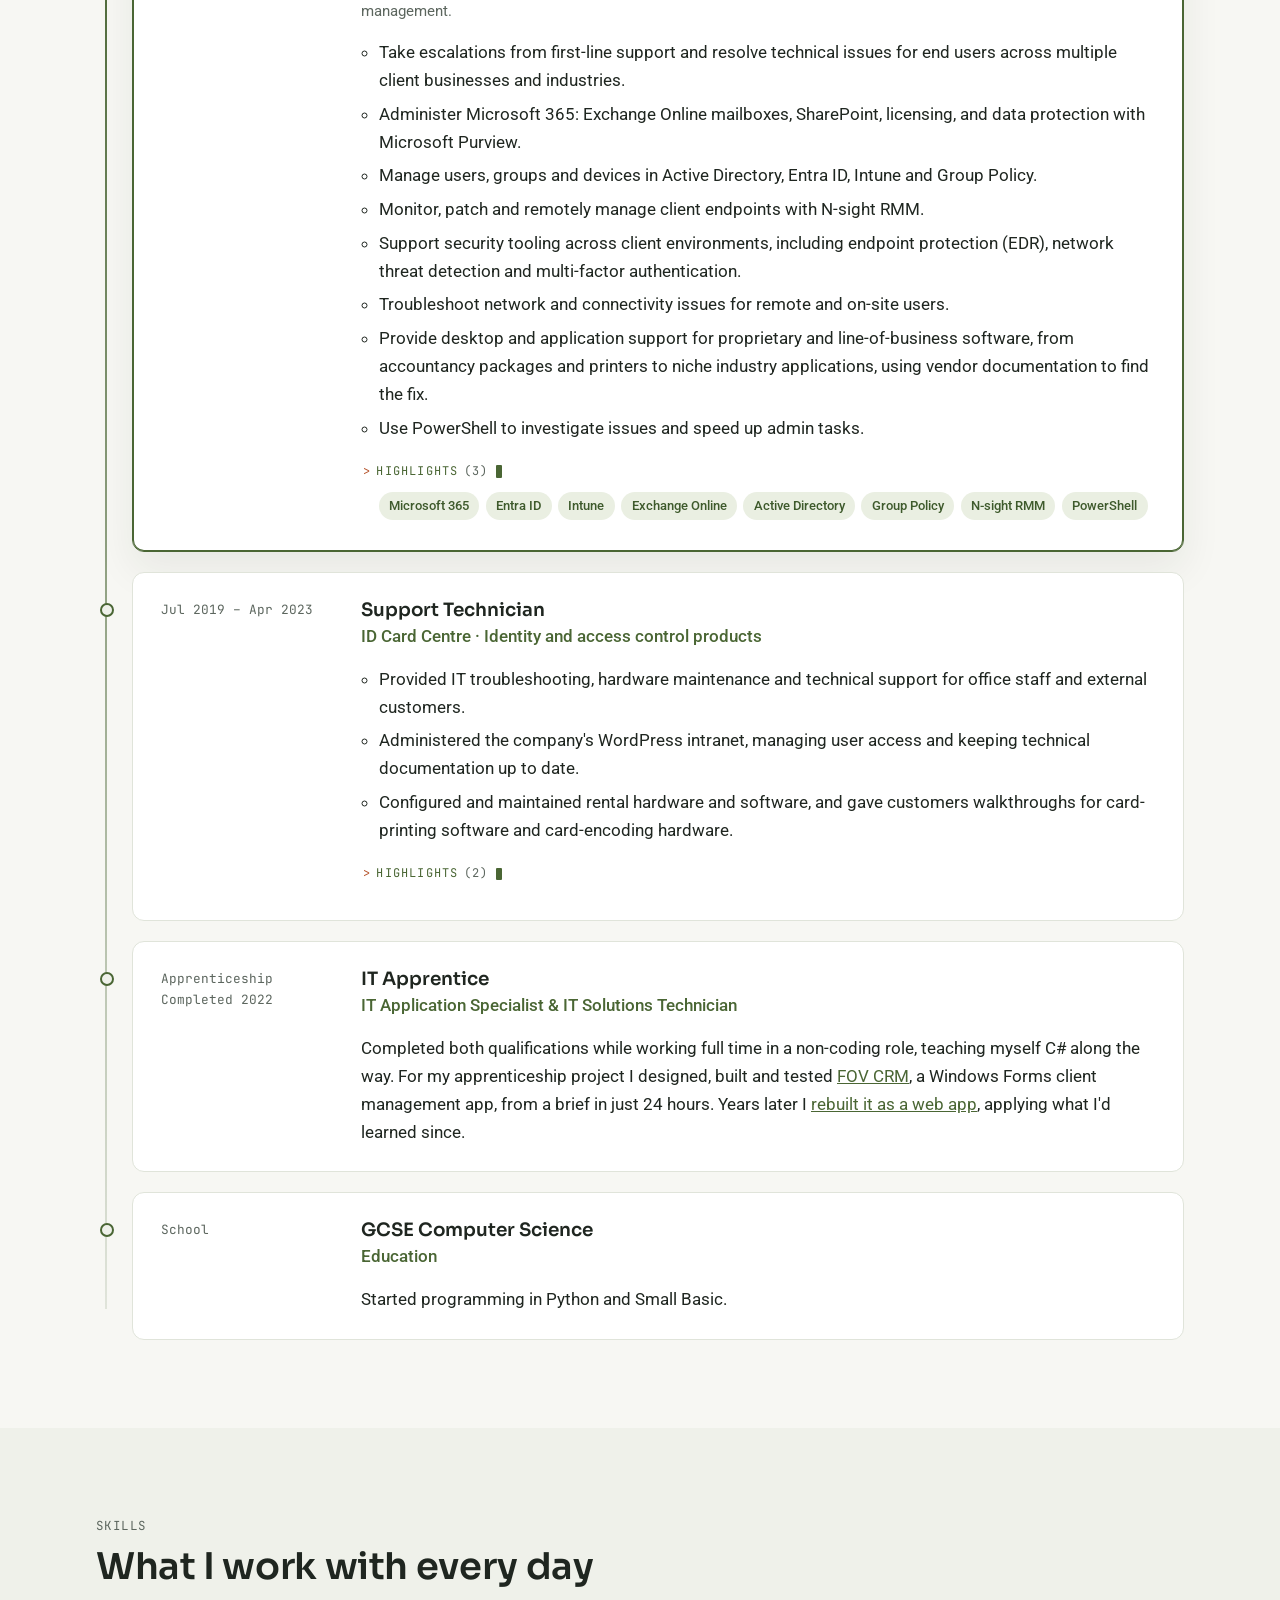
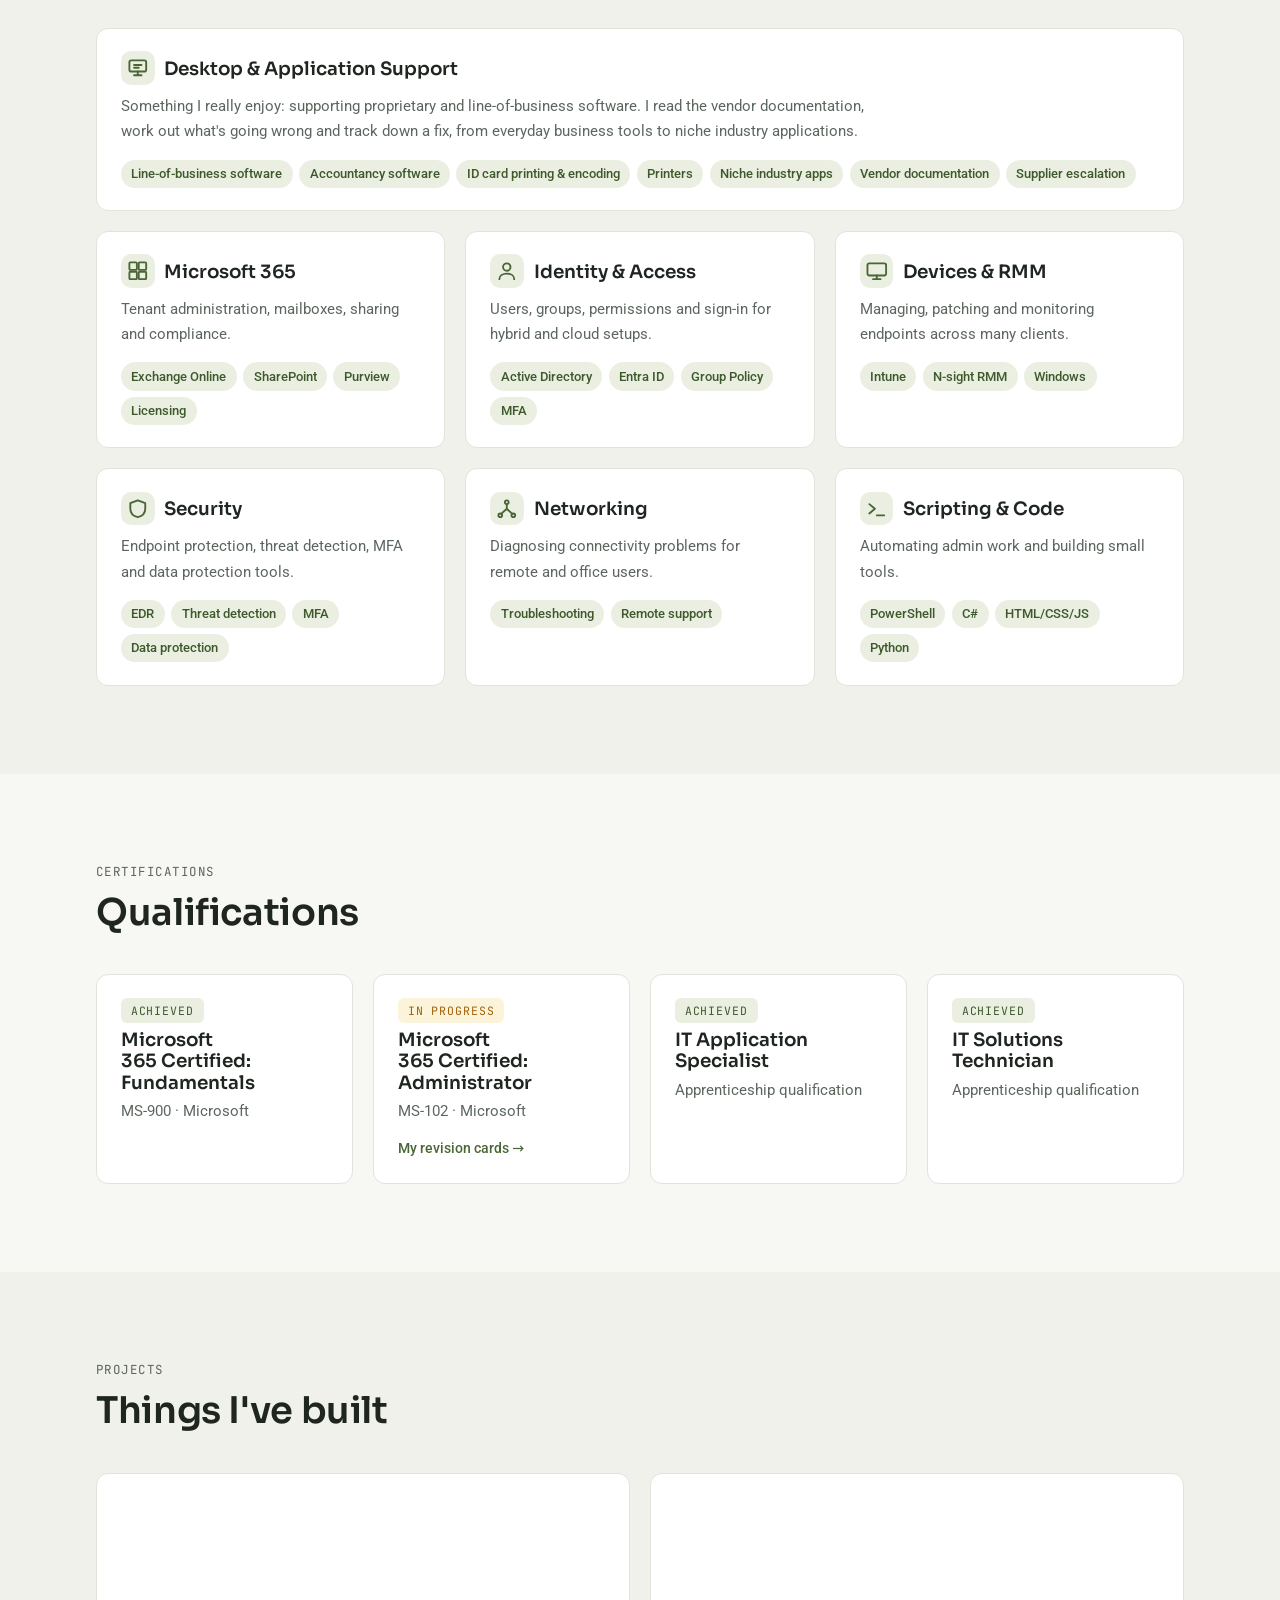
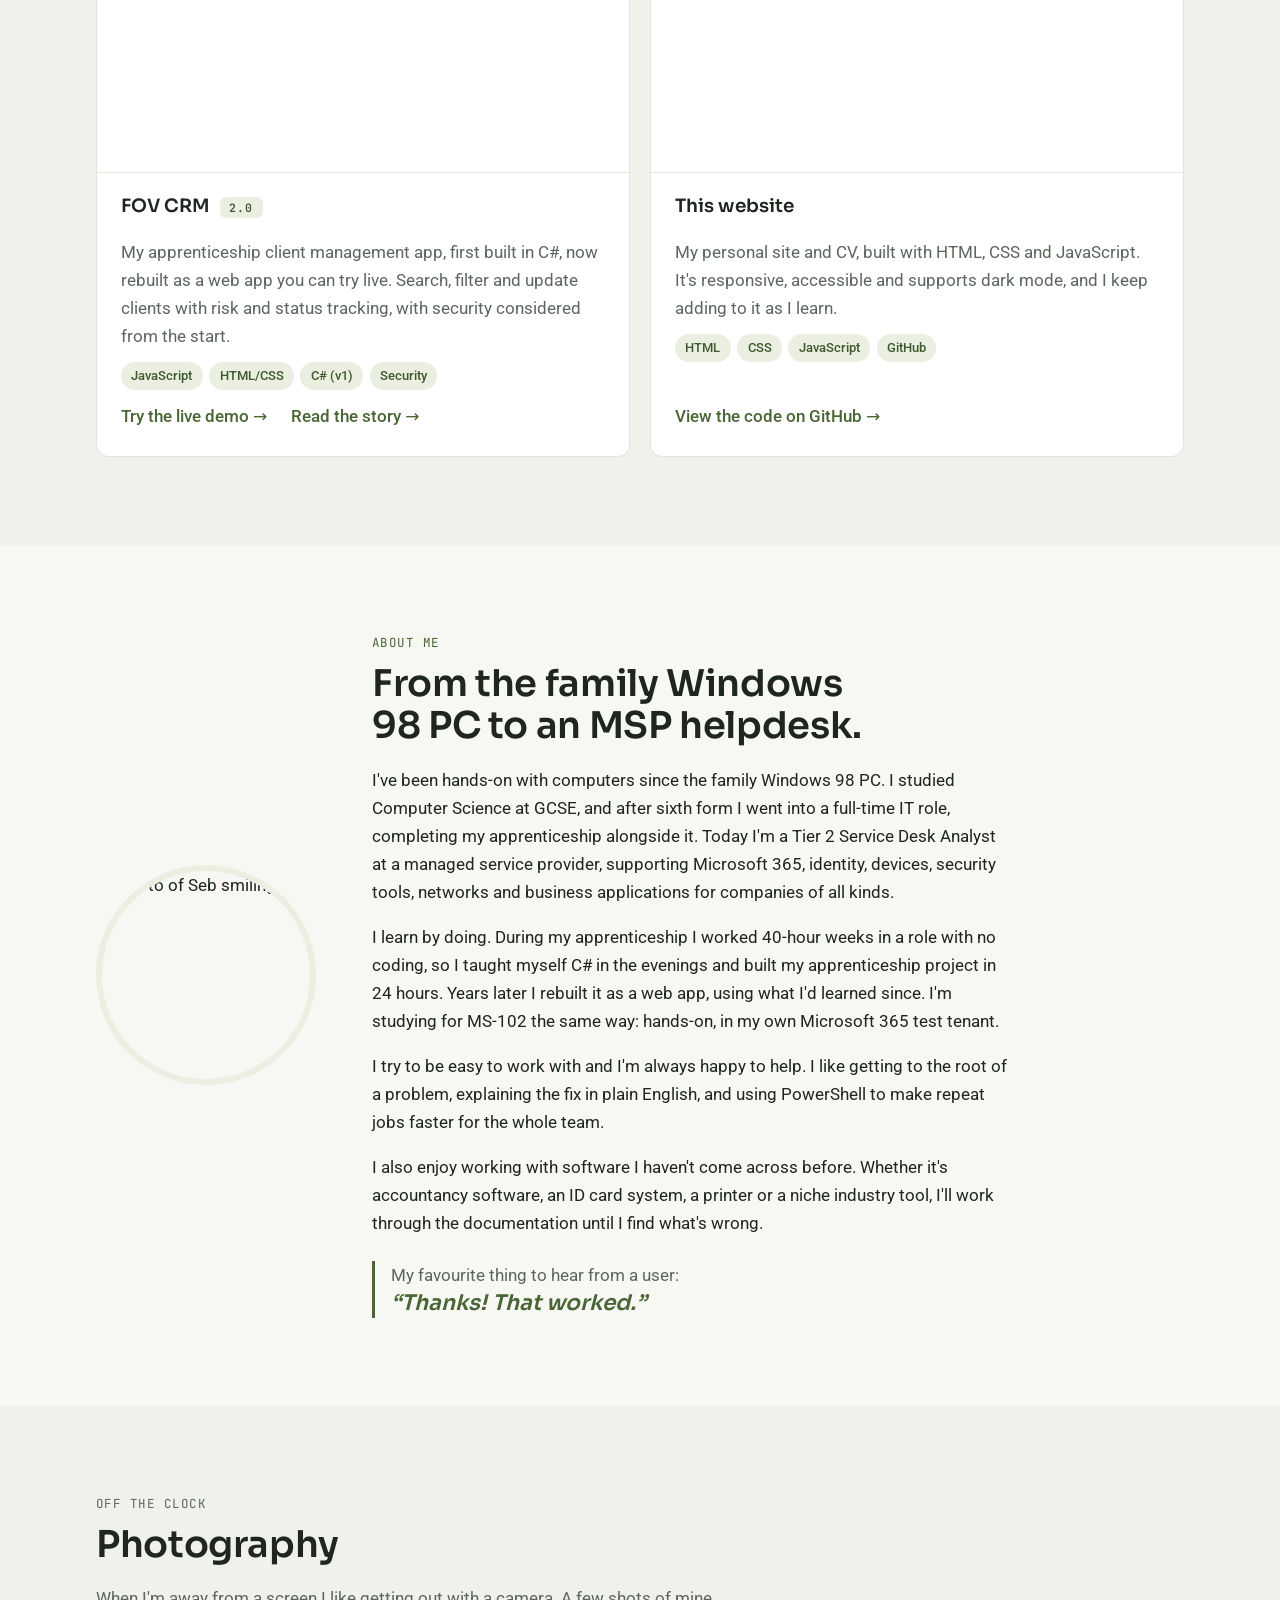
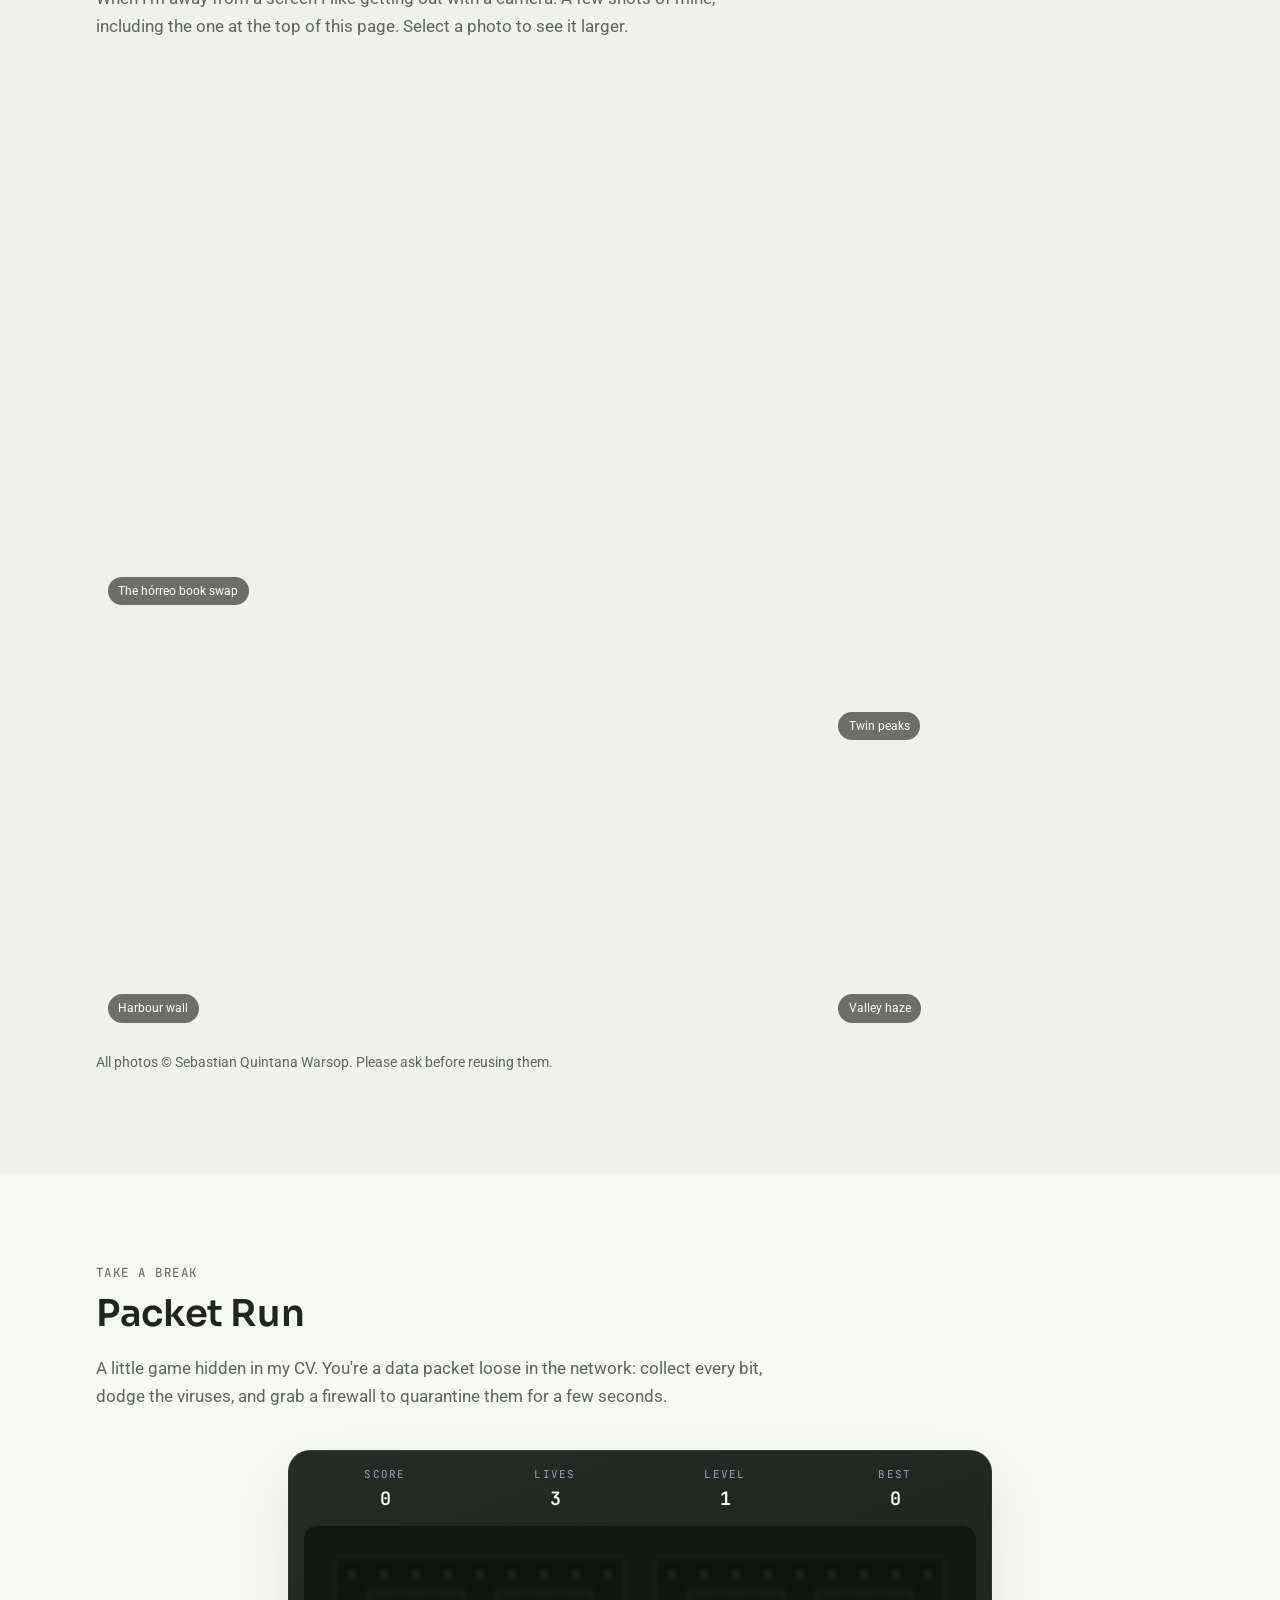
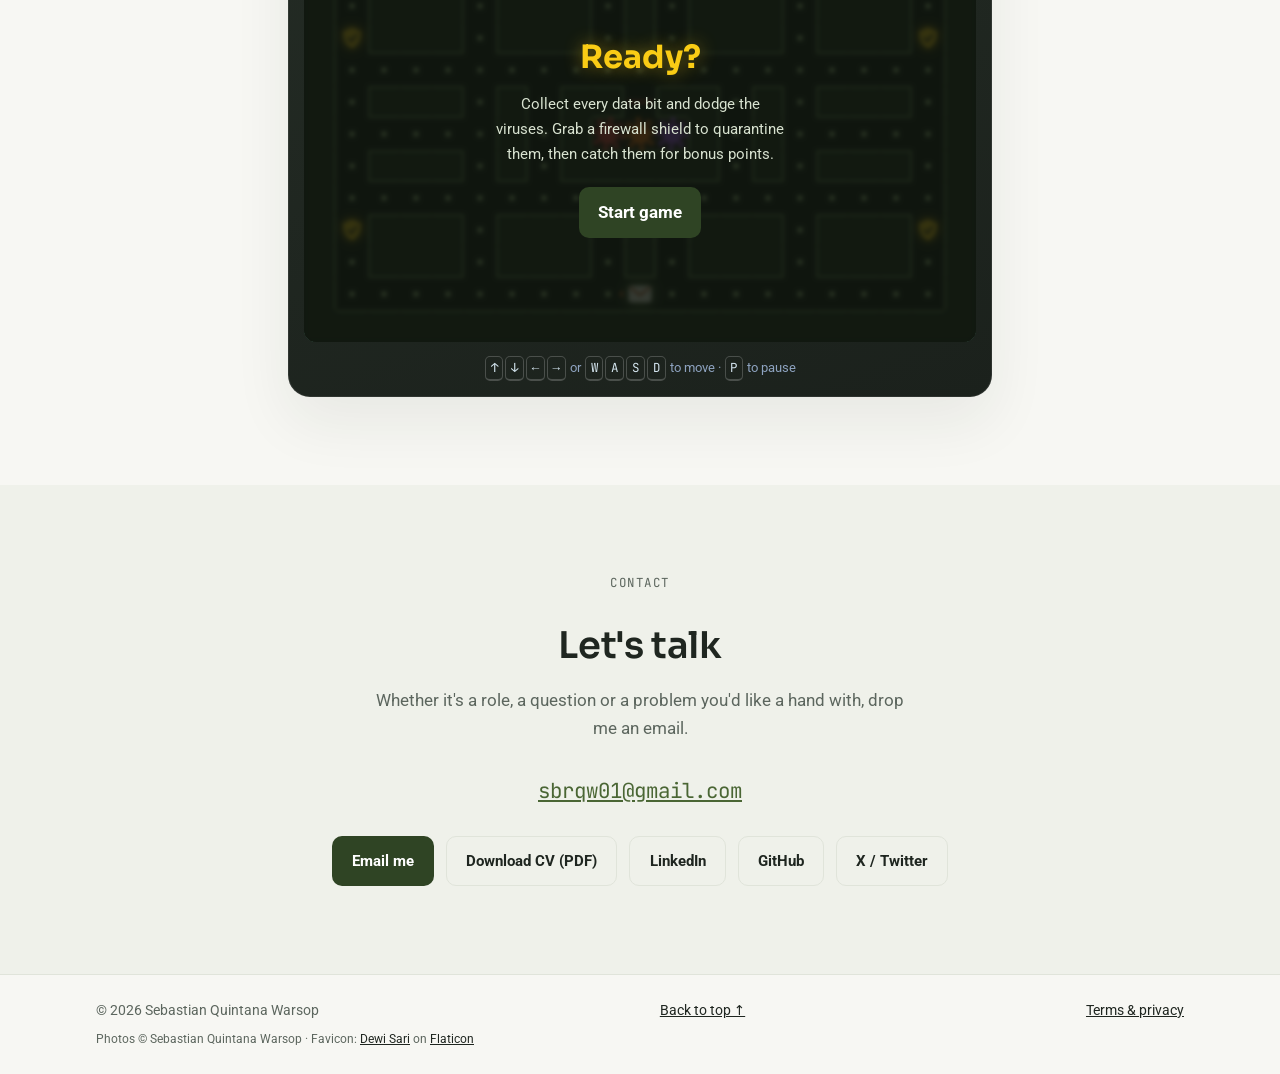
==== commit 7e458e4a: "Add a Terms of Use and privacy page (England and Wales law), linked from every footer and the CRM de" ====
--- a/index.html
+++ b/index.html
@@ -417,6 +417,7 @@
         <div class="wrap">
             <p>© <span id="year">2026</span> Sebastian Quintana Warsop</p>
             <p><a href="#main">Back to top ↑</a></p>
+            <p><a href="terms.html">Terms &amp; privacy</a></p>
             <p class="credit">Photos &copy; Sebastian Quintana Warsop · Favicon: <a href="https://www.flaticon.com/authors/dewi-sari" rel="noopener">Dewi Sari</a> on <a href="https://www.flaticon.com/" rel="noopener">Flaticon</a></p>
         </div>
     </footer>
--- a/CSS/styles.css
+++ b/CSS/styles.css
@@ -450,6 +450,33 @@
   mask-image: linear-gradient(to left, #000 15%, transparent 70%);
 }
 
+/* ---------- Terms page ---------- */
+
+.legal-byline {
+  margin-top: 1rem;
+  font-size: 0.85rem;
+  font-style: italic;
+  color: var(--ink-soft);
+}
+
+.legal { padding: clamp(2rem, 5vw, 3.5rem) 0; }
+
+.legal-wrap { max-width: 46rem; }
+
+.legal section { padding: 0; margin-bottom: 2rem; }
+
+.legal h2 {
+  font-size: 1.2rem;
+  margin-bottom: 0.6rem;
+}
+
+.legal p, .legal li { color: var(--ink-soft); }
+.legal p + p { margin-top: 0.75rem; }
+.legal ul { margin: 0.6rem 0 0; padding-left: 1.2rem; }
+.legal li { margin-bottom: 0.5rem; }
+.legal strong { color: var(--ink); }
+.legal a { color: var(--teal); }
+
 /* ---------- Photography ---------- */
 
 .gallery {
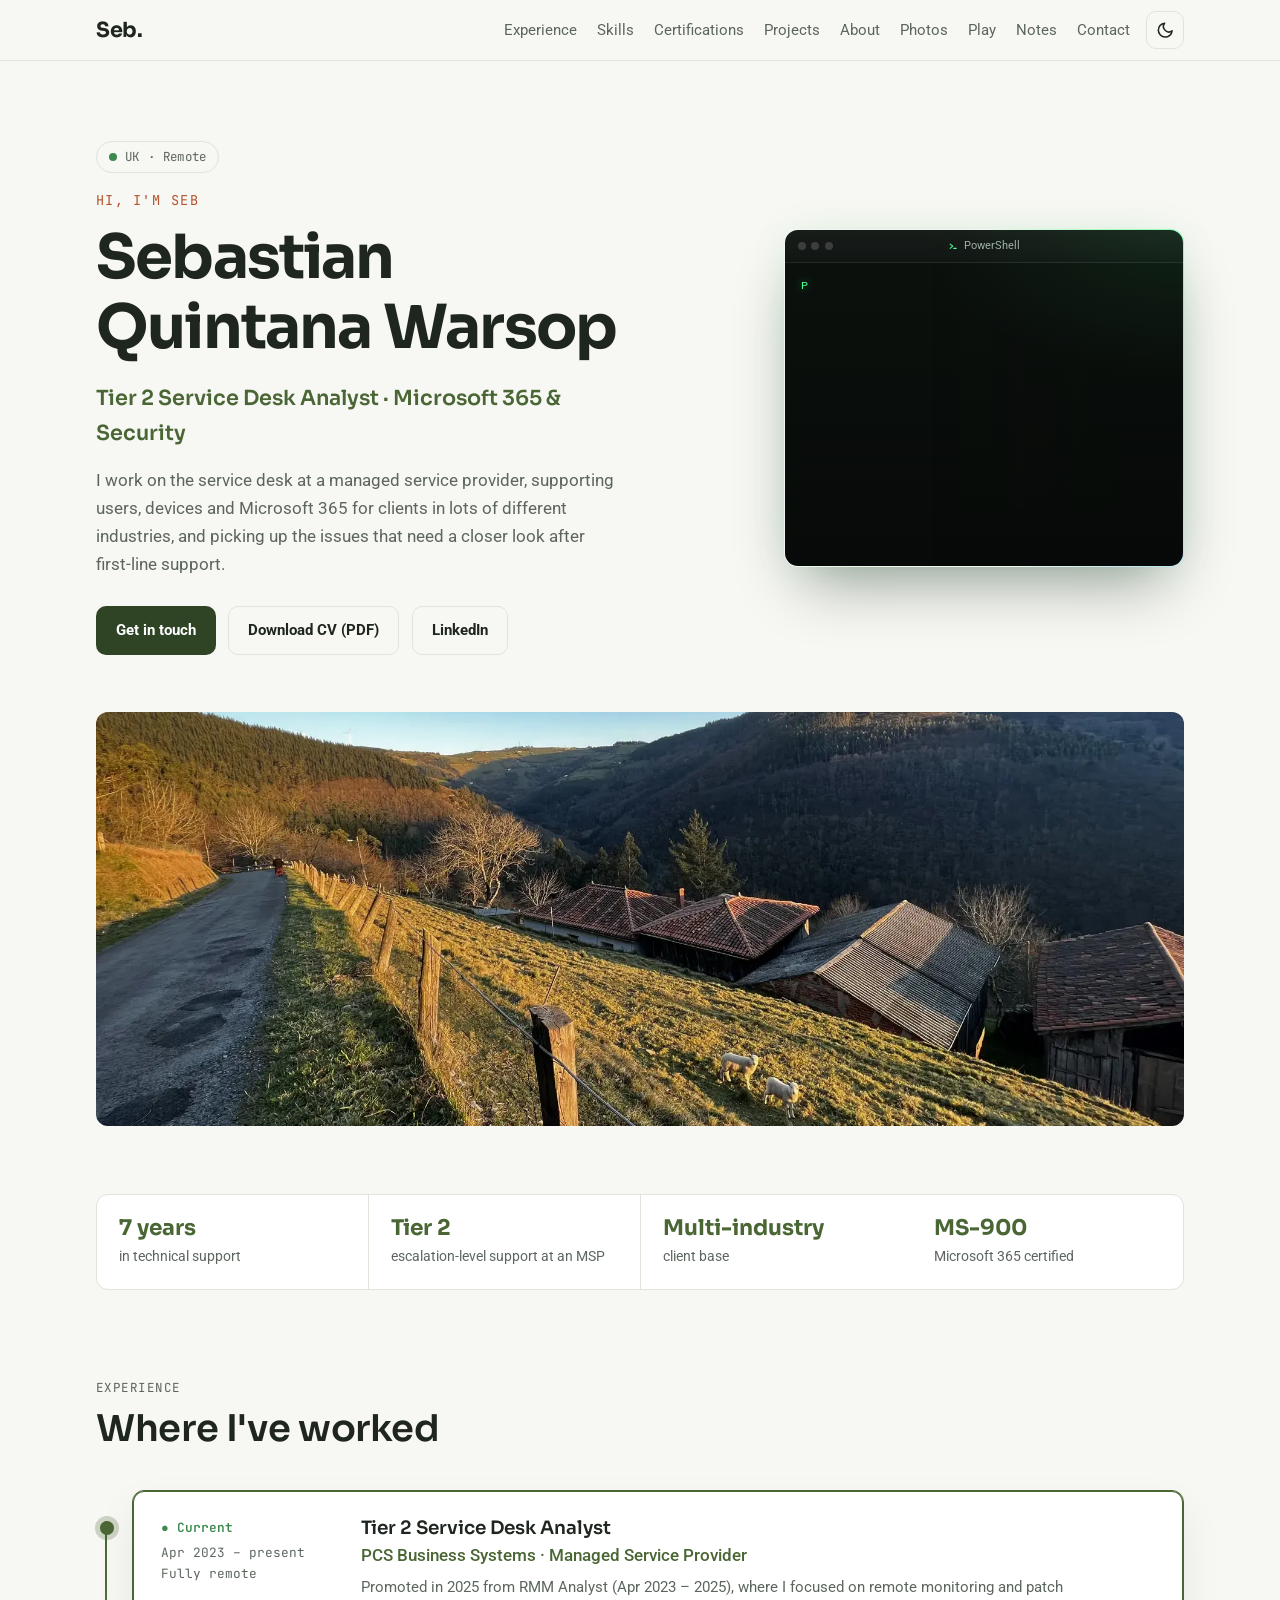
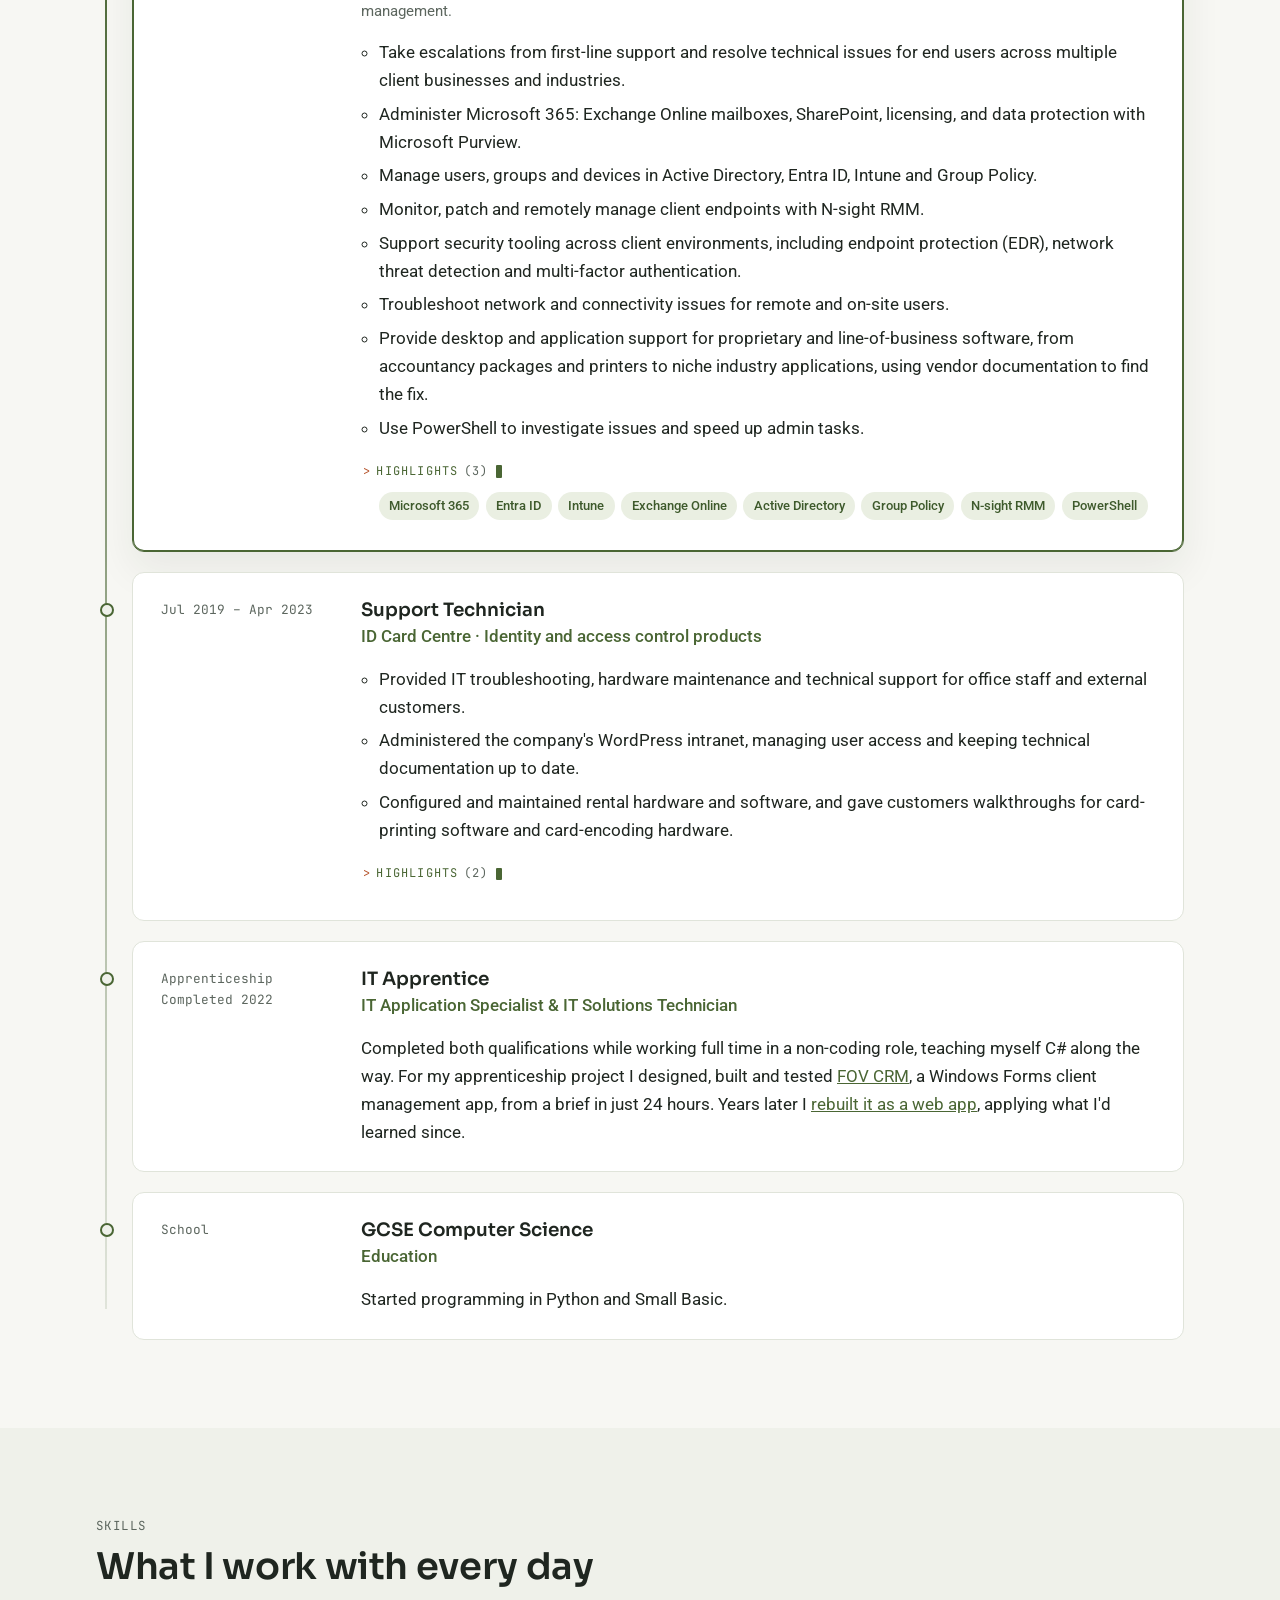
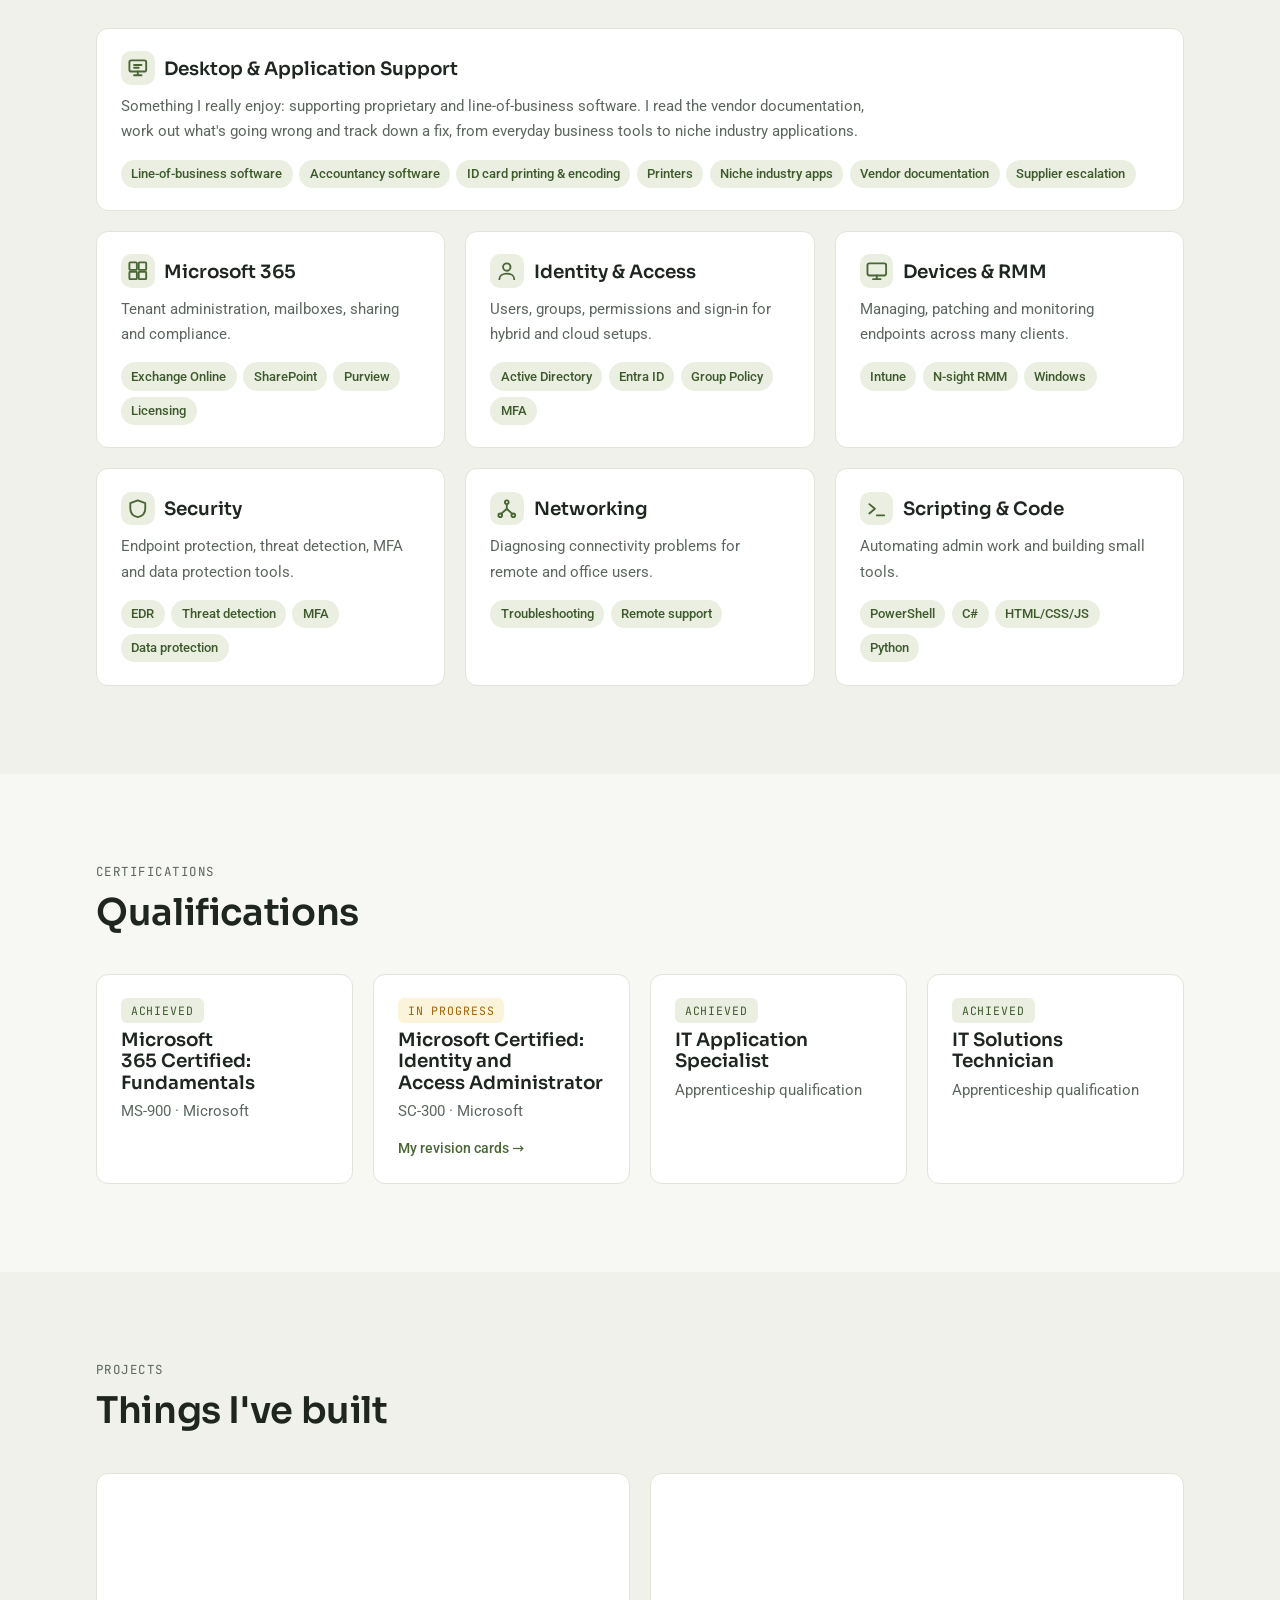
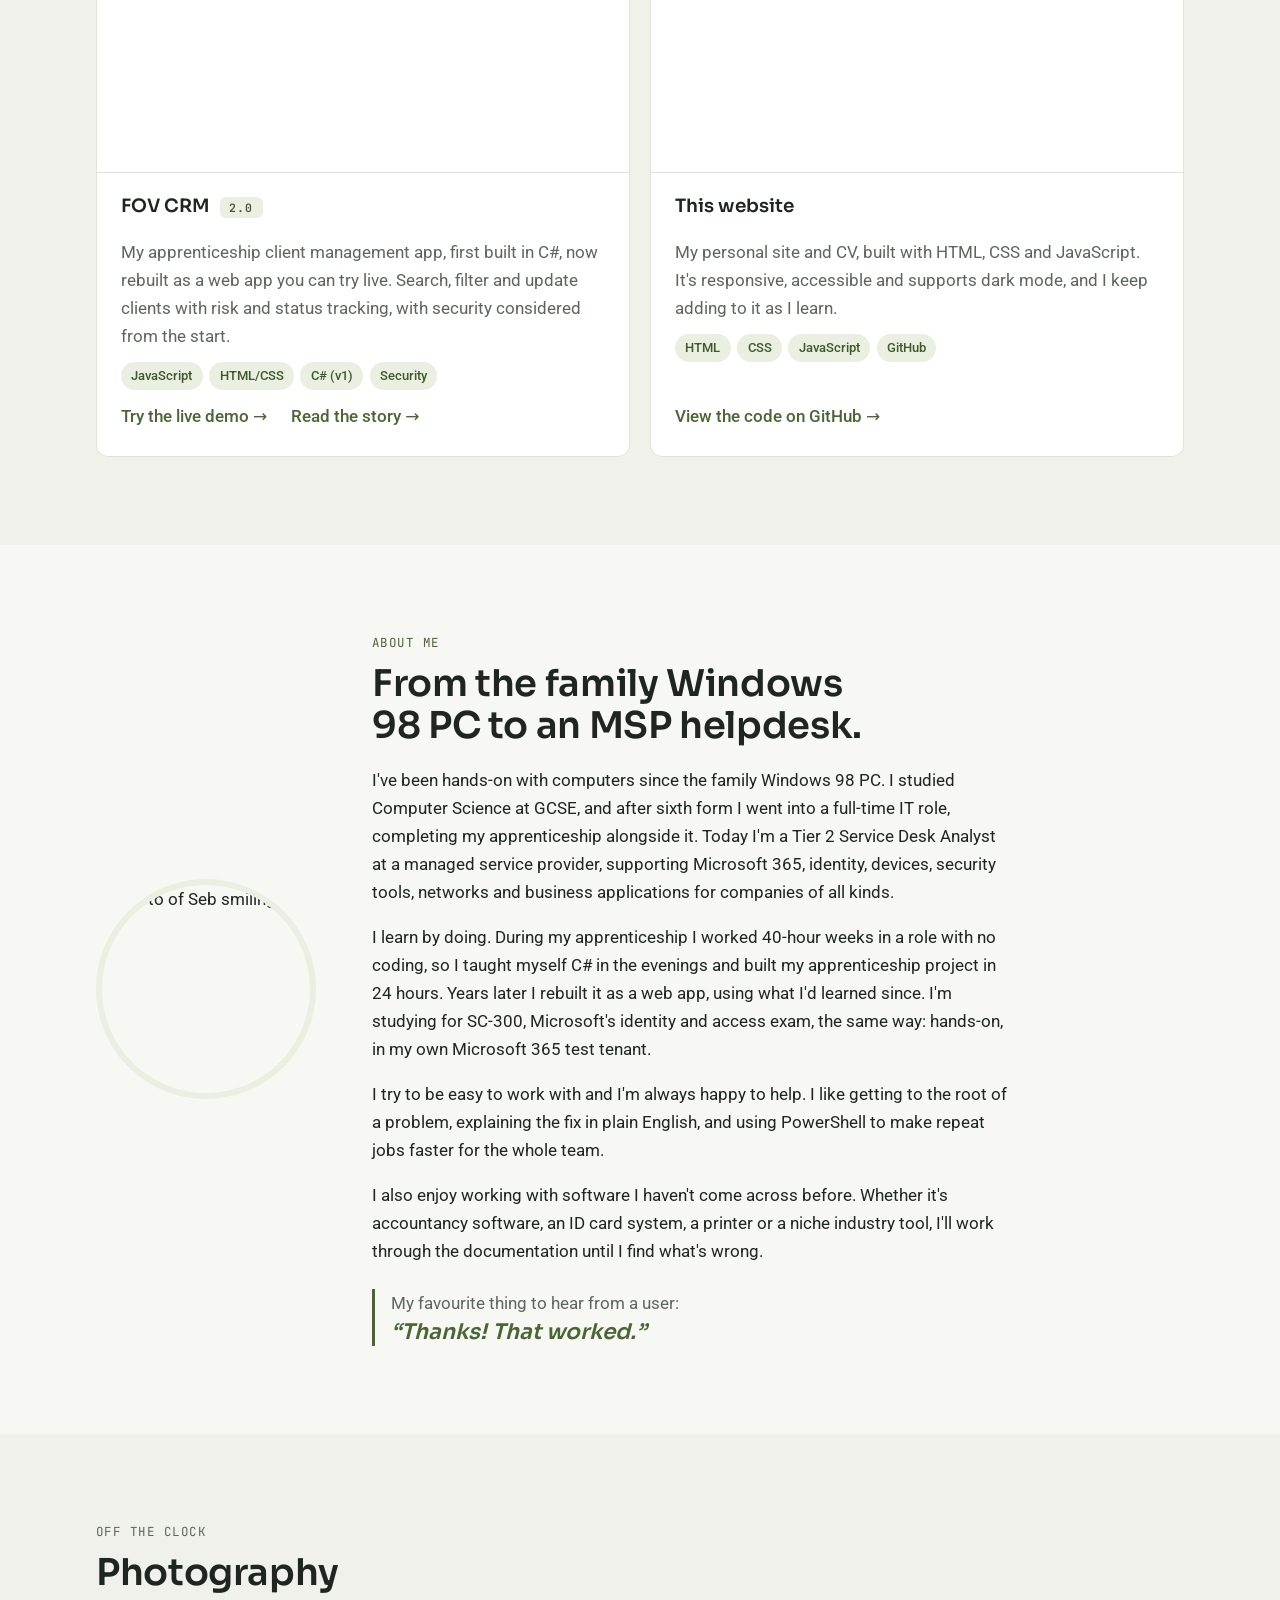
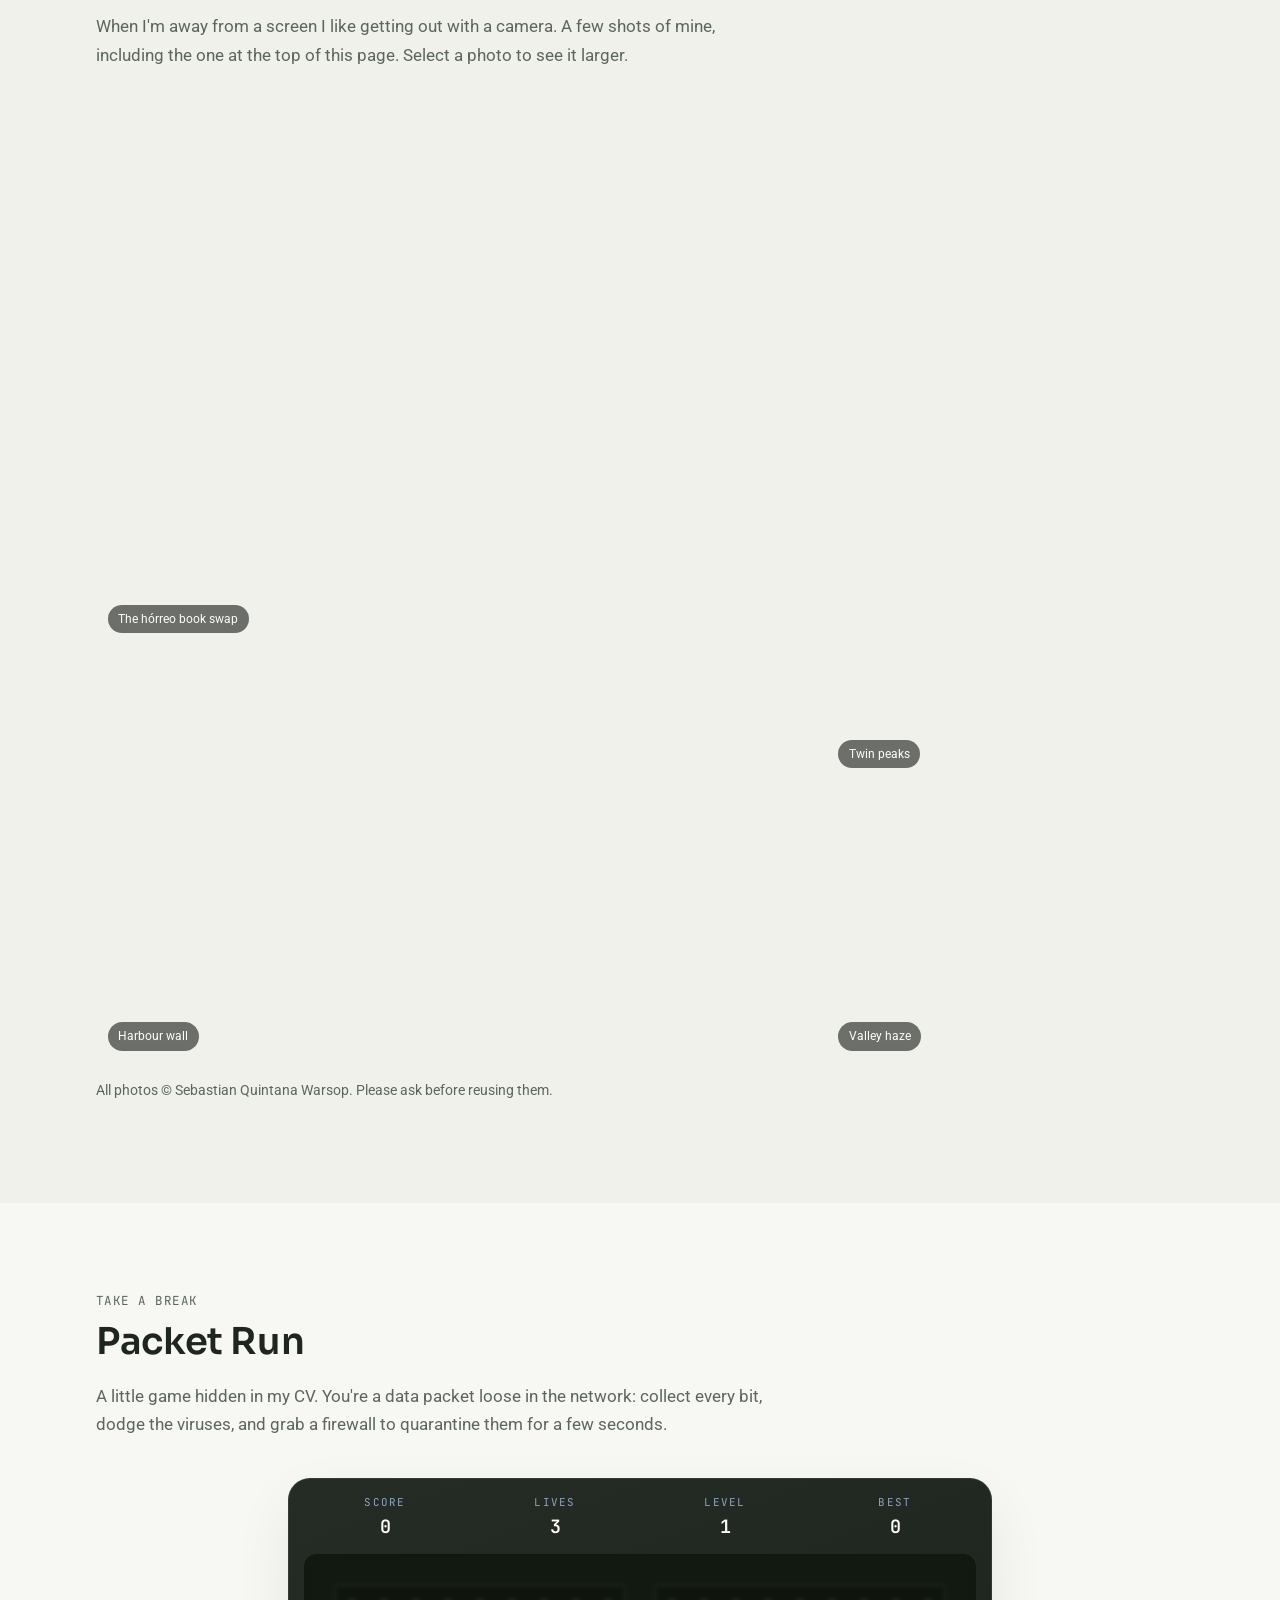
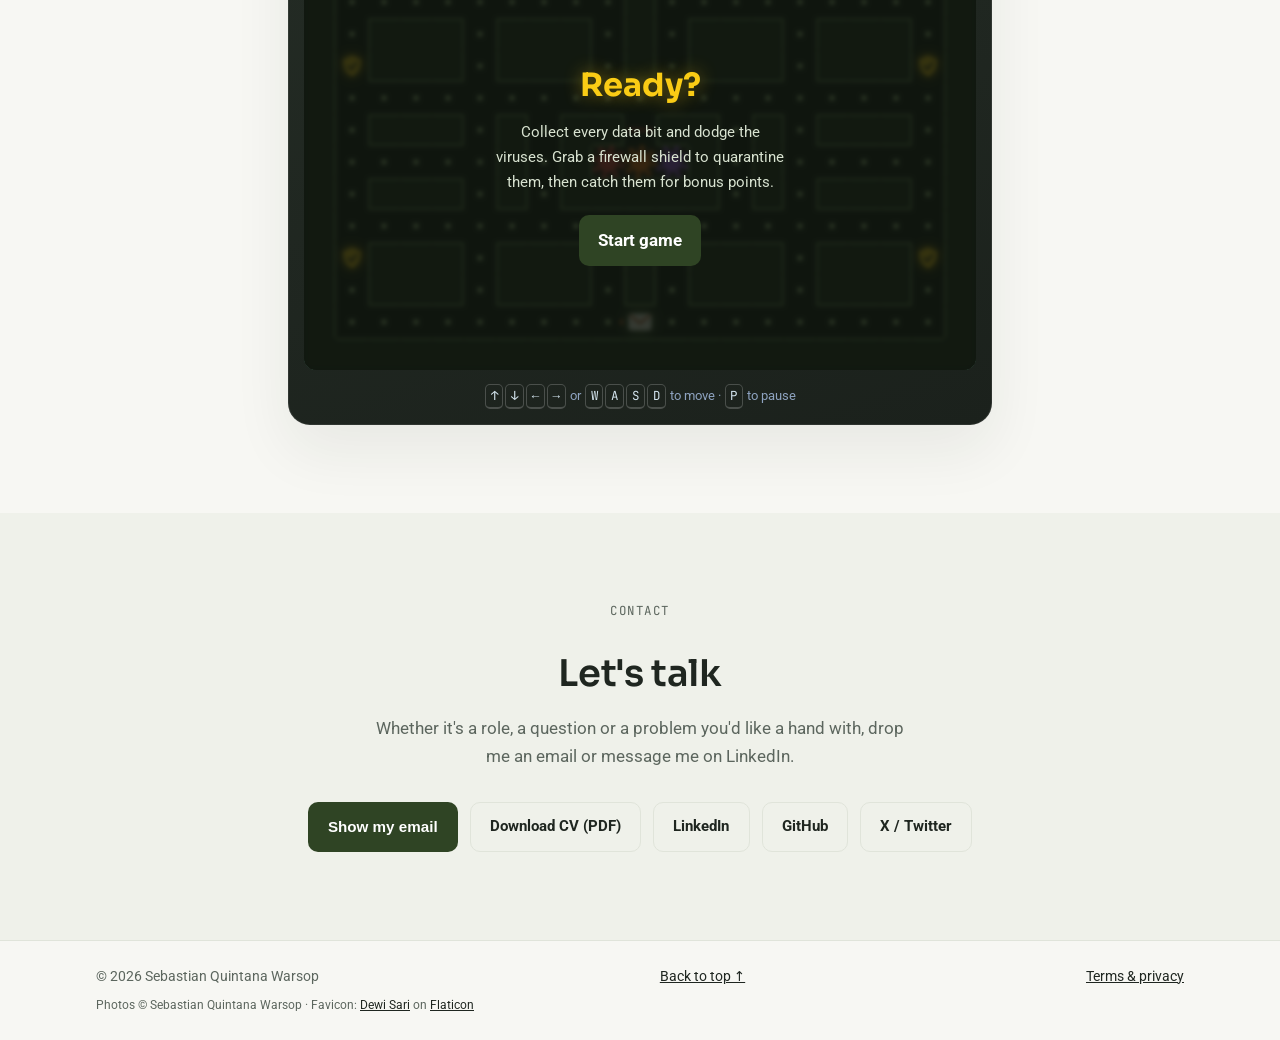
==== commit 266a4db8: "Move to SC-300, hide email from scrapers, remove unused images and apply best-practice upgrades - SC" ====
--- a/index.html
+++ b/index.html
@@ -8,17 +8,40 @@
     <meta name="viewport" content="width=device-width, initial-scale=1.0">
     <title>Sebastian Quintana Warsop | Tier 2 Service Desk Analyst</title>
     <meta name="description" content="Tier 2 Service Desk Analyst at an MSP, working across Microsoft 365, Entra ID, Intune, security tooling, networking and PowerShell. UK, remote.">
+    <link rel="canonical" href="https://sebqw.github.io/ITJourney/">
+    <meta name="robots" content="index, follow, noai, noimageai">
+    <meta name="color-scheme" content="light dark">
+    <meta property="og:type" content="profile">
+    <meta property="og:site_name" content="ITJourney">
+    <meta property="og:url" content="https://sebqw.github.io/ITJourney/">
     <meta property="og:title" content="Sebastian Quintana Warsop | Tier 2 Service Desk Analyst">
     <meta property="og:description" content="Tier 2 Service Desk Analyst: Microsoft 365, Entra ID, Intune, security and PowerShell.">
-    <meta property="og:image" content="images/seb.webp">
+    <meta property="og:image" content="https://sebqw.github.io/ITJourney/images/social-card.jpg">
+    <meta property="og:image:width" content="1200">
+    <meta property="og:image:height" content="630">
+    <meta property="og:image:alt" content="Sebastian Quintana Warsop, Tier 2 Service Desk Analyst">
+    <meta name="twitter:card" content="summary_large_image">
     <meta name="theme-color" content="#f7f7f3" media="(prefers-color-scheme: light)">
     <meta name="theme-color" content="#131613" media="(prefers-color-scheme: dark)">
     <link rel="icon" href="favicon.ico?v=4" sizes="any">
     <link rel="icon" type="image/png" href="images/favicon-32.png?v=4">
     <link rel="apple-touch-icon" href="images/apple-touch-icon.png?v=4">
+    <link rel="preload" href="fonts/sora-latin-700-normal.woff2" as="font" type="font/woff2" crossorigin>
+    <link rel="preload" href="fonts/roboto-latin-400-normal.woff2" as="font" type="font/woff2" crossorigin>
     <link rel="stylesheet" href="CSS/fonts.css">
     <link rel="stylesheet" href="CSS/styles.css">
     <script src="js/theme-init.js"></script>
+    <script type="application/ld+json">
+    {
+        "@context": "https://schema.org",
+        "@type": "Person",
+        "name": "Sebastian Quintana Warsop",
+        "jobTitle": "Tier 2 Service Desk Analyst",
+        "url": "https://sebqw.github.io/ITJourney/",
+        "sameAs": ["https://uk.linkedin.com/in/seb-qw-b14b28365", "https://github.com/sebqw"],
+        "knowsAbout": ["Microsoft 365", "Microsoft Entra ID", "Intune", "PowerShell", "IT support"]
+    }
+    </script>
 </head>
 
 <body>
@@ -79,7 +102,7 @@
                Exchange Online, PowerShell}
 <span class="t-key">Security   :</span> {EDR, Threat detection, MFA}
 <span class="t-key">Certs      :</span> {MS-900}
-<span class="t-key">Learning   :</span> MS-102
+<span class="t-key">Learning   :</span> SC-300
 <span class="t-key">Location   :</span> UK, Remote
 
 <span class="t-prompt">PS <span class="t-path">~/itjourney</span>&gt;</span> <span class="t-cursor"></span></pre>
@@ -87,7 +110,7 @@
             </div>
         </div>
         <figure class="wrap hero-photo">
-            <img src="images/valley.webp" title="Photo: Sebastian Quintana Warsop" alt="Sheep grazing on a sunny hillside beside old stone farm buildings, with wooded valleys behind" width="1800" height="1013" loading="eager">
+            <img src="images/valley.webp" srcset="images/valley-900.webp 900w, images/valley.webp 1800w" sizes="(max-width: 72rem) 100vw, 68rem" fetchpriority="high" decoding="async" title="Photo: Sebastian Quintana Warsop" alt="Sheep grazing on a sunny hillside beside old stone farm buildings, with wooded valleys behind" width="1800" height="1013" loading="eager">
         </figure>
     </header>
 
@@ -244,9 +267,9 @@
                     </li>
                     <li class="cert">
                         <span class="badge badge--progress">In progress</span>
-                        <h3>Microsoft 365 Certified: Administrator</h3>
-                        <p>MS-102 · Microsoft</p>
-                        <a class="cert-link" href="notes/ms102.html">My revision cards →</a>
+                        <h3>Microsoft Certified: Identity and Access Administrator</h3>
+                        <p>SC-300 · Microsoft</p>
+                        <a class="cert-link" href="notes/sc300.html">My revision cards →</a>
                     </li>
                     <li class="cert">
                         <span class="badge">Achieved</span>
@@ -271,7 +294,7 @@
 
                 <div class="projects">
                     <article class="project">
-                        <img src="images/project-2.webp" alt="FOV CRM's Client Activity screen" width="1326" height="828" loading="lazy">
+                        <img src="images/project-2.webp" alt="FOV CRM's Client Activity screen" width="1326" height="828" loading="lazy" decoding="async">
                         <div class="project-body">
                             <h3>FOV CRM <span class="badge">2.0</span></h3>
                             <p>My apprenticeship client management app, first built in C#, now rebuilt as a web app you can try live. Search, filter and update clients with risk and status tracking, with security considered from the start.</p>
@@ -284,7 +307,7 @@
                     </article>
 
                     <article class="project">
-                        <img src="images/site-preview.webp" alt="The home page of this website" width="1200" height="675" loading="lazy">
+                        <img src="images/site-preview.webp" alt="The home page of this website" width="1200" height="675" loading="lazy" decoding="async">
                         <div class="project-body">
                             <h3>This website</h3>
                             <p>My personal site and CV, built with HTML, CSS and JavaScript. It's responsive, accessible and supports dark mode, and I keep adding to it as I learn.</p>
@@ -303,7 +326,7 @@
                     <p class="eyebrow">About me</p>
                     <h2>From the family Windows 98 PC to an MSP helpdesk.</h2>
                     <p>I've been hands-on with computers since the family Windows 98 PC. I studied Computer Science at GCSE, and after sixth form I went into a full-time IT role, completing my apprenticeship alongside it. Today I'm a Tier 2 Service Desk Analyst at a managed service provider, supporting Microsoft 365, identity, devices, security tools, networks and business applications for companies of all kinds.</p>
-                    <p>I learn by doing. During my apprenticeship I worked 40-hour weeks in a role with no coding, so I taught myself C# in the evenings and built my apprenticeship project in 24 hours. Years later I rebuilt it as a web app, using what I'd learned since. I'm studying for MS-102 the same way: hands-on, in my own Microsoft 365 test tenant.</p>
+                    <p>I learn by doing. During my apprenticeship I worked 40-hour weeks in a role with no coding, so I taught myself C# in the evenings and built my apprenticeship project in 24 hours. Years later I rebuilt it as a web app, using what I'd learned since. I'm studying for SC-300, Microsoft's identity and access exam, the same way: hands-on, in my own Microsoft 365 test tenant.</p>
                     <p>I try to be easy to work with and I'm always happy to help. I like getting to the root of a problem, explaining the fix in plain English, and using PowerShell to make repeat jobs faster for the whole team.</p>
                     <p>I also enjoy working with software I haven't come across before. Whether it's accountancy software, an ID card system, a printer or a niche industry tool, I'll work through the documentation until I find what's wrong.</p>
                     <p class="quote">My favourite thing to hear from a user:<q>Thanks! That worked.</q></p>
@@ -322,25 +345,25 @@
                 <div class="gallery">
                     <figure class="shot shot--horreo">
                         <button type="button" class="shot-open" data-full="images/photo-horreo.webp" data-caption="An old hórreo granary on stone stilts, with a little book swap on its ledge">
-                            <img src="images/photo-horreo.webp" alt="An old wooden granary on stone stilts with carved doors and a stack of books on its ledge" width="1400" height="1050" loading="lazy">
+                            <img src="images/photo-horreo.webp" alt="An old wooden granary on stone stilts with carved doors and a stack of books on its ledge" width="1400" height="1050" loading="lazy" decoding="async">
                         </button>
                         <figcaption>The hórreo book swap</figcaption>
                     </figure>
                     <figure class="shot shot--peaks">
                         <button type="button" class="shot-open" data-full="images/photo-peaks.webp" data-caption="Twin peaks under a big sky, from the roadside">
-                            <img src="images/photo-peaks.webp" alt="Two pointed green mountains under bright clouds, seen from a roadside" width="768" height="1024" loading="lazy">
+                            <img src="images/photo-peaks.webp" alt="Two pointed green mountains under bright clouds, seen from a roadside" width="768" height="1024" loading="lazy" decoding="async">
                         </button>
                         <figcaption>Twin peaks</figcaption>
                     </figure>
                     <figure class="shot shot--harbour">
                         <button type="button" class="shot-open" data-full="images/photo-harbour.webp" data-caption="A concrete-block breakwater and its red harbour light">
-                            <img src="images/photo-harbour.webp" alt="A breakwater of stacked concrete blocks with a small red light, calm sea and a green headland" width="1182" height="666" loading="lazy">
+                            <img src="images/photo-harbour.webp" alt="A breakwater of stacked concrete blocks with a small red light, calm sea and a green headland" width="1182" height="666" loading="lazy" decoding="async">
                         </button>
                         <figcaption>Harbour wall</figcaption>
                     </figure>
                     <figure class="shot shot--valley">
                         <button type="button" class="shot-open" data-full="images/photo-valley.webp" data-caption="Morning haze over a wooded valley and green fields">
-                            <img src="images/photo-valley.webp" alt="A green hillside field with a white farmhouse, looking over a hazy wooded valley" width="1024" height="768" loading="lazy">
+                            <img src="images/photo-valley.webp" alt="A green hillside field with a white farmhouse, looking over a hazy wooded valley" width="1024" height="768" loading="lazy" decoding="async">
                         </button>
                         <figcaption>Valley haze</figcaption>
                     </figure>
@@ -400,10 +423,10 @@
             <div class="wrap">
                 <p class="eyebrow">Contact</p>
                 <h2>Let's talk</h2>
-                <p>Whether it's a role, a question or a problem you'd like a hand with, drop me an email.</p>
-                <a class="email" href="mailto:sbrqw01@gmail.com">sbrqw01@gmail.com</a>
+                <p>Whether it's a role, a question or a problem you'd like a hand with, drop me an email or message me on LinkedIn.</p>
+                <p class="email" id="email-slot" aria-live="polite"></p>
                 <div class="button-row">
-                    <a class="btn" href="mailto:sbrqw01@gmail.com">Email me</a>
+                    <button class="btn" type="button" id="email-reveal" data-u="10wqrbs" data-d="moc.liamg">Show my email</button>
                     <a class="btn btn--ghost" href="Sebastian-Quintana-Warsop-CV.pdf" download>Download CV (PDF)</a>
                     <a class="btn btn--ghost" href="https://uk.linkedin.com/in/seb-qw-b14b28365" target="_blank" rel="noopener">LinkedIn</a>
                     <a class="btn btn--ghost" href="https://github.com/sebqw" target="_blank" rel="noopener">GitHub</a>
@@ -426,6 +449,7 @@
     <script src="js/terminal.js"></script>
     <script src="js/highlights.js"></script>
     <script src="js/gallery.js"></script>
+    <script src="js/contact.js"></script>
     <script src="js/packet-run.js"></script>
 </body>
 
--- a/CSS/styles.css
+++ b/CSS/styles.css
@@ -1256,6 +1256,9 @@
   color: var(--ink-soft);
 }
 
+.contact .email:empty { display: none; }
+.contact .email a { color: inherit; }
+
 .contact .email {
   display: block;
   font-family: var(--mono);
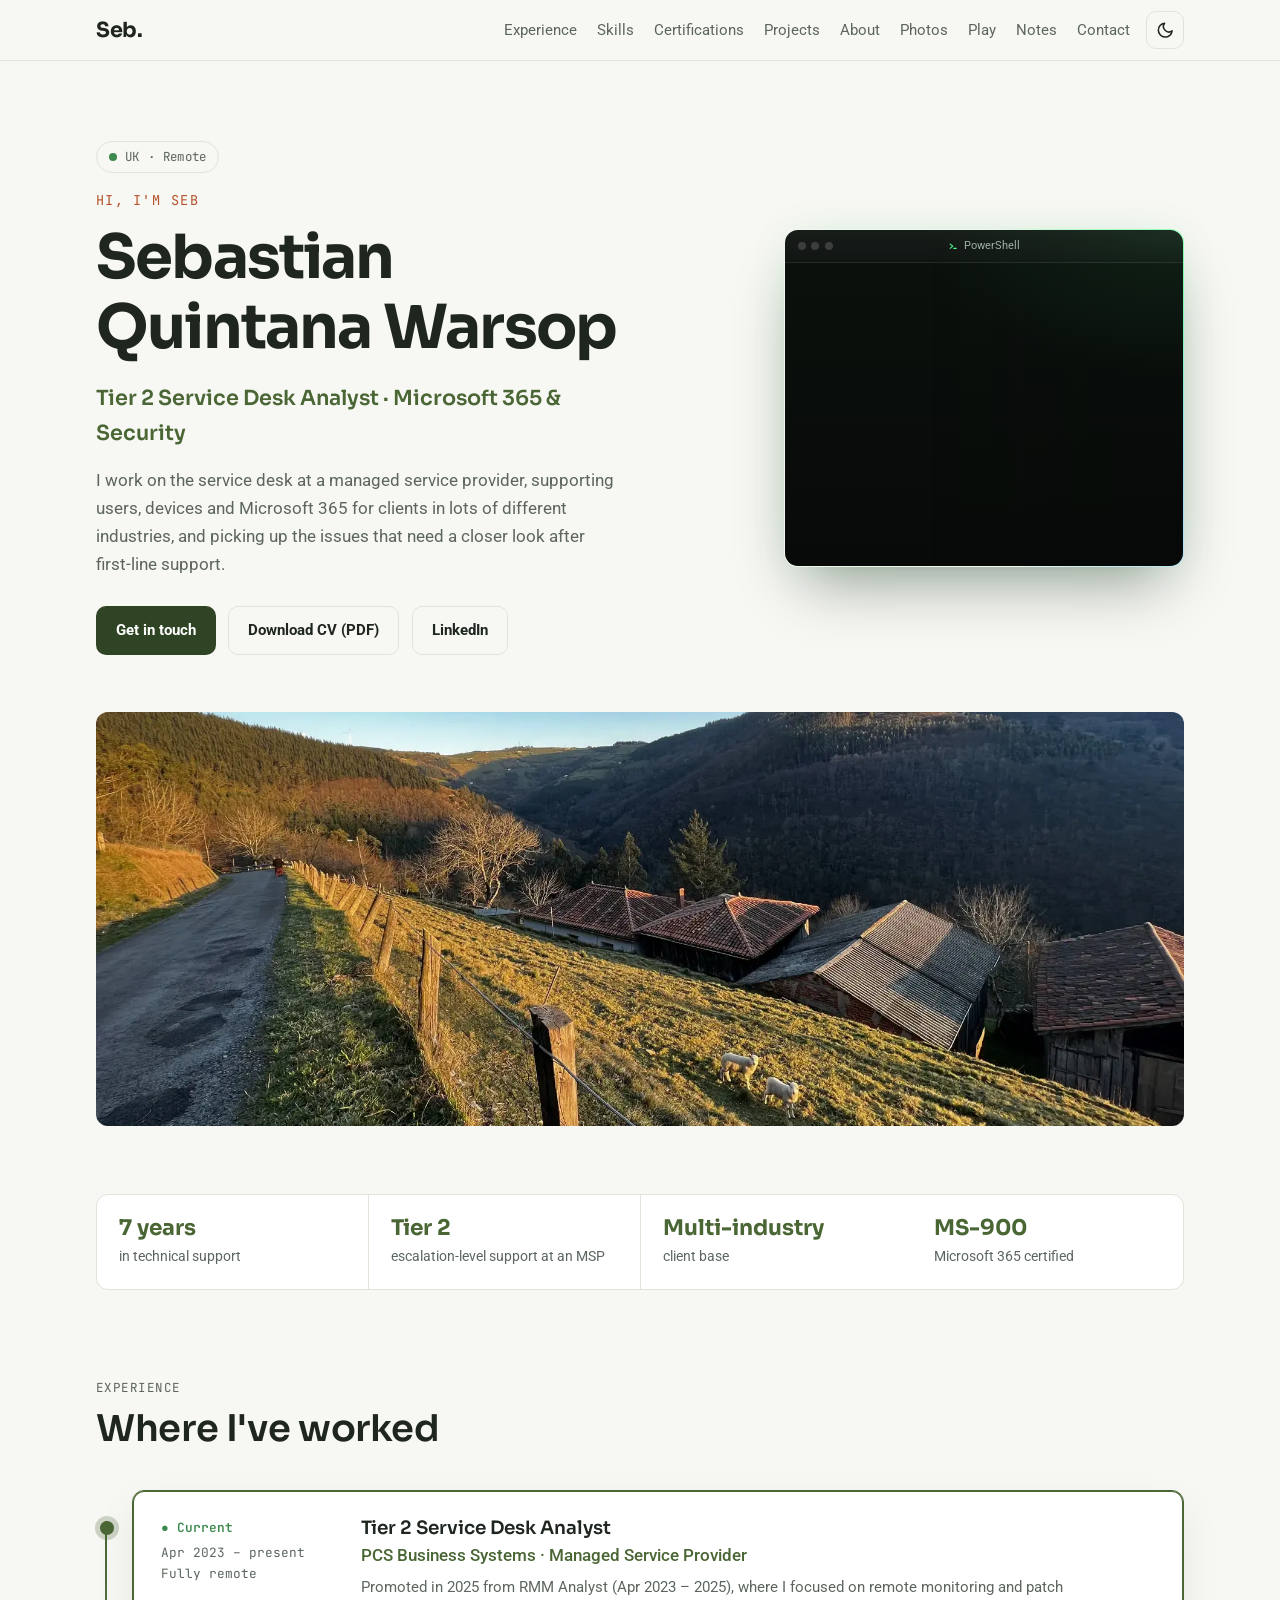
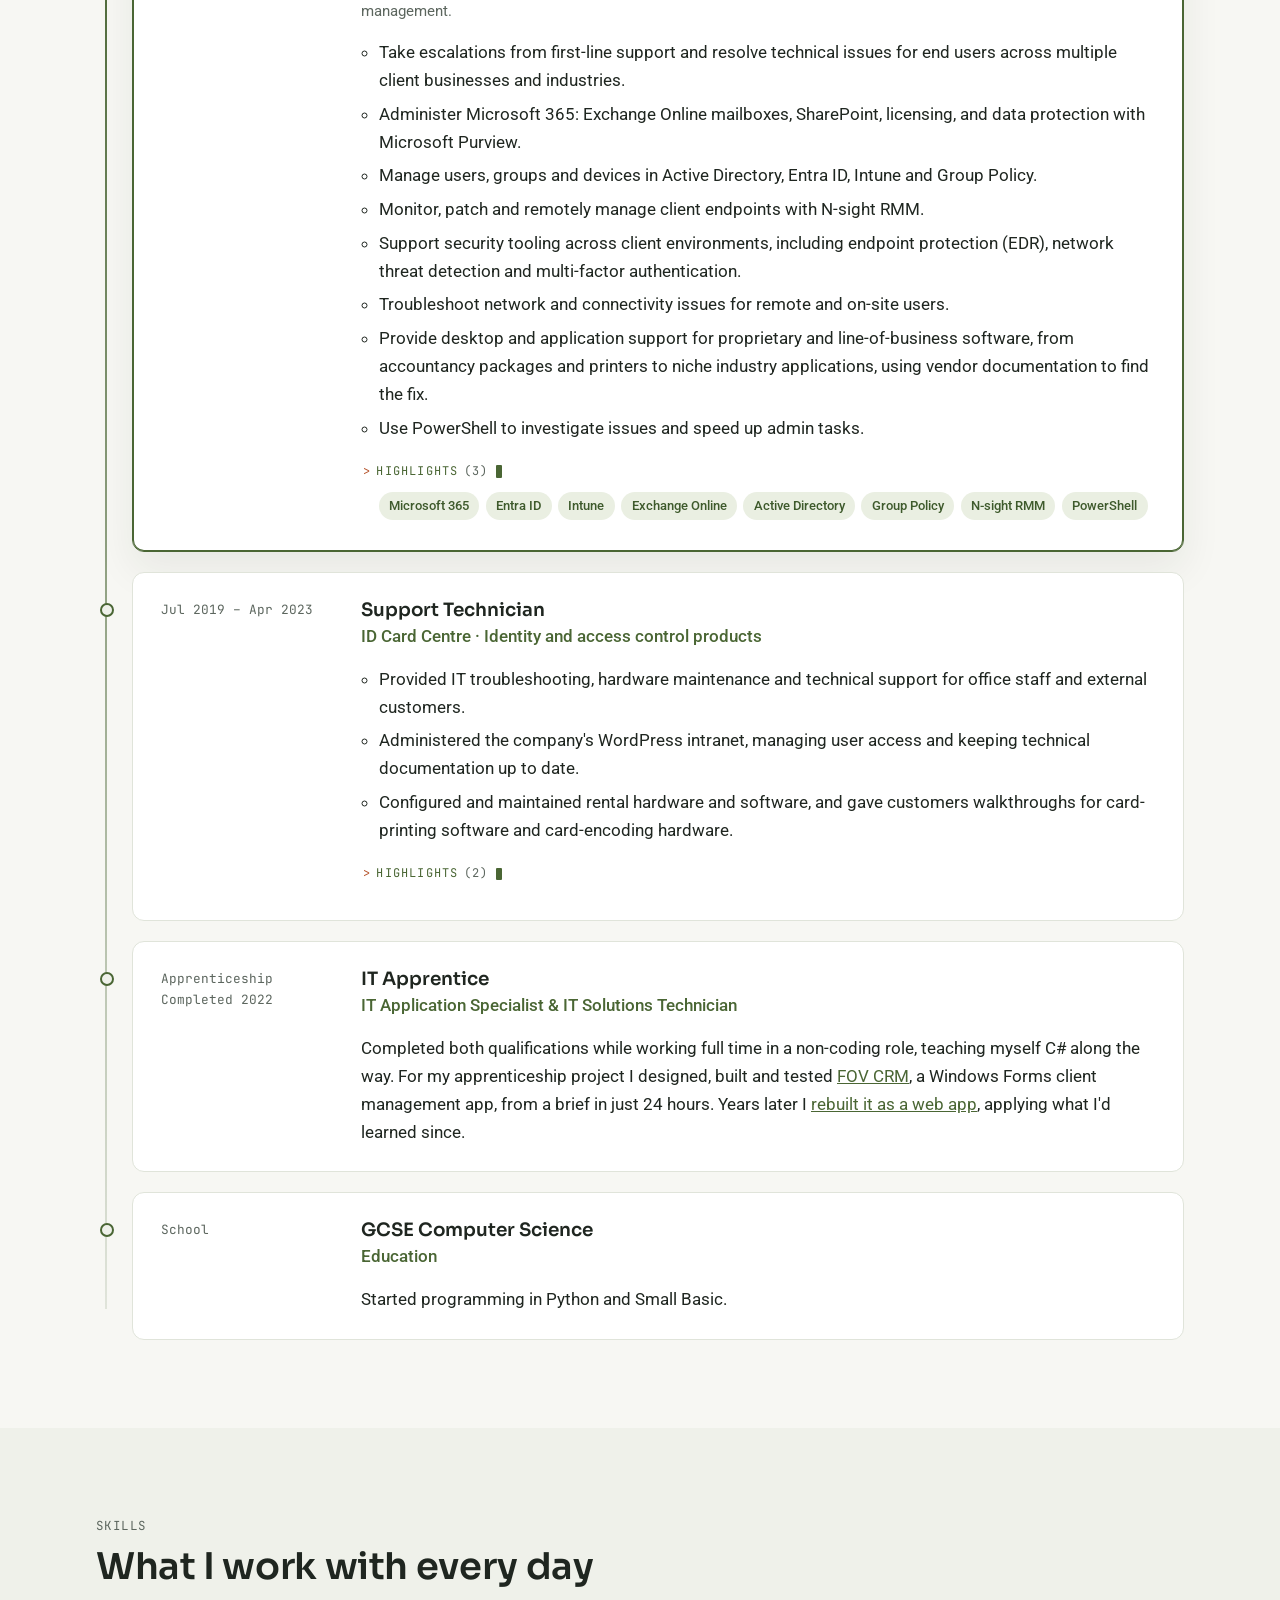
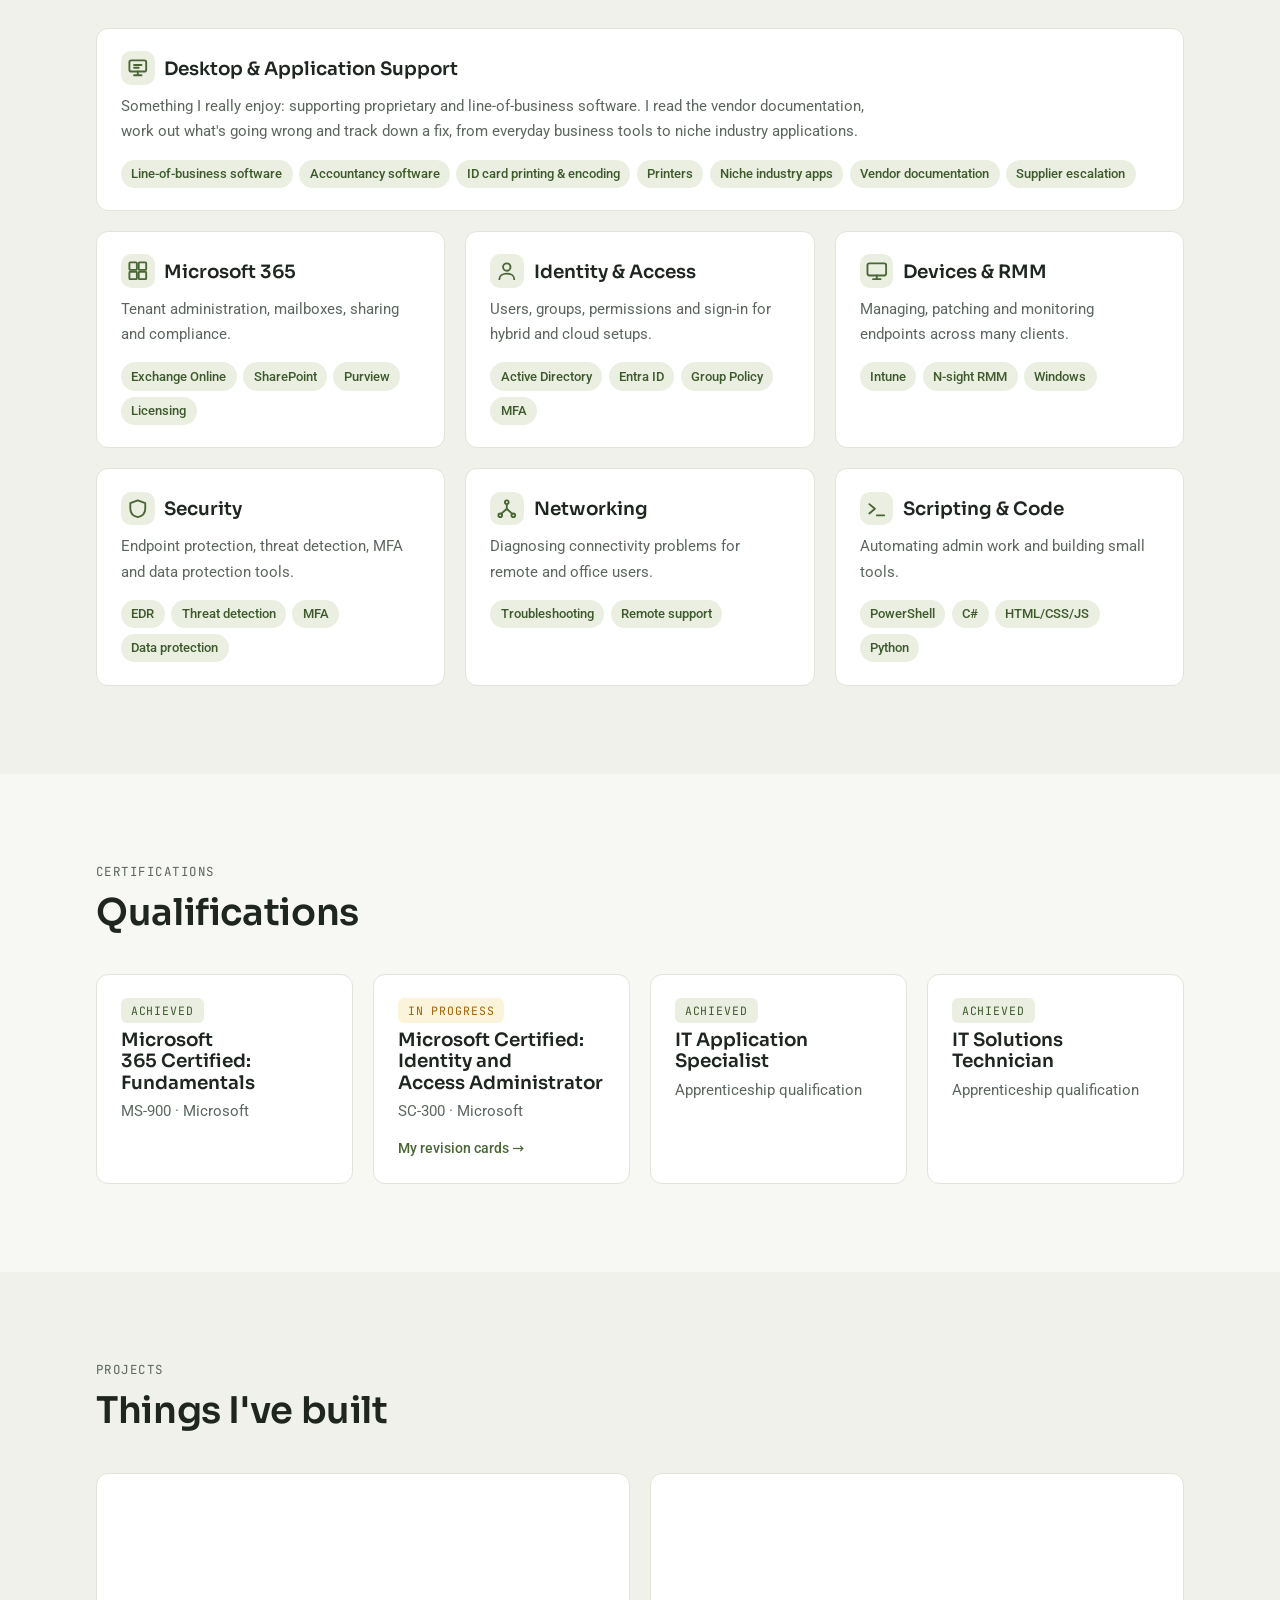
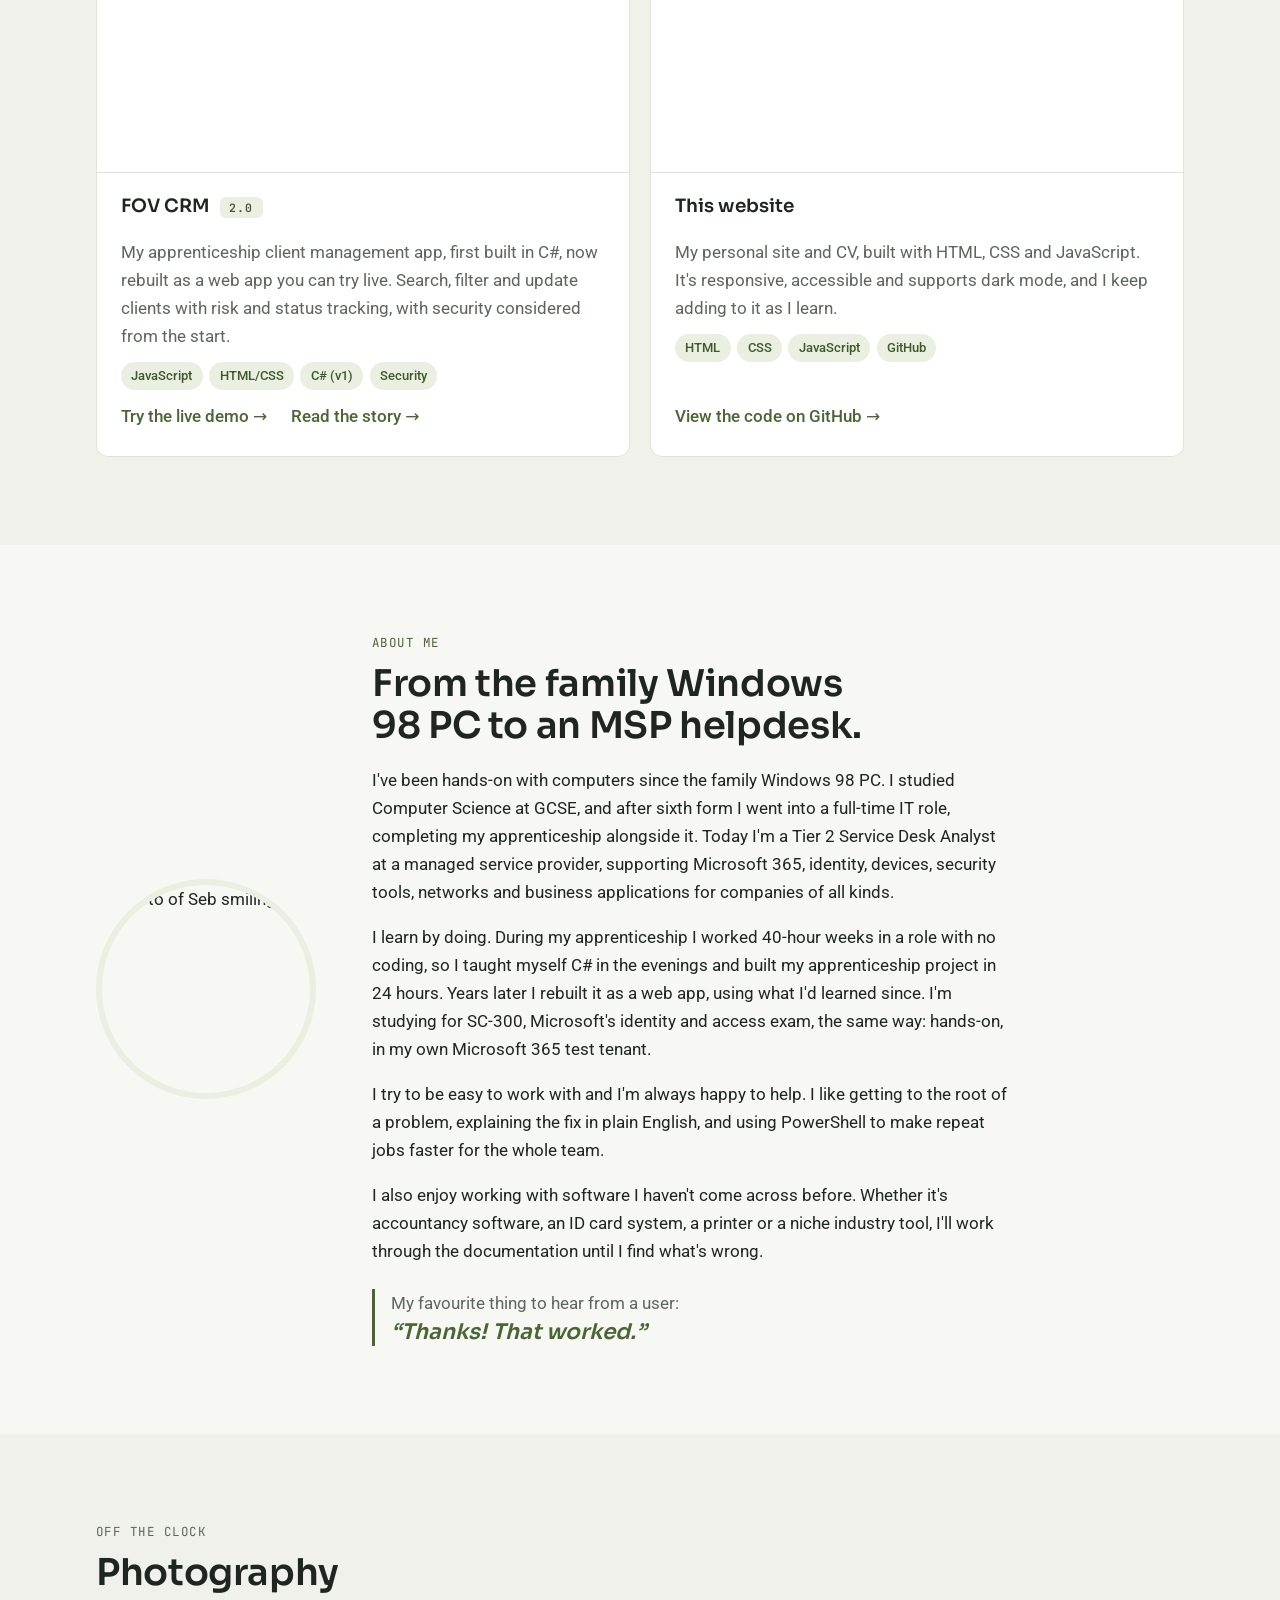
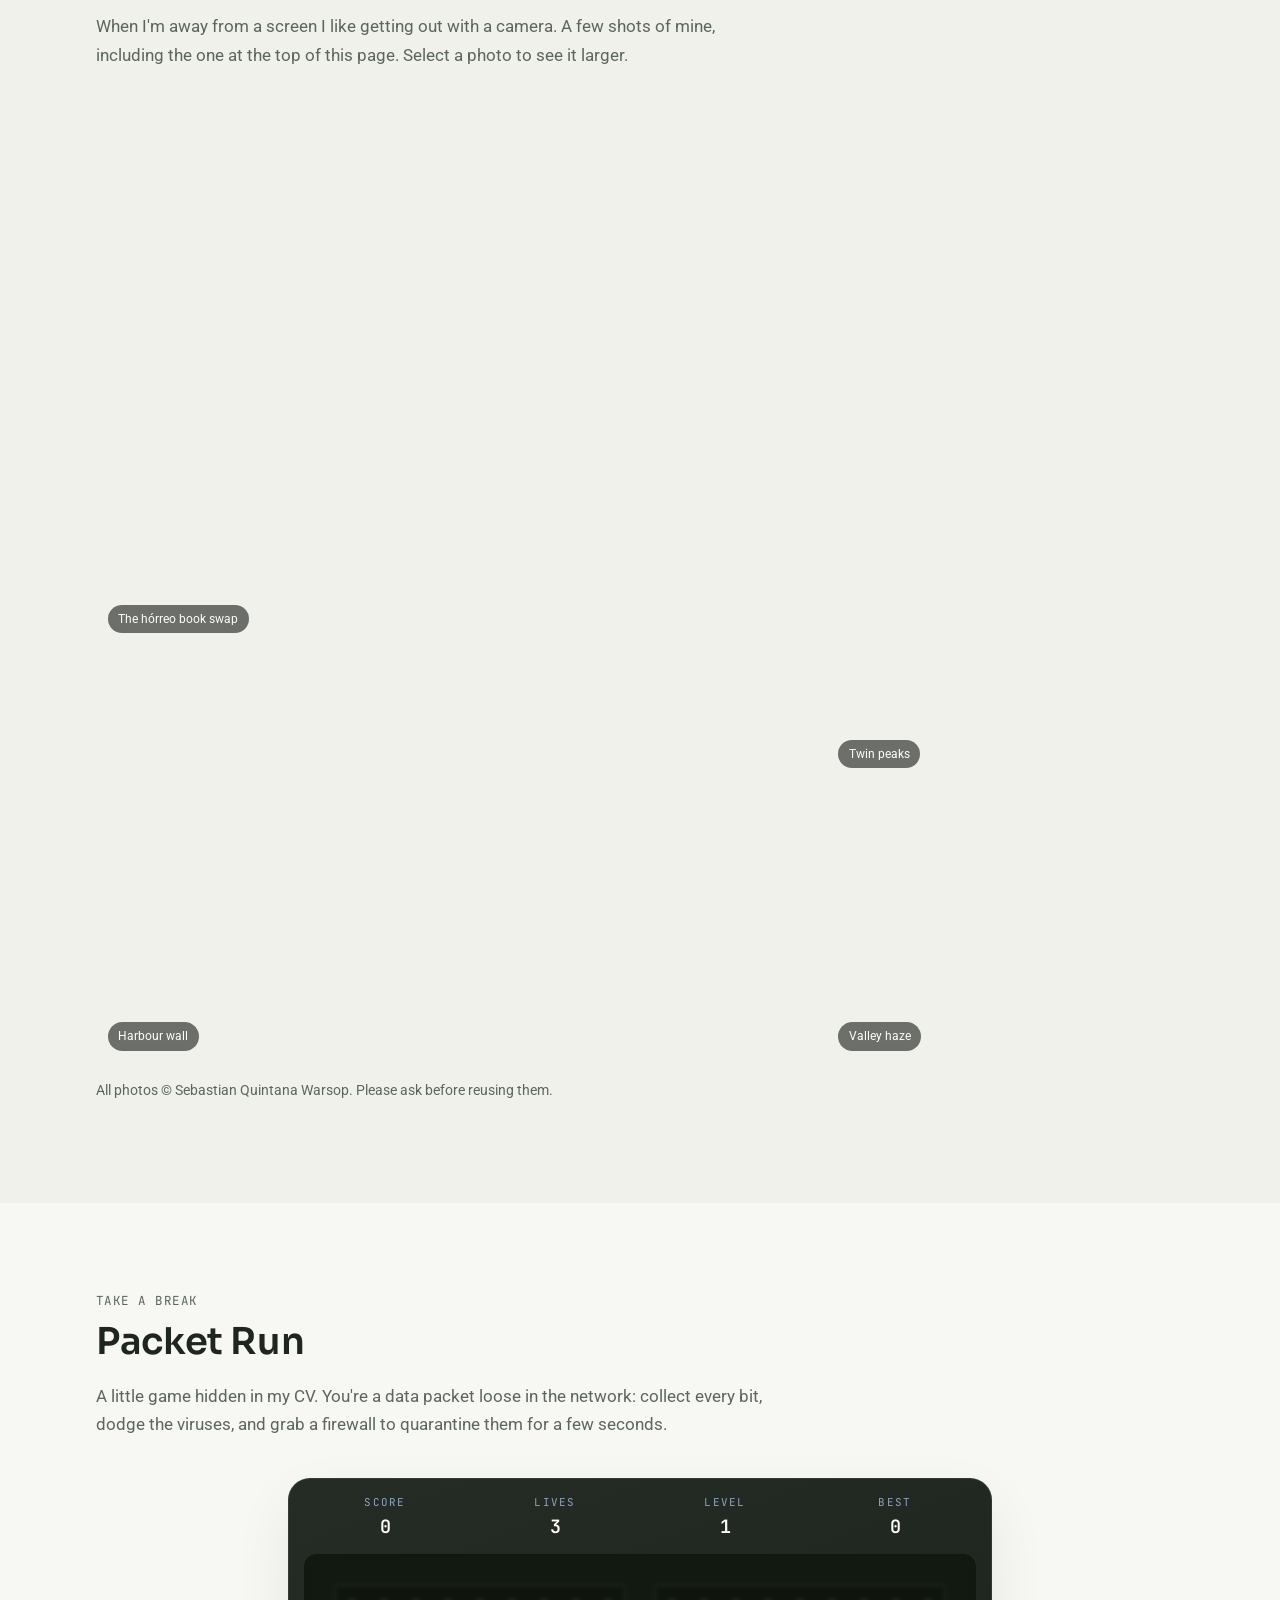
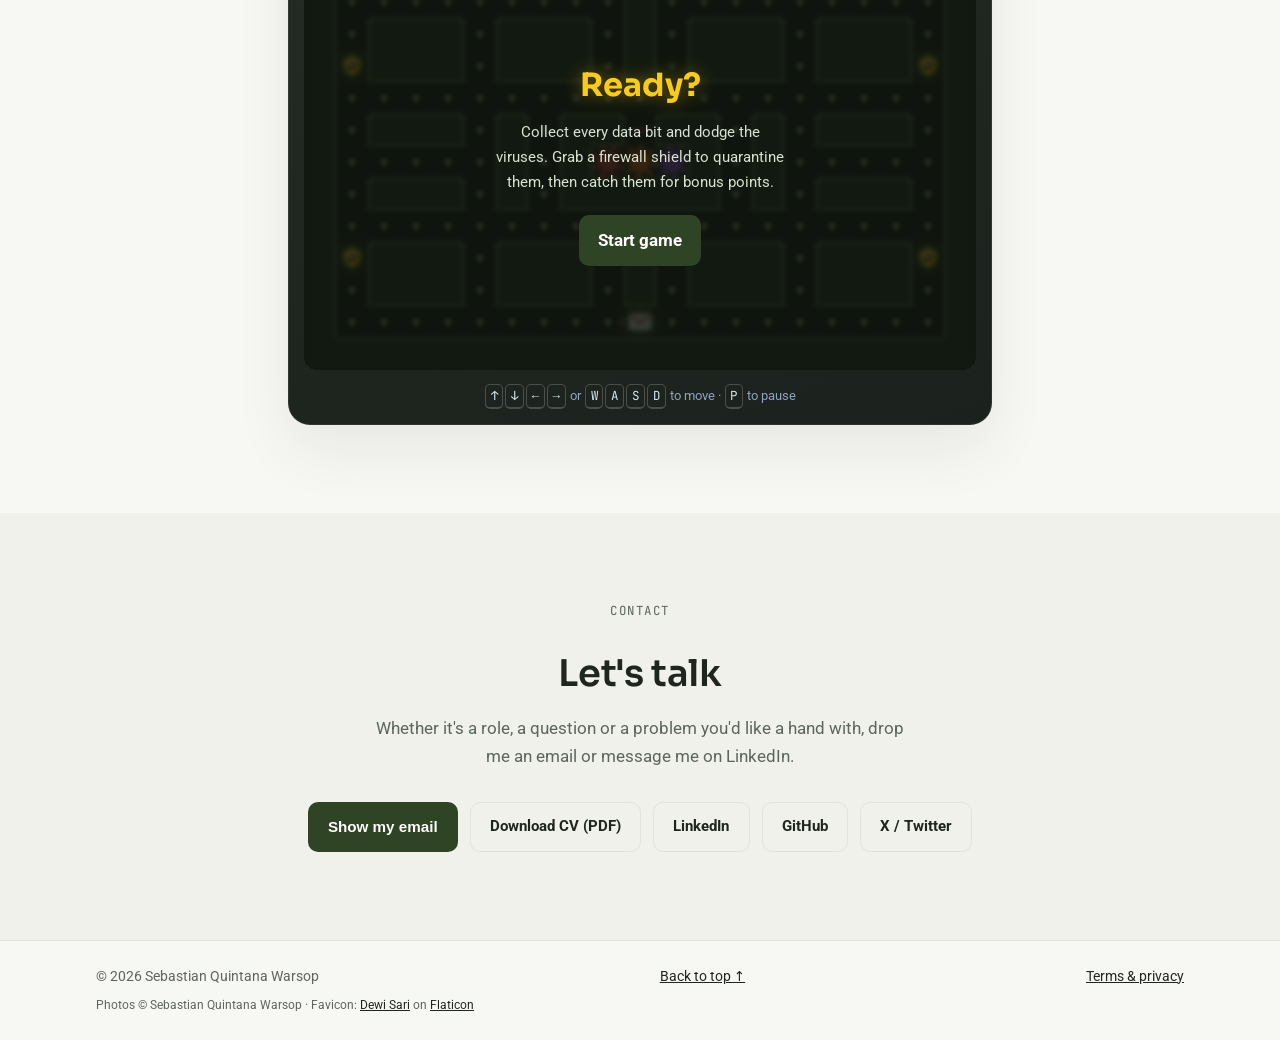
==== commit 1a092404: "Audit fixes: game only draws on screen, email button needs JS, easter egg only auto-plays when visib" ====
--- a/index.html
+++ b/index.html
@@ -426,7 +426,7 @@
                 <p>Whether it's a role, a question or a problem you'd like a hand with, drop me an email or message me on LinkedIn.</p>
                 <p class="email" id="email-slot" aria-live="polite"></p>
                 <div class="button-row">
-                    <button class="btn" type="button" id="email-reveal" data-u="10wqrbs" data-d="moc.liamg">Show my email</button>
+                    <button class="btn" type="button" id="email-reveal" hidden data-u="10wqrbs" data-d="moc.liamg">Show my email</button>
                     <a class="btn btn--ghost" href="Sebastian-Quintana-Warsop-CV.pdf" download>Download CV (PDF)</a>
                     <a class="btn btn--ghost" href="https://uk.linkedin.com/in/seb-qw-b14b28365" target="_blank" rel="noopener">LinkedIn</a>
                     <a class="btn btn--ghost" href="https://github.com/sebqw" target="_blank" rel="noopener">GitHub</a>
--- a/CSS/styles.css
+++ b/CSS/styles.css
@@ -793,30 +793,12 @@
 .egg-figure .eye { fill: var(--t-green); stroke: none; }
 .egg-figure .tache { fill: var(--t-green); stroke: none; filter: drop-shadow(0 0 4px rgba(77, 255, 143, 0.6)); }
 
-.egg-glow {
-  position: absolute;
-  left: 79%;
-  top: 84%;
-  width: 4.5rem;
-  height: 4.5rem;
-  translate: -50% -50%;
-  border-radius: 50%;
-  background: radial-gradient(circle, rgba(255, 214, 120, 0.5), transparent 65%);
-  animation: lantern 1.4s ease-in-out infinite alternate;
-  pointer-events: none;
-}
-
 .egg-rhyme { margin: 0; font-size: 0.95rem; line-height: 1.6; }
 .egg-rhyme b { color: var(--t-green); font-weight: 600; }
 .egg-sign { margin: 0.9rem 0 0; font-size: 0.72rem; color: var(--t-mute); }
 
 .terminal.show-egg .egg-text { animation: egg-in 0.8s 0.3s ease-out both; }
 
-@keyframes lantern {
-  from { opacity: 0.55; scale: 0.92; }
-  to   { opacity: 1; scale: 1.08; }
-}
-
 @keyframes egg-in {
   from { opacity: 0; transform: translateY(8px); filter: blur(4px); }
   to   { opacity: 1; transform: none; filter: none; }
@@ -830,7 +812,6 @@
 @media (prefers-reduced-motion: reduce) {
   .terminal,
   .t-line.is-new,
-  .egg-glow,
   .terminal.show-egg .egg-text { animation: none; }
 }
 
@@ -1256,7 +1237,8 @@
   color: var(--ink-soft);
 }
 
-.contact .email:empty { display: none; }
+.contact .email:empty,
+.contact .btn[hidden] { display: none; }
 .contact .email a { color: inherit; }
 
 .contact .email {
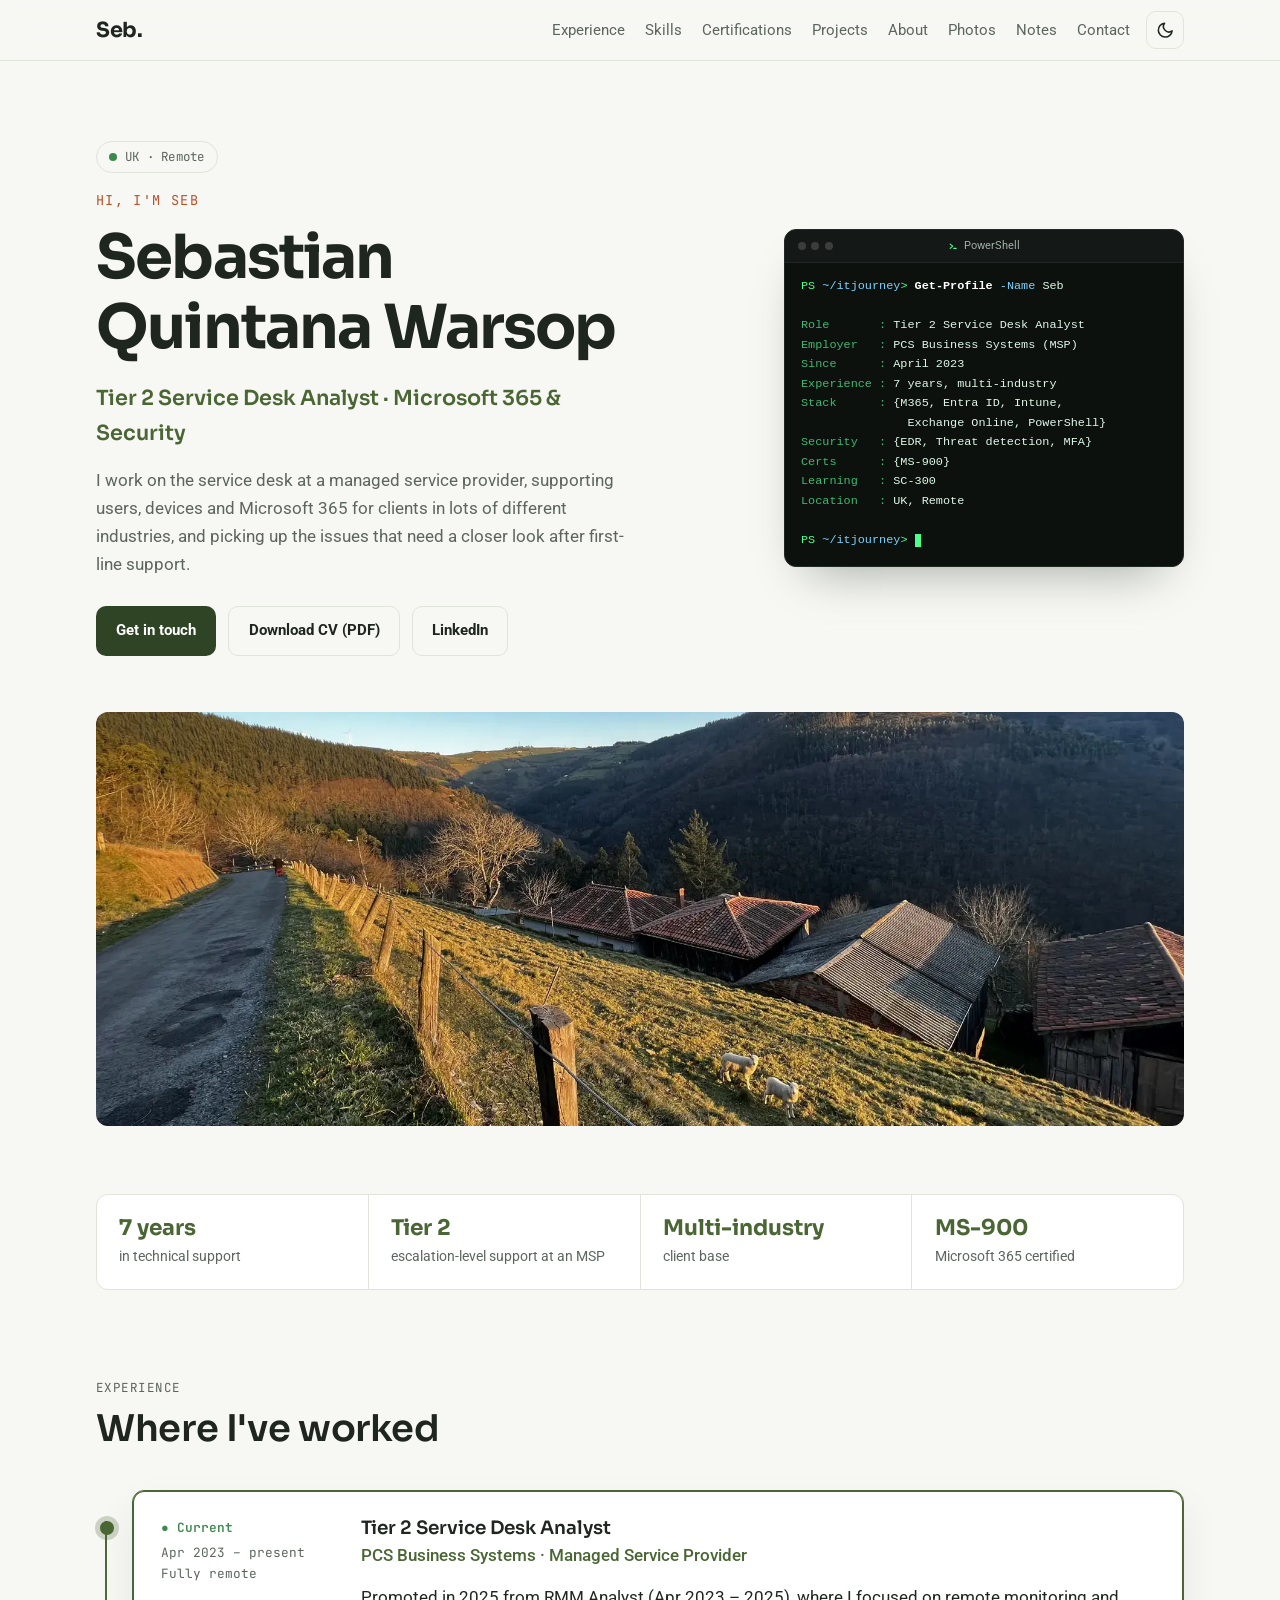
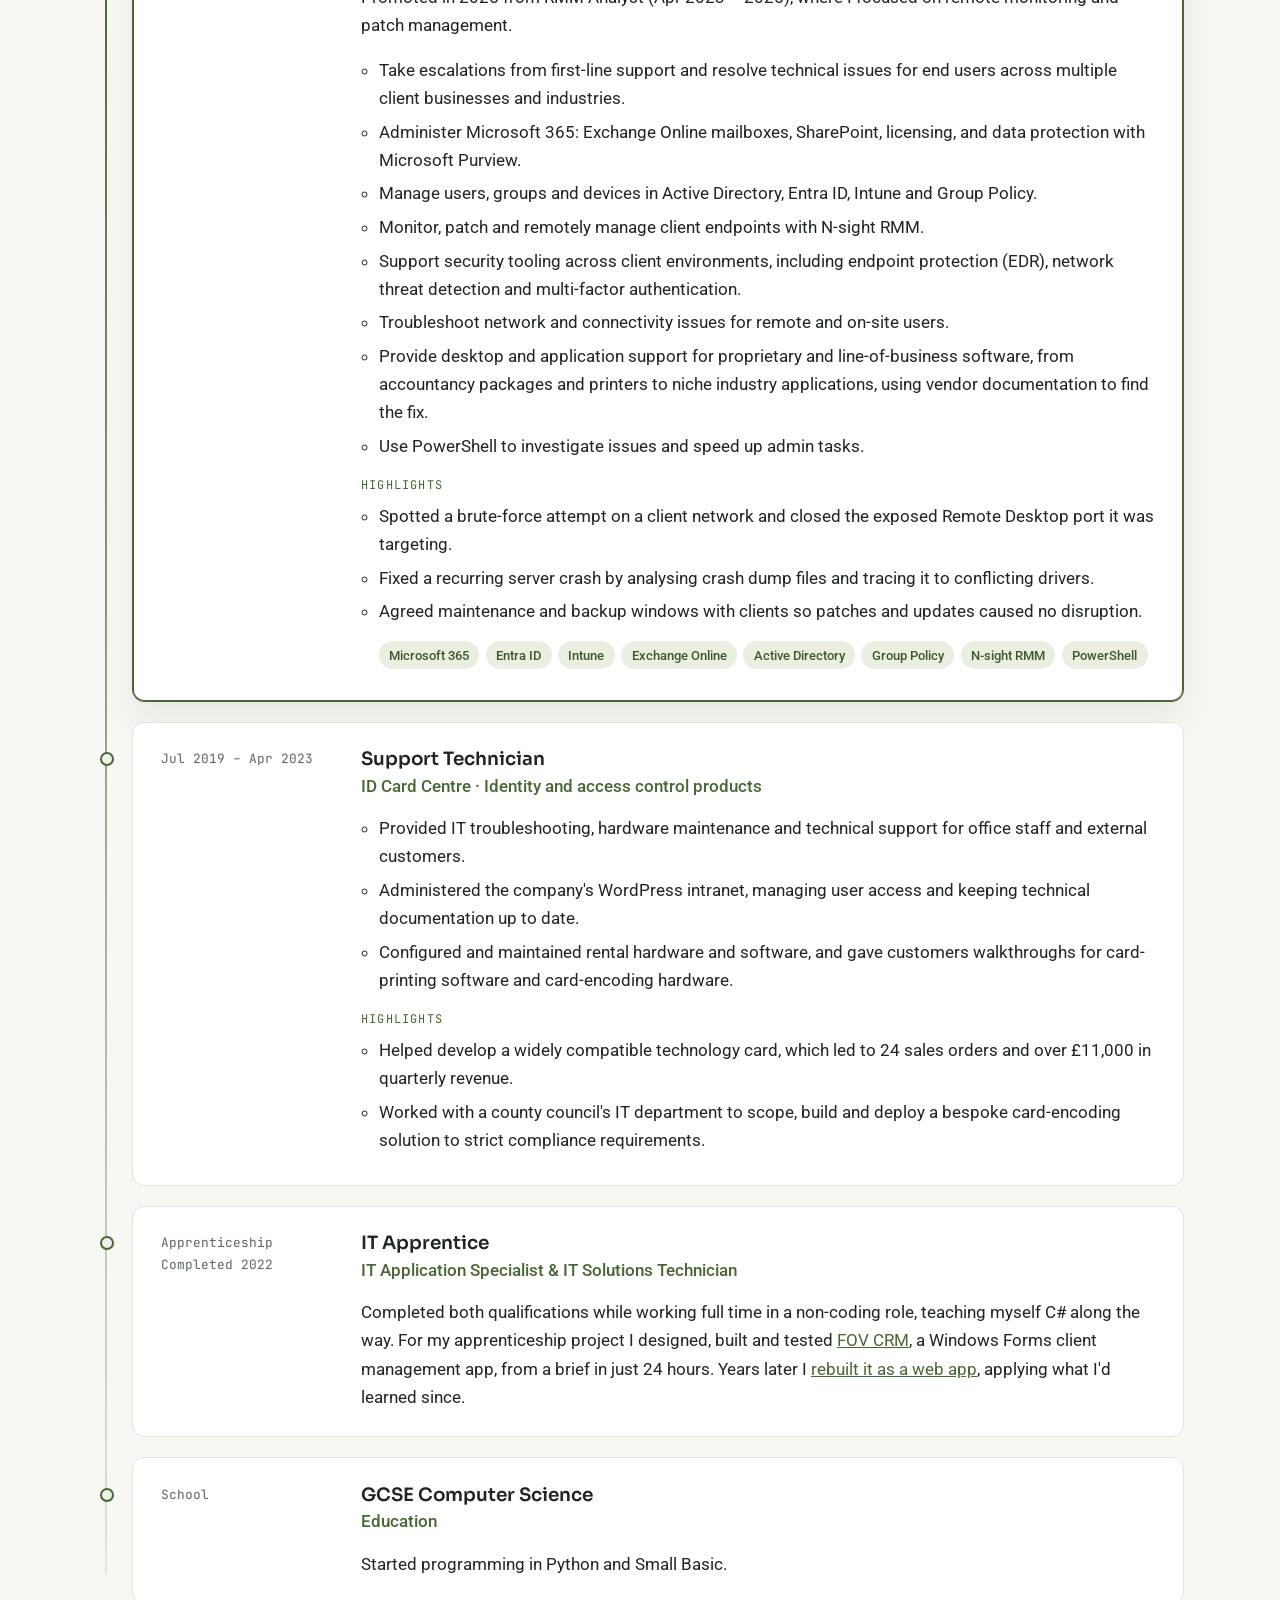
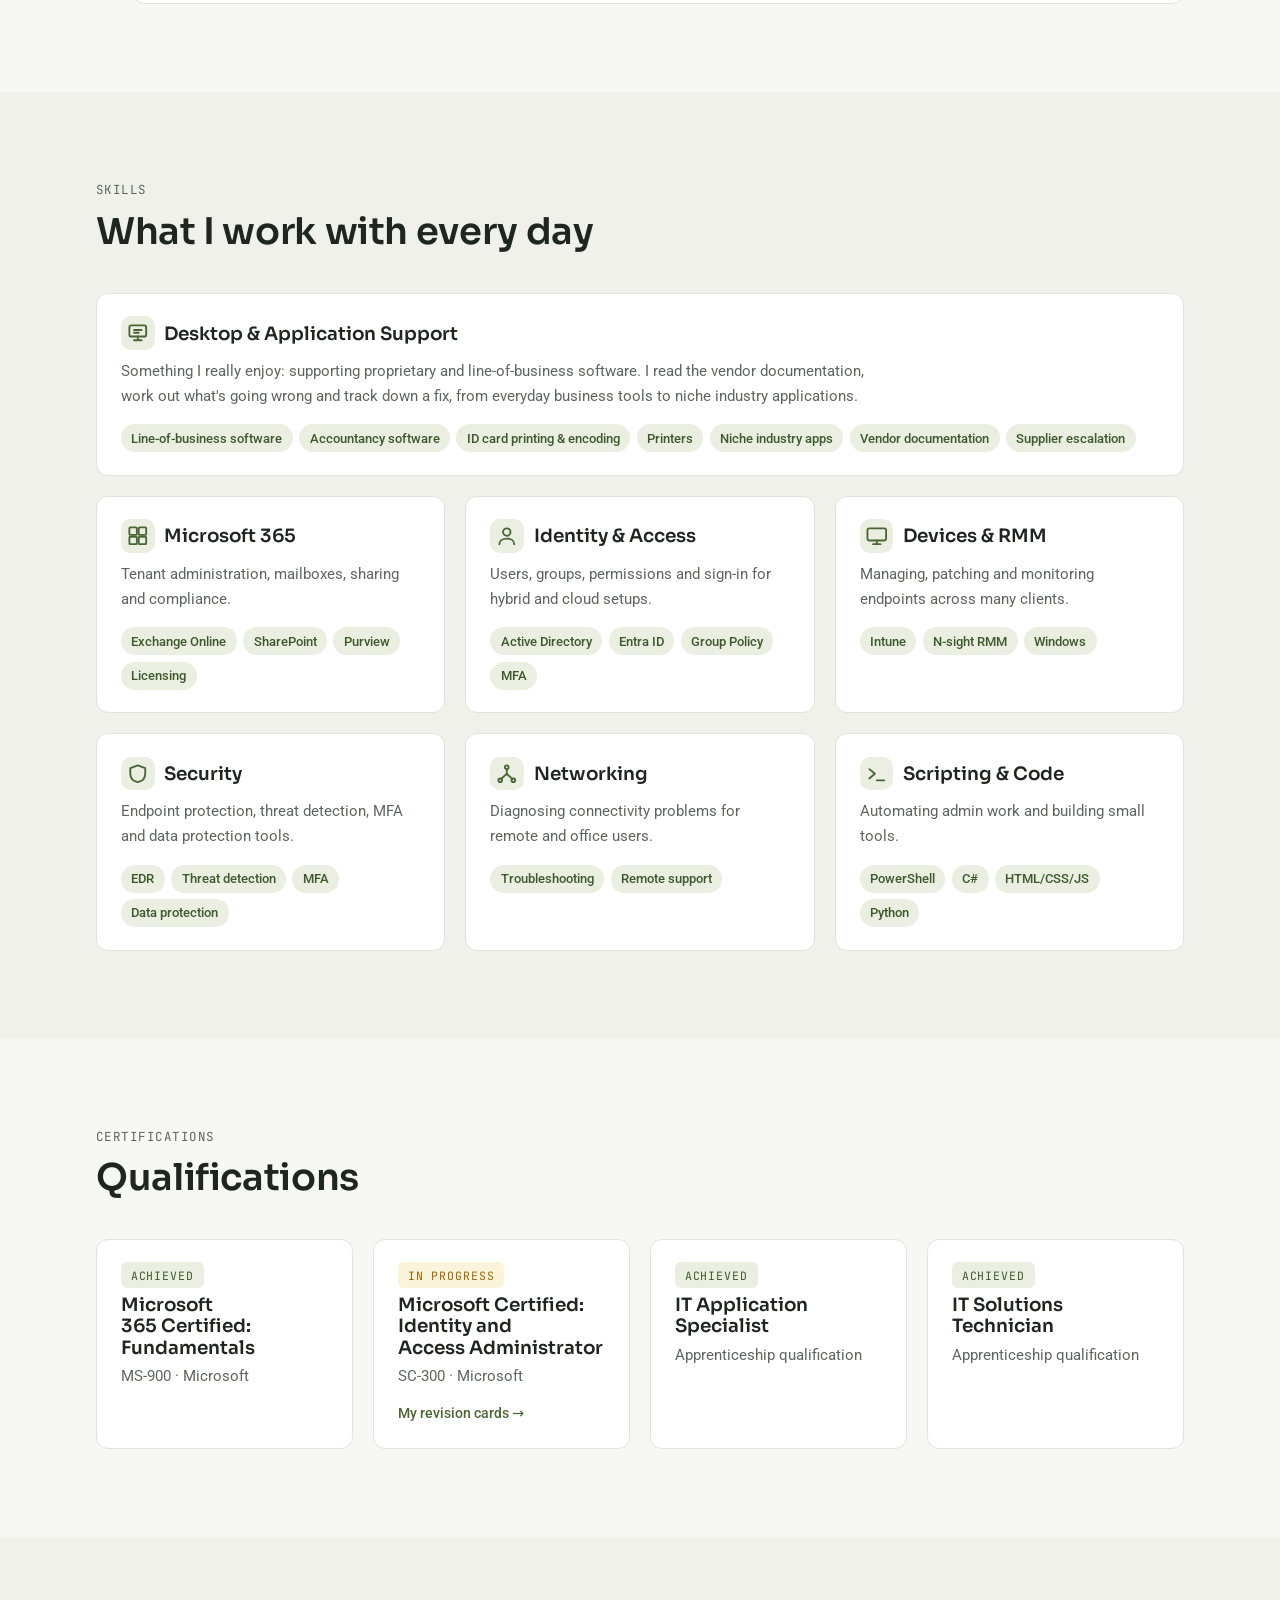
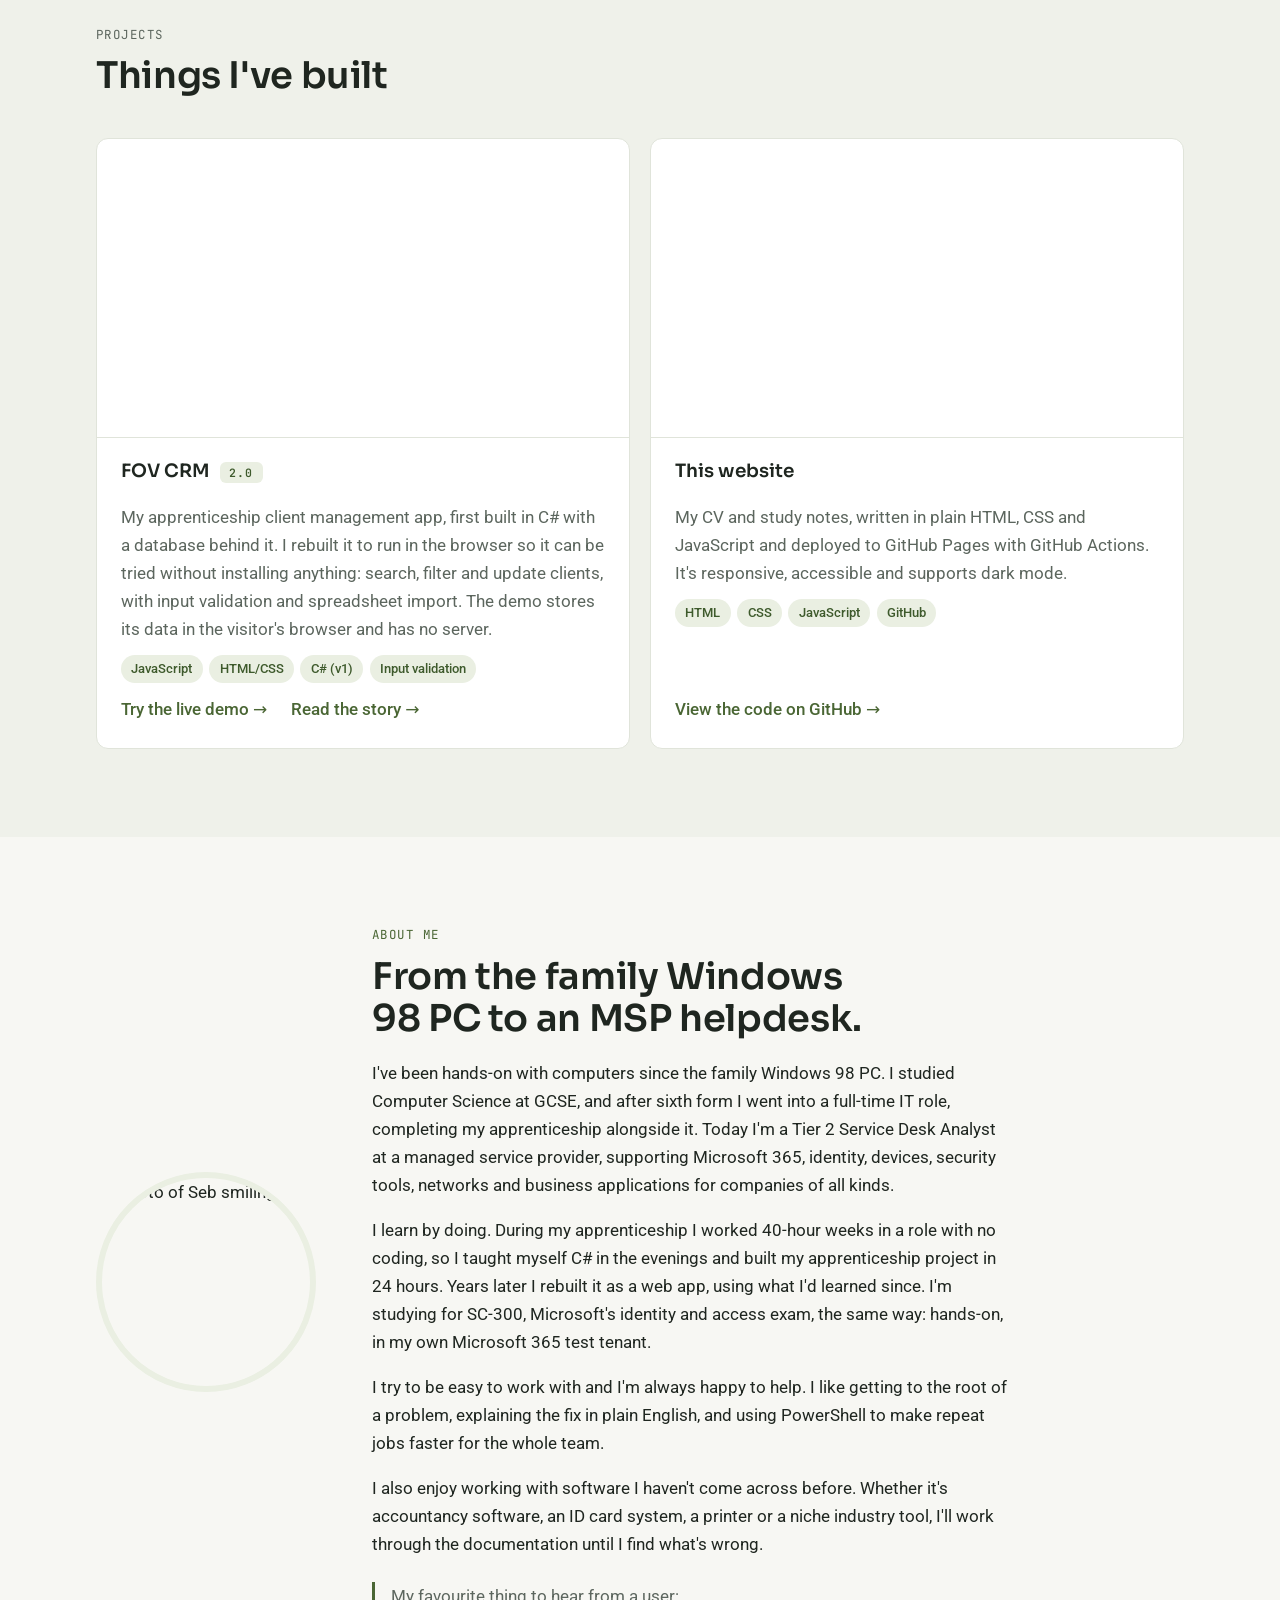
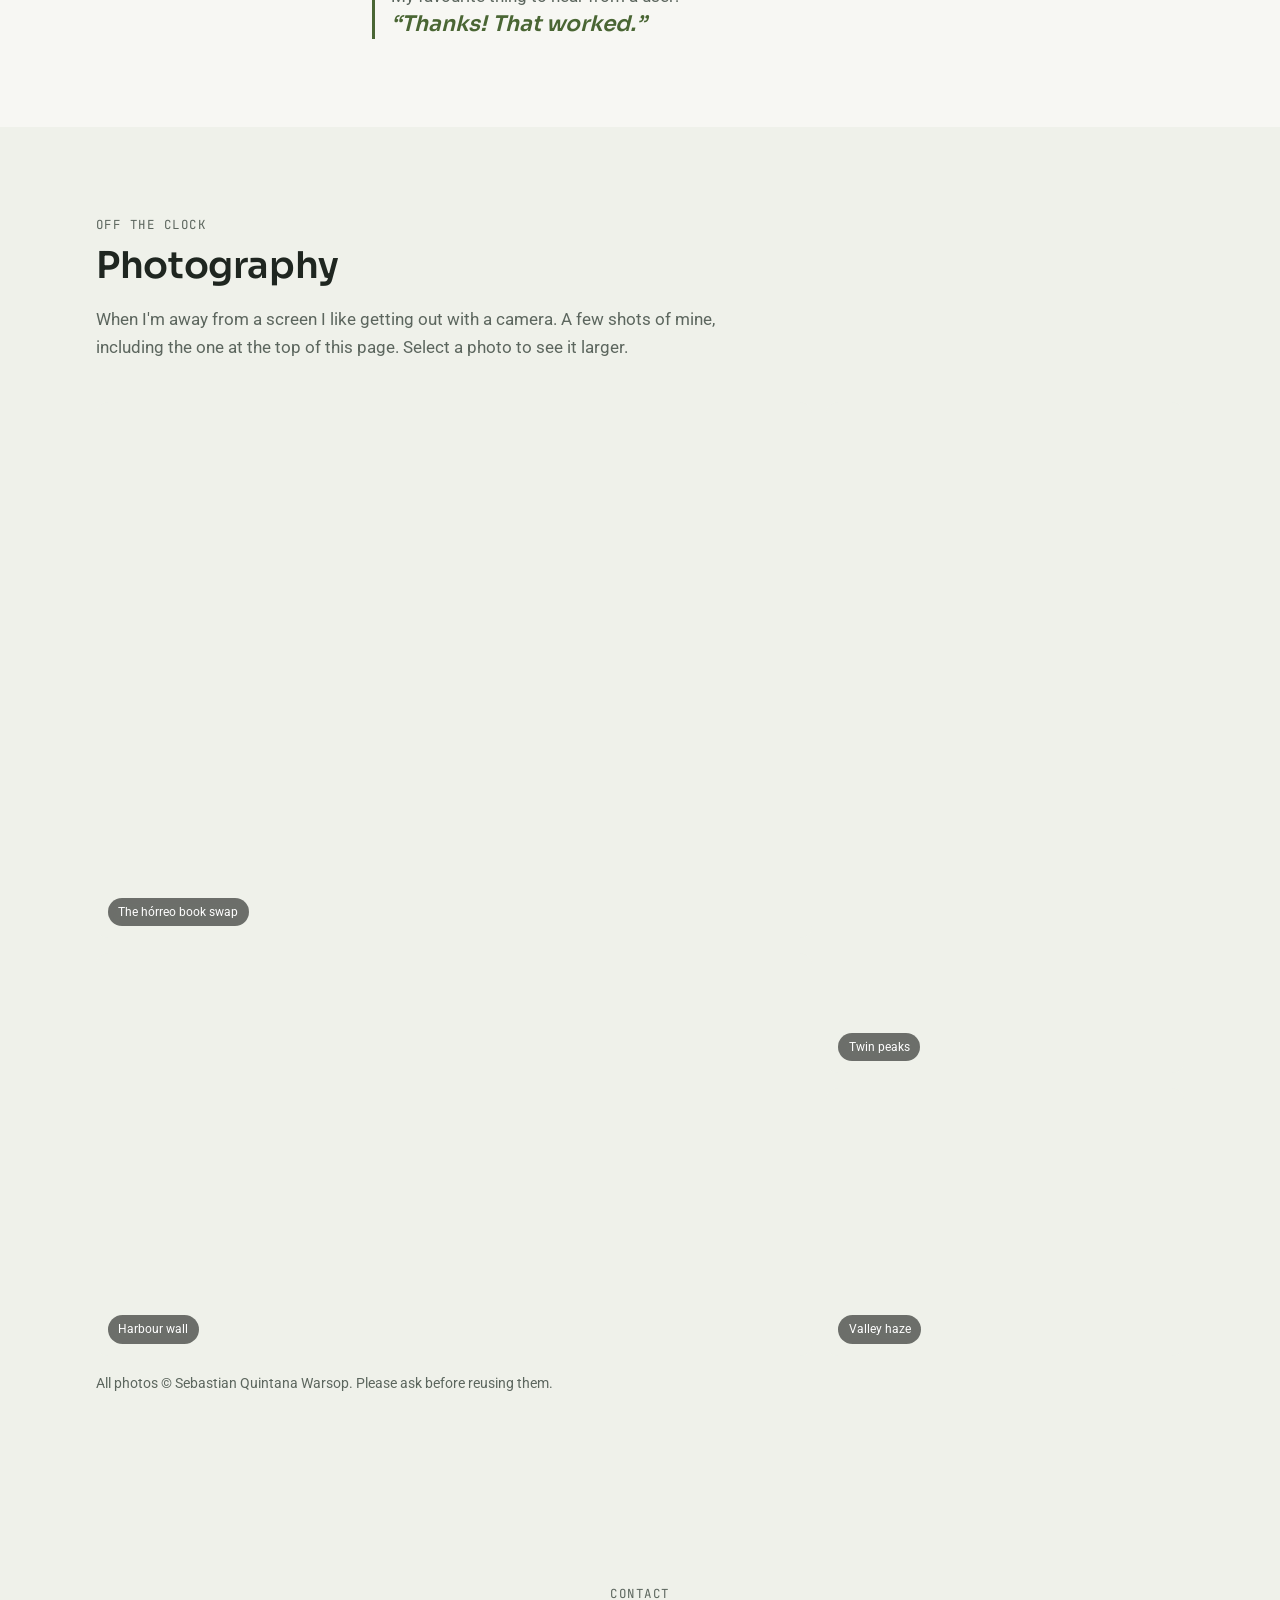
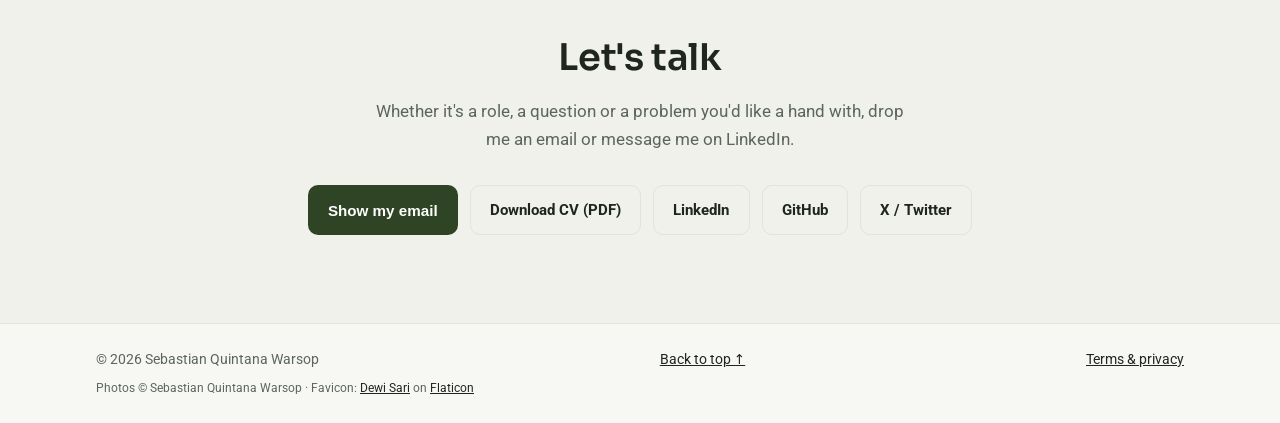
==== commit bd88ffba: "More professional: remove easter egg, game, physics and terminal effects; show highlights; plain ter" ====
--- a/index.html
+++ b/index.html
@@ -60,7 +60,6 @@
                 <li><a href="#projects">Projects</a></li>
                 <li><a href="#about">About</a></li>
                 <li><a href="#photos">Photos</a></li>
-                <li><a href="#play">Play</a></li>
                 <li><a href="notes/">Notes</a></li>
                 <li><a href="#contact">Contact</a></li>
             </ul>
@@ -87,12 +86,11 @@
 
             <div class="terminal" role="img" aria-label="A PowerShell window summarising Seb's profile">
                 <div class="terminal-body">
-                <canvas class="t-rain" aria-hidden="true"></canvas>
                 <div class="terminal-bar" aria-hidden="true">
                     <span class="t-lights"><i></i><i></i><i></i></span>
                     <span class="t-title"><svg viewBox="0 0 24 24" fill="none" stroke="currentColor" stroke-width="2.4" stroke-linecap="round" stroke-linejoin="round"><path d="M5 7l6 5-6 5M13 17h6"/></svg>PowerShell</span>
                 </div>
-<pre aria-hidden="true"><span class="t-prompt">PS <span class="t-path">~/itjourney</span>&gt;</span> <span class="t-cmd">Get-Engineer</span> <span class="t-param">-Name</span> Seb
+<pre aria-hidden="true"><span class="t-prompt">PS <span class="t-path">~/itjourney</span>&gt;</span> <span class="t-cmd">Get-Profile</span> <span class="t-param">-Name</span> Seb
 
 <span class="t-key">Role       :</span> Tier 2 Service Desk Analyst
 <span class="t-key">Employer   :</span> PCS Business Systems (MSP)
@@ -297,8 +295,8 @@
                         <img src="images/project-2.webp" alt="FOV CRM's Client Activity screen" width="1326" height="828" loading="lazy" decoding="async">
                         <div class="project-body">
                             <h3>FOV CRM <span class="badge">2.0</span></h3>
-                            <p>My apprenticeship client management app, first built in C#, now rebuilt as a web app you can try live. Search, filter and update clients with risk and status tracking, with security considered from the start.</p>
-                            <ul class="chips"><li>JavaScript</li><li>HTML/CSS</li><li>C# (v1)</li><li>Security</li></ul>
+                            <p>My apprenticeship client management app, first built in C# with a database behind it. I rebuilt it to run in the browser so it can be tried without installing anything: search, filter and update clients, with input validation and spreadsheet import. The demo stores its data in the visitor's browser and has no server.</p>
+                            <ul class="chips"><li>JavaScript</li><li>HTML/CSS</li><li>C# (v1)</li><li>Input validation</li></ul>
                             <div class="project-links">
                                 <a class="link" href="crm/">Try the live demo →</a>
                                 <a class="link" href="project.html">Read the story →</a>
@@ -310,7 +308,7 @@
                         <img src="images/site-preview.webp" alt="The home page of this website" width="1200" height="675" loading="lazy" decoding="async">
                         <div class="project-body">
                             <h3>This website</h3>
-                            <p>My personal site and CV, built with HTML, CSS and JavaScript. It's responsive, accessible and supports dark mode, and I keep adding to it as I learn.</p>
+                            <p>My CV and study notes, written in plain HTML, CSS and JavaScript and deployed to GitHub Pages with GitHub Actions. It's responsive, accessible and supports dark mode.</p>
                             <ul class="chips"><li>HTML</li><li>CSS</li><li>JavaScript</li><li>GitHub</li></ul>
                             <a class="link" href="https://github.com/sebqw/ITJourney" target="_blank" rel="noopener">View the code on GitHub →</a>
                         </div>
@@ -382,43 +380,6 @@
             </dialog>
         </section>
 
-        <section id="play">
-            <div class="wrap">
-                <div class="section-head">
-                    <p class="eyebrow">Take a break</p>
-                    <h2>Packet Run</h2>
-                    <p>A little game hidden in my CV. You're a data packet loose in the network: collect every bit, dodge the viruses, and grab a firewall to quarantine them for a few seconds.</p>
-                </div>
-
-                <div class="arcade" id="arcade">
-                    <div class="arcade-hud">
-                        <div><span>Score</span><strong id="g-score">0</strong></div>
-                        <div><span>Lives</span><strong id="g-lives">3</strong></div>
-                        <div><span>Level</span><strong id="g-level">1</strong></div>
-                        <div><span>Best</span><strong id="g-best">0</strong></div>
-                    </div>
-
-                    <div class="arcade-screen">
-                        <canvas id="game" tabindex="0" role="img" aria-label="Packet Run game: a data packet collecting bits in a maze while avoiding viruses"></canvas>
-                        <div class="arcade-overlay" id="g-overlay">
-                            <p class="arcade-title" id="g-title">Ready?</p>
-                            <p id="g-msg">Collect every data bit and dodge the viruses. Grab a firewall shield to quarantine them, then catch them for bonus points.</p>
-                            <button class="btn" type="button" id="g-start">Start game</button>
-                        </div>
-                    </div>
-
-                    <div class="dpad" aria-label="Direction controls">
-                        <button type="button" class="dpad-up" data-steer="up" aria-label="Up">▲</button>
-                        <button type="button" class="dpad-left" data-steer="left" aria-label="Left">◀</button>
-                        <button type="button" class="dpad-right" data-steer="right" aria-label="Right">▶</button>
-                        <button type="button" class="dpad-down" data-steer="down" aria-label="Down">▼</button>
-                    </div>
-
-                    <p class="arcade-help"><kbd>↑</kbd><kbd>↓</kbd><kbd>←</kbd><kbd>→</kbd> or <kbd>W</kbd><kbd>A</kbd><kbd>S</kbd><kbd>D</kbd> to move · <kbd>P</kbd> to pause</p>
-                </div>
-            </div>
-        </section>
-
         <section id="contact" class="contact">
             <div class="wrap">
                 <p class="eyebrow">Contact</p>
@@ -446,11 +407,8 @@
     </footer>
 
     <script src="js/site.js"></script>
-    <script src="js/terminal.js"></script>
-    <script src="js/highlights.js"></script>
     <script src="js/gallery.js"></script>
     <script src="js/contact.js"></script>
-    <script src="js/packet-run.js"></script>
 </body>
 
 </html>
--- a/CSS/styles.css
+++ b/CSS/styles.css
@@ -399,65 +399,87 @@
 }
 :root[data-theme="dark"] .hero-photo img { filter: brightness(0.82) saturate(0.9); }
 
-/* PowerShell card: a modern terminal window with an animated glowing edge.
-   js/terminal.js adds the faint digital rain and types the output in. */
-
-@property --t-angle {
-  syntax: "<angle>";
-  initial-value: 0deg;
-  inherits: false;
-}
+/* PowerShell card: a static summary styled like a terminal window */
 
 .terminal {
   --t-green: #4dff8f;
   --t-green-dim: #3fb873;
-  --t-mute: #6b7f73;
-  position: relative;
-  isolation: isolate;
-  border-radius: 14px;
-  padding: 1px;
-  /* Thin gradient edge that slowly travels round the window */
-  background: conic-gradient(from var(--t-angle), rgba(77, 255, 143, 0.05) 0deg, rgba(77, 255, 143, 0.75) 60deg, rgba(56, 189, 248, 0.5) 110deg, rgba(77, 255, 143, 0.05) 170deg 360deg);
-  animation: t-spin 8s linear infinite;
-  box-shadow: 0 30px 60px -20px rgba(8, 30, 16, 0.45), 0 0 40px -10px rgba(77, 255, 143, 0.18);
+  width: 100%;
+  max-width: 25rem;
+  justify-self: end;
+  overflow: hidden;
+  border-radius: 12px;
+  border: 1px solid #1f2a22;
+  background: #0c110e;
+  box-shadow: 0 24px 48px -24px rgba(8, 30, 16, 0.4);
   font-family: var(--mono);
   font-size: 0.74rem;
   line-height: 1.65;
-  width: 100%;
-  max-width: 25rem;
-  justify-self: end;
-}
-
-.terminal-body {
+}
+
+.terminal-bar {
   position: relative;
-  isolation: isolate;
-  overflow: hidden;
-  border-radius: 13px;
-  background:
-    radial-gradient(120% 80% at 100% 0%, rgba(77, 255, 143, 0.08), transparent 55%),
-    linear-gradient(180deg, #0c110e, #070a08);
-}
-
-.t-rain {
+  display: flex;
+  align-items: center;
+  justify-content: center;
+  padding: 0.45rem 0.8rem;
+  border-bottom: 1px solid rgba(255, 255, 255, 0.06);
+  background: rgba(255, 255, 255, 0.03);
+  font-family: var(--body);
+  font-size: 0.68rem;
+  color: #9fb0a6;
+}
+
+.t-lights {
   position: absolute;
-  inset: 0;
-  z-index: -1;
-  width: 100%;
-  height: 100%;
-  opacity: 0.14;
-  /* Rain fades out towards the text side */
-  -webkit-mask-image: linear-gradient(to left, #000 15%, transparent 70%);
-  mask-image: linear-gradient(to left, #000 15%, transparent 70%);
+  left: 0.8rem;
+  display: flex;
+  gap: 0.35rem;
+}
+
+.t-lights i {
+  width: 0.5rem;
+  height: 0.5rem;
+  border-radius: 50%;
+  background: rgba(255, 255, 255, 0.16);
+}
+
+.t-title {
+  display: inline-flex;
+  align-items: center;
+  gap: 0.4rem;
+}
+
+.t-title svg { width: 0.65rem; height: 0.65rem; color: var(--t-green); }
+
+.terminal pre {
+  margin: 0;
+  padding: 0.85rem 1rem 1rem;
+  color: #dff7e8;
+  white-space: pre-wrap;
+  overflow-x: auto;
+}
+
+.t-prompt { color: var(--t-green); }
+.t-path   { color: #7dd3fc; }
+.t-cmd    { color: #fff; font-weight: 600; }
+.t-param  { color: #7dd3fc; }
+.t-key    { color: var(--t-green-dim); }
+
+.t-cursor {
+  display: inline-block;
+  width: 0.55em;
+  height: 1.1em;
+  vertical-align: text-bottom;
+  background: var(--t-green);
+  animation: blink 1.1s steps(1) infinite;
+}
+
+@keyframes blink {
+  50% { opacity: 0; }
 }
 
 /* ---------- Terms page ---------- */
-
-.legal-byline {
-  margin-top: 1rem;
-  font-size: 0.85rem;
-  font-style: italic;
-  color: var(--ink-soft);
-}
 
 .legal { padding: clamp(2rem, 5vw, 3.5rem) 0; }
 
@@ -638,181 +660,6 @@
 
 @media (prefers-reduced-motion: reduce) {
   .shot-open img, .lightbox[open] { transition: none; animation: none; }
-}
-
-/* Words the window can shove about (js/terminal.js) */
-.bump { display: inline-block; will-change: transform; }
-.hero .hi .bump { display: inline-block; }
-
-/* Movable window (js/terminal.js) */
-.terminal { z-index: 5; }
-.terminal-bar { cursor: grab; touch-action: none; user-select: none; -webkit-user-select: none; }
-.terminal.is-dragging { z-index: 50; }
-.terminal.is-dragging .terminal-bar { cursor: grabbing; }
-.terminal.is-dragging { box-shadow: 0 45px 80px -20px rgba(8, 30, 16, 0.55), 0 0 50px -8px rgba(77, 255, 143, 0.3); }
-.terminal.is-snapping { transition: translate 0.5s cubic-bezier(0.2, 0.8, 0.2, 1), rotate 0.5s ease; }
-
-/* Title bar: Mac-style window buttons, centred title like a Linux/Mac terminal */
-.terminal-bar {
-  position: relative;
-  display: flex;
-  align-items: center;
-  justify-content: center;
-  padding: 0.45rem 0.8rem;
-  border-bottom: 1px solid rgba(255, 255, 255, 0.06);
-  background: linear-gradient(180deg, rgba(255, 255, 255, 0.05), rgba(255, 255, 255, 0.02));
-  font-family: var(--body);
-  font-size: 0.68rem;
-  color: #9fb0a6;
-}
-
-.t-lights {
-  position: absolute;
-  left: 0.8rem;
-  display: flex;
-  gap: 0.35rem;
-}
-
-.t-lights i {
-  width: 0.5rem;
-  height: 0.5rem;
-  border-radius: 50%;
-  background: rgba(255, 255, 255, 0.16);
-}
-
-.t-title {
-  display: inline-flex;
-  align-items: center;
-  gap: 0.4rem;
-  white-space: nowrap;
-  overflow: hidden;
-  text-overflow: ellipsis;
-  max-width: calc(100% - 7rem);
-}
-
-.t-title svg { flex: none; width: 0.65rem; height: 0.65rem; color: var(--t-green); }
-
-.t-path { color: #7dd3fc; text-shadow: none; }
-
-.terminal pre {
-  position: relative;
-  margin: 0;
-  padding: 0.85rem 1rem 1rem;
-  color: #dff7e8;
-  white-space: pre-wrap;
-  overflow-x: auto;
-}
-
-.t-prompt { color: var(--t-green); text-shadow: 0 0 10px rgba(77, 255, 143, 0.6); }
-.t-cmd    { color: #fff; font-weight: 600; }
-.t-param  { color: #7dd3fc; }
-.t-key    { color: var(--t-green-dim); }
-
-/* Lines waiting to be typed keep their space so nothing jumps */
-.t-line.is-waiting { visibility: hidden; }
-.t-line.is-new { animation: t-glow 1.2s ease-out; }
-
-.t-cursor {
-  display: inline-block;
-  width: 0.55em;
-  height: 1.1em;
-  vertical-align: text-bottom;
-  border-radius: 2px;
-  background: var(--t-green);
-  box-shadow: 0 0 12px rgba(77, 255, 143, 0.8);
-  animation: blink 1.1s steps(1) infinite;
-}
-
-@keyframes blink {
-  50% { opacity: 0; }
-}
-
-@keyframes t-spin {
-  to { --t-angle: 360deg; }
-}
-
-@keyframes t-glow {
-  from { text-shadow: 0 0 12px rgba(77, 255, 143, 0.9); }
-  to   { text-shadow: none; }
-}
-
-/* Easter egg on Bonfire Night (js/terminal.js) */
-.t-egg {
-  position: absolute;
-  inset: 0;
-  top: 1.9rem;
-  z-index: 1;
-  display: flex;
-  align-items: center;
-  gap: 1.5rem;
-  padding: 1.5rem;
-  background: radial-gradient(ellipse at 25% 65%, rgba(255, 196, 90, 0.12), transparent 50%), #070a08;
-  color: #dff7e8;
-  opacity: 0;
-  visibility: hidden;
-  transition: opacity 0.5s ease, visibility 0s linear 0.5s;
-}
-
-.terminal.show-egg .t-egg {
-  opacity: 1;
-  visibility: visible;
-  transition: opacity 0.5s ease;
-}
-
-.egg-sky {
-  position: absolute;
-  inset: 0;
-  width: 100%;
-  height: 100%;
-  pointer-events: none;
-}
-
-.egg-figure, .egg-text { position: relative; z-index: 1; }
-
-.egg-figure {
-  position: relative;
-  flex: none;
-  width: clamp(5rem, 11vw, 7.5rem);
-}
-
-.egg-figure svg {
-  display: block;
-  width: 100%;
-  fill: #0f1a13;
-  stroke: var(--t-green);
-  stroke-width: 1.3;
-  stroke-linejoin: round;
-  filter: drop-shadow(0 0 6px rgba(77, 255, 143, 0.45));
-}
-
-.egg-figure .band { fill: #16301f; }
-.egg-figure .beard { fill: #12301d; }
-.egg-figure .strand { stroke: var(--t-green-dim); stroke-width: 1; }
-.egg-figure .hat { fill: #0b140e; }
-.egg-figure .buckle { fill: none; stroke: #ffd36b; }
-.egg-figure .eye { fill: var(--t-green); stroke: none; }
-.egg-figure .tache { fill: var(--t-green); stroke: none; filter: drop-shadow(0 0 4px rgba(77, 255, 143, 0.6)); }
-
-.egg-rhyme { margin: 0; font-size: 0.95rem; line-height: 1.6; }
-.egg-rhyme b { color: var(--t-green); font-weight: 600; }
-.egg-sign { margin: 0.9rem 0 0; font-size: 0.72rem; color: var(--t-mute); }
-
-.terminal.show-egg .egg-text { animation: egg-in 0.8s 0.3s ease-out both; }
-
-@keyframes egg-in {
-  from { opacity: 0; transform: translateY(8px); filter: blur(4px); }
-  to   { opacity: 1; transform: none; filter: none; }
-}
-
-@media (max-width: 30rem) {
-  .t-egg { gap: 1rem; padding: 1rem; }
-  .egg-rhyme { font-size: 0.8rem; }
-}
-
-@media (prefers-reduced-motion: reduce) {
-  .terminal,
-  .t-line.is-new,
-  .terminal.show-egg .egg-text { animation: none; }
 }
 
 /* ---------- Highlights strip ---------- */
@@ -1745,195 +1592,6 @@
   }
 }
 
-/* ---------- Packet Run arcade ---------- */
-
-.arcade {
-  max-width: 44rem;
-  margin-inline: auto;
-  padding: 1rem;
-  border-radius: 22px;
-  background: linear-gradient(160deg, var(--night-2), var(--night));
-  box-shadow: 0 25px 60px var(--shadow), inset 0 0 0 1px rgba(255, 255, 255, 0.08);
-}
-
-.arcade-hud {
-  display: grid;
-  grid-template-columns: repeat(4, 1fr);
-  gap: 0.5rem;
-  margin-bottom: 0.75rem;
-  font-family: var(--mono);
-  text-align: center;
-}
-
-.arcade-hud span {
-  display: block;
-  font-size: 0.68rem;
-  letter-spacing: 0.12em;
-  text-transform: uppercase;
-  color: #8ea3c0;
-}
-
-.arcade-hud strong {
-  font-size: 1.15rem;
-  color: #fff;
-  font-variant-numeric: tabular-nums;
-}
-
-
-.arcade-screen {
-  position: relative;
-  border-radius: 12px;
-  overflow: hidden;
-  background: #121812;
-  box-shadow: inset 0 0 0 2px rgba(102, 191, 191, 0.25);
-}
-
-#game {
-  display: block;
-  width: 100%;
-  height: auto;
-  aspect-ratio: 21 / 13; /* matches the maze: 21 tiles wide, 13 tall */
-  touch-action: none;
-}
-
-/* On-screen direction pad, shown on touch screens only */
-.dpad {
-  display: none;
-  grid-template-columns: repeat(3, 3.4rem);
-  grid-template-rows: repeat(2, 3rem);
-  grid-template-areas: ". up ." "left down right";
-  gap: 0.4rem;
-  justify-content: center;
-  margin-top: 0.85rem;
-}
-
-.dpad button {
-  border: 1px solid rgba(255, 255, 255, 0.18);
-  border-radius: 12px;
-  background: rgba(255, 255, 255, 0.07);
-  color: #d5e6f0;
-  font-size: 1.1rem;
-  cursor: pointer;
-  touch-action: manipulation;
-  -webkit-tap-highlight-color: transparent;
-  user-select: none;
-}
-
-.dpad button:active {
-  background: rgba(102, 191, 191, 0.35);
-}
-
-.dpad-up { grid-area: up; }
-.dpad-left { grid-area: left; }
-.dpad-right { grid-area: right; }
-.dpad-down { grid-area: down; }
-
-@media (pointer: coarse) {
-  .dpad { display: grid; }
-}
-
-#game:focus-visible {
-  outline: 3px solid var(--teal-soft);
-  outline-offset: -3px;
-}
-
-.arcade-overlay {
-  position: absolute;
-  inset: 0;
-  display: flex;
-  flex-direction: column;
-  align-items: center;
-  justify-content: center;
-  gap: 0.5rem;
-  padding: 1.5rem;
-  text-align: center;
-  color: #d8e2d0;
-  background: rgba(16, 22, 15, 0.84);
-  backdrop-filter: blur(2px);
-}
-
-.arcade-overlay[hidden] {
-  display: none;
-}
-
-.arcade-overlay p {
-  margin: 0;
-  max-width: 18rem;
-  font-size: 0.95rem;
-}
-
-.arcade-overlay .btn {
-  margin-top: 0.75rem;
-  border: 0;
-  font: inherit;
-  font-weight: 600;
-  cursor: pointer;
-}
-
-.arcade-title {
-  font-family: var(--display);
-  font-size: 2rem !important;
-  font-weight: 700;
-  color: #facc15;
-  text-shadow: 0 0 18px rgba(250, 204, 21, 0.45);
-}
-
-.arcade-help {
-  margin: 0.85rem 0 0;
-  text-align: center;
-  font-size: 0.82rem;
-  color: #8ea3c0;
-}
-
-kbd {
-  display: inline-block;
-  min-width: 1.5em;
-  margin: 0 1px;
-  padding: 0.05em 0.35em;
-  border-radius: 5px;
-  border: 1px solid rgba(255, 255, 255, 0.2);
-  border-bottom-width: 2px;
-  font-family: var(--mono);
-  font-size: 0.78rem;
-  color: #d5e6f0;
-}
-
-/* Phones: the help text talks about touch instead */
-@media (pointer: coarse) {
-  .arcade-help { display: none; }
-}
-
-@media (max-width: 640px) {
-  .arcade {
-    padding: 0.75rem;
-    border-radius: 18px;
-  }
-
-  /* The board is short on phones, so keep the overlay compact */
-  .arcade-overlay {
-    gap: 0.25rem;
-    padding: 0.75rem;
-  }
-
-  .arcade-title {
-    font-size: 1.35rem !important;
-  }
-
-  .arcade-overlay p {
-    font-size: 0.82rem;
-  }
-
-  .arcade-overlay .btn {
-    margin-top: 0.35rem;
-    padding: 0.5rem 1rem;
-    font-size: 0.9rem;
-  }
-}
-
-@media print {
-  #play { display: none; }
-}
-
 /* ---------- Job highlights ---------- */
 
 .highlights-label {
@@ -1947,57 +1605,6 @@
 
 .job .job-highlights {
   margin-bottom: 1rem;
-}
-
-/* Highlights behind a blinking-cursor prompt (js/highlights.js) */
-.hl-prompt {
-  display: inline-flex;
-  align-items: center;
-  gap: 0.35rem;
-  padding: 0.25rem 0.1rem;
-  border: 0;
-  background: none;
-  color: var(--teal);
-  font: inherit;
-  letter-spacing: inherit;
-  text-transform: inherit;
-  cursor: pointer;
-}
-
-.hl-ps { color: var(--clay); transition: transform 0.25s ease; }
-.hl-prompt.is-open .hl-ps { transform: rotate(90deg); }
-.hl-num { color: var(--ink-soft); }
-.hl-prompt:hover .hl-word { text-decoration: underline; text-underline-offset: 3px; }
-.hl-prompt:focus-visible { outline: 2px solid var(--teal); outline-offset: 3px; border-radius: 4px; }
-
-.hl-caret {
-  display: inline-block;
-  width: 0.5em;
-  height: 1.05em;
-  margin-left: 0.15em;
-  vertical-align: text-bottom;
-  border-radius: 1px;
-  background: var(--teal);
-  animation: blink 1s steps(1) infinite;
-}
-
-.hl-caret[hidden] { display: none; }
-
-.job-highlights.hl-js li:not(.is-typed) { display: none; }
-
-@media (prefers-reduced-motion: reduce) {
-  .hl-caret { animation: none; }
-}
-
-.job .job-highlights li::marker {
-  content: "★  ";
-  color: var(--teal);
-}
-
-.job .job-prev {
-  margin: -0.5rem 0 0.9rem;
-  font-size: 0.92rem;
-  color: var(--ink-soft);
 }
 
 /* While the theme is switching, every colour fades instead of jumping.
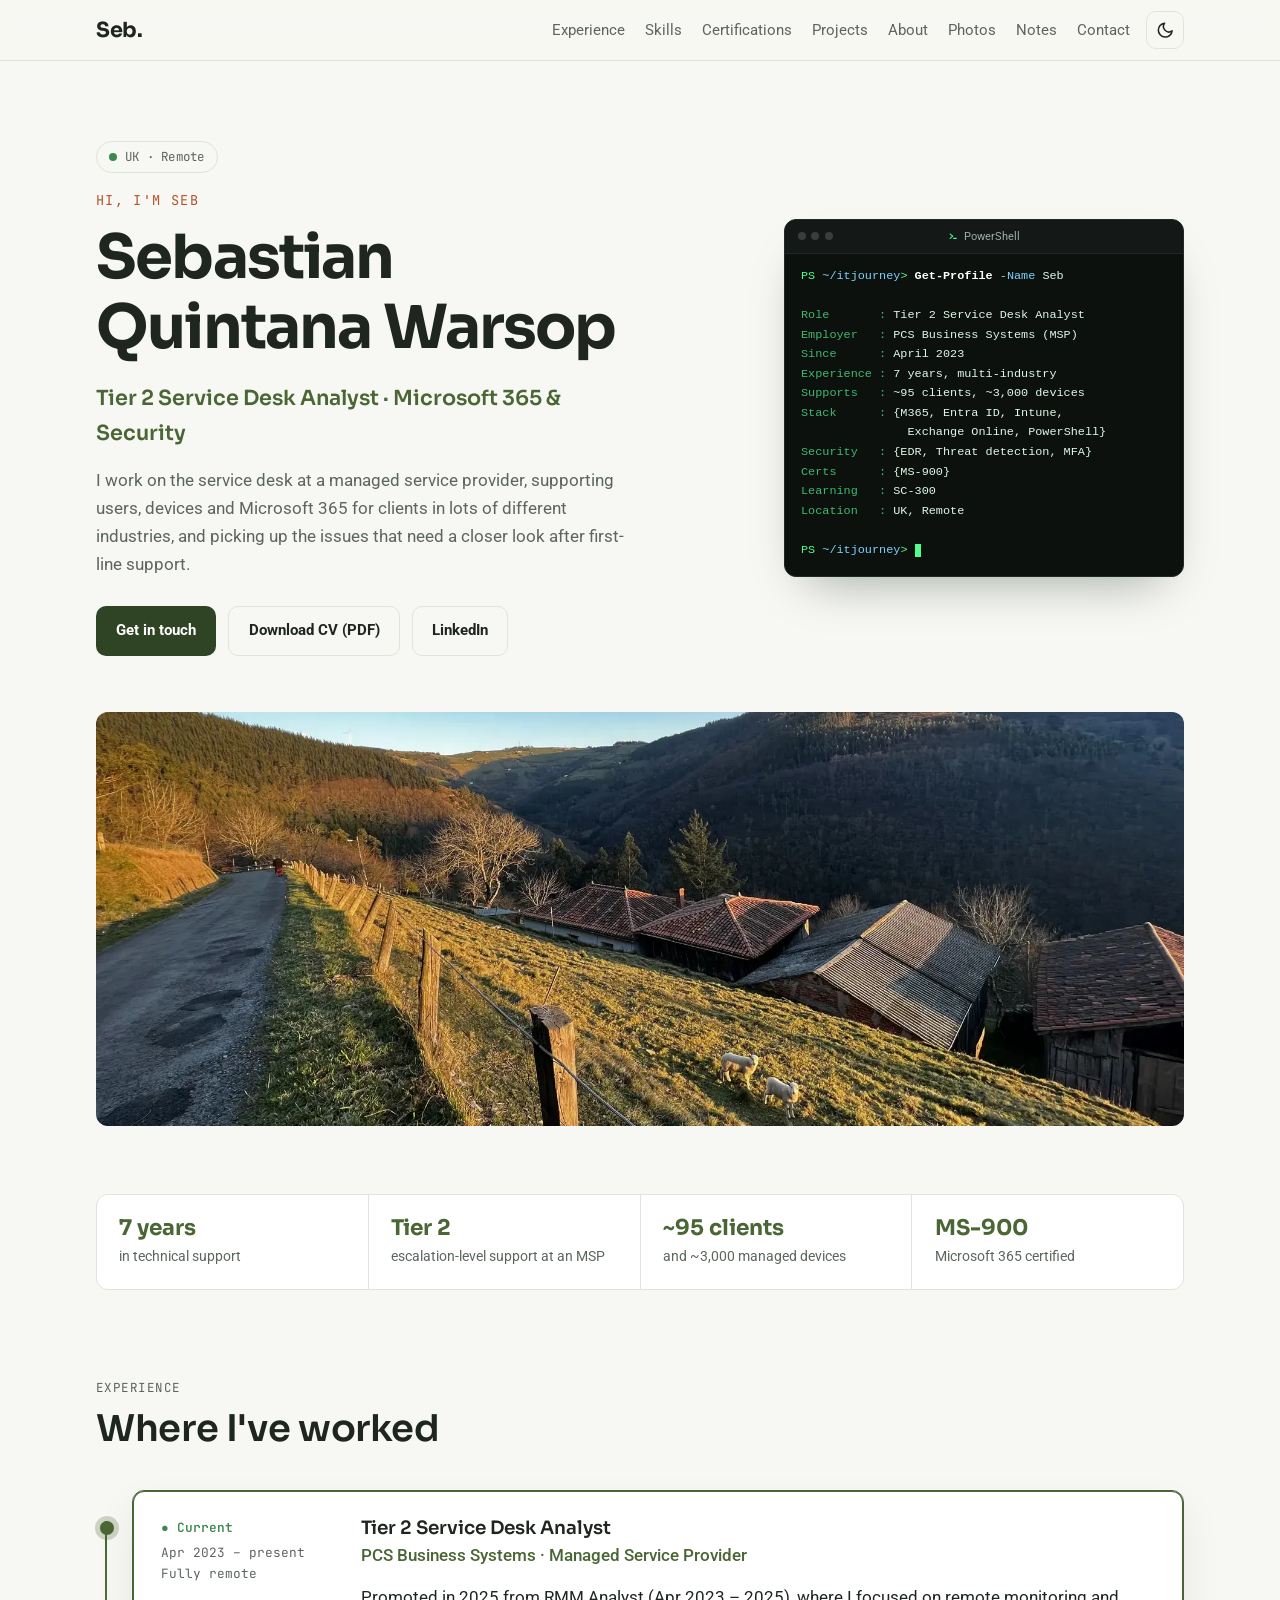
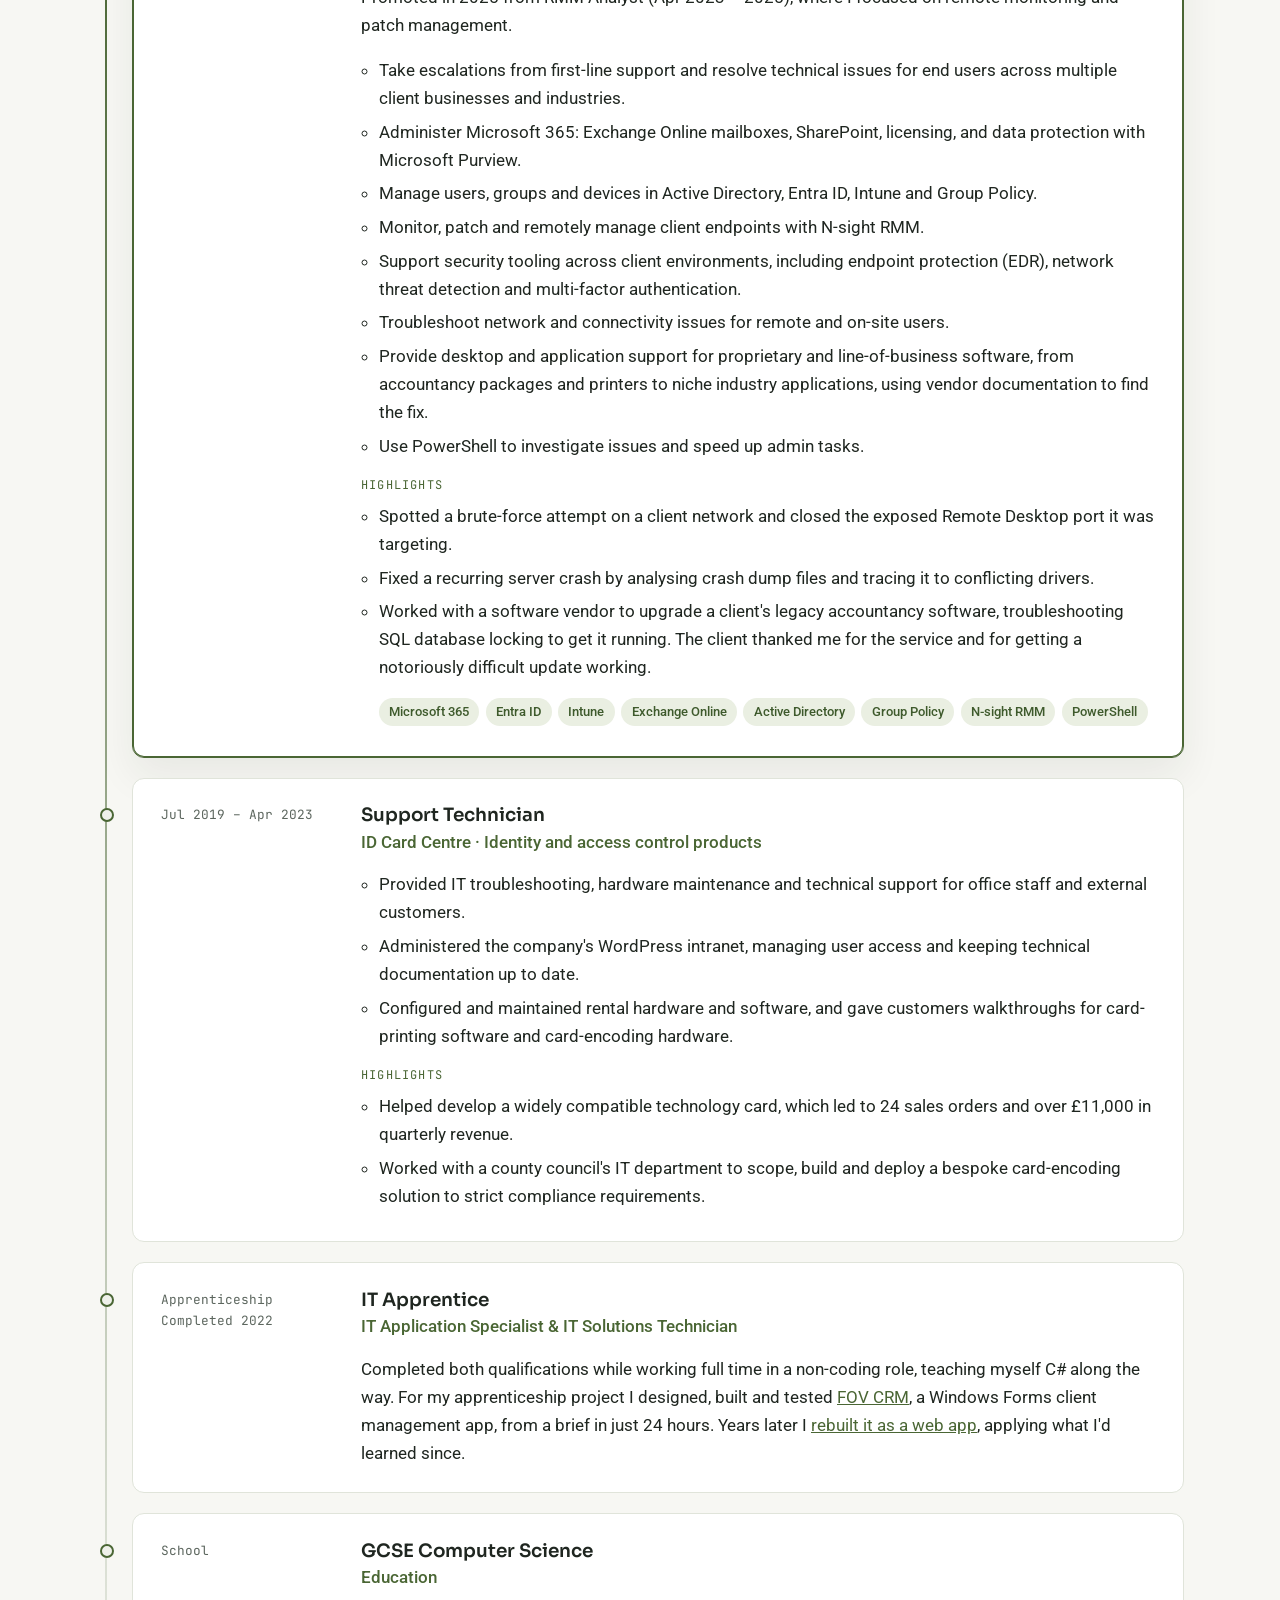
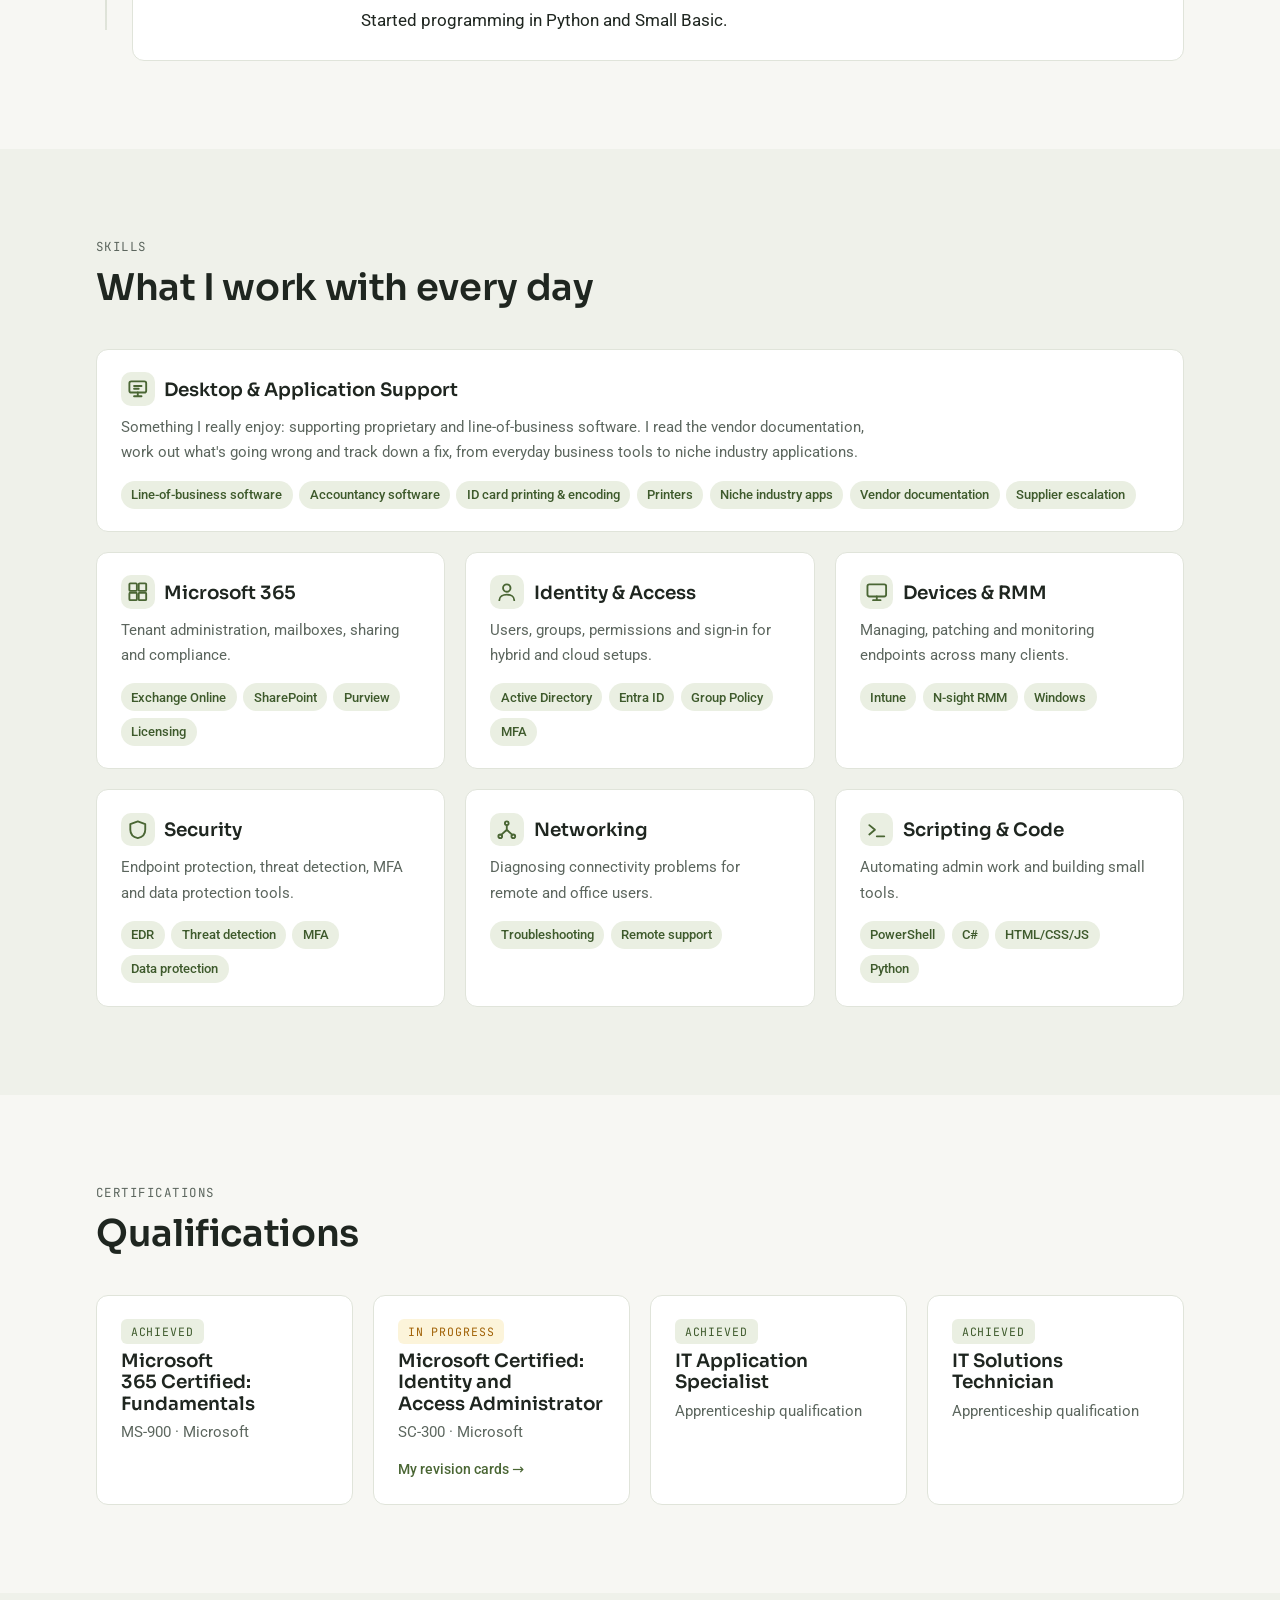
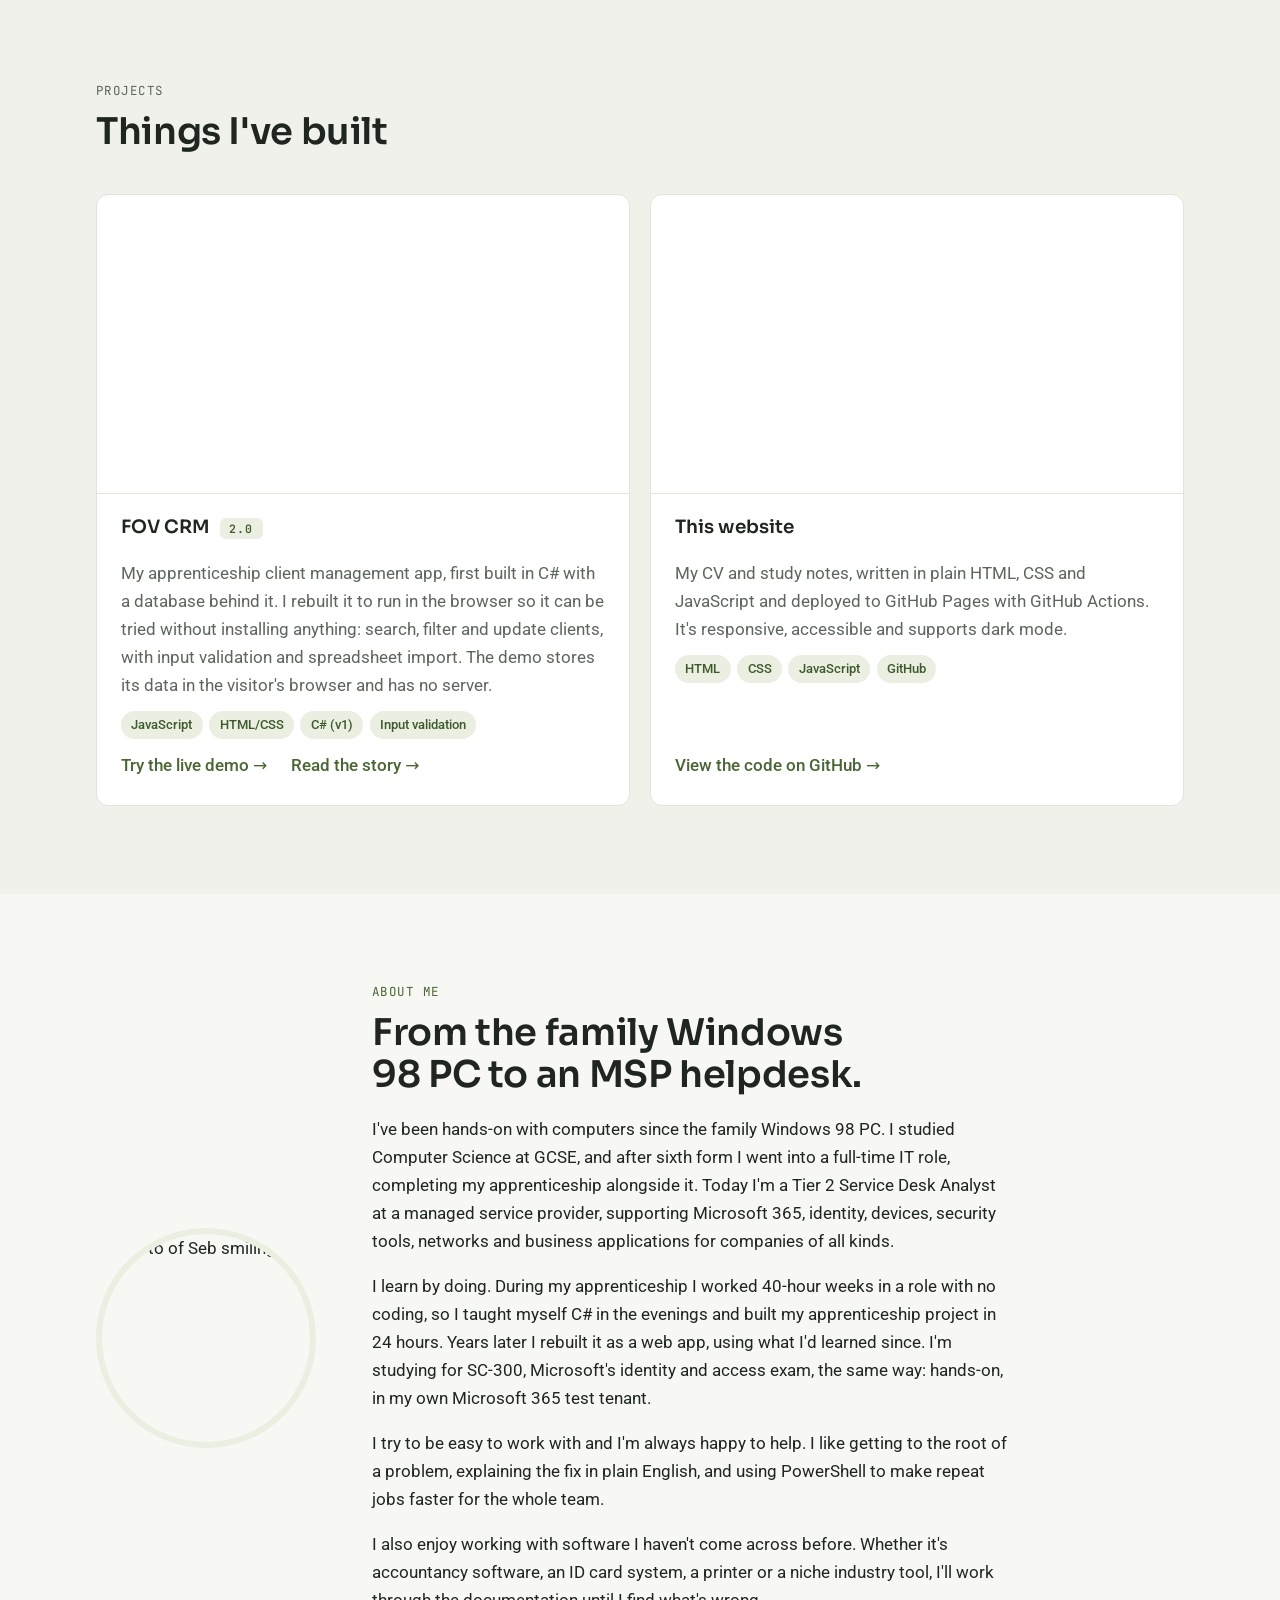
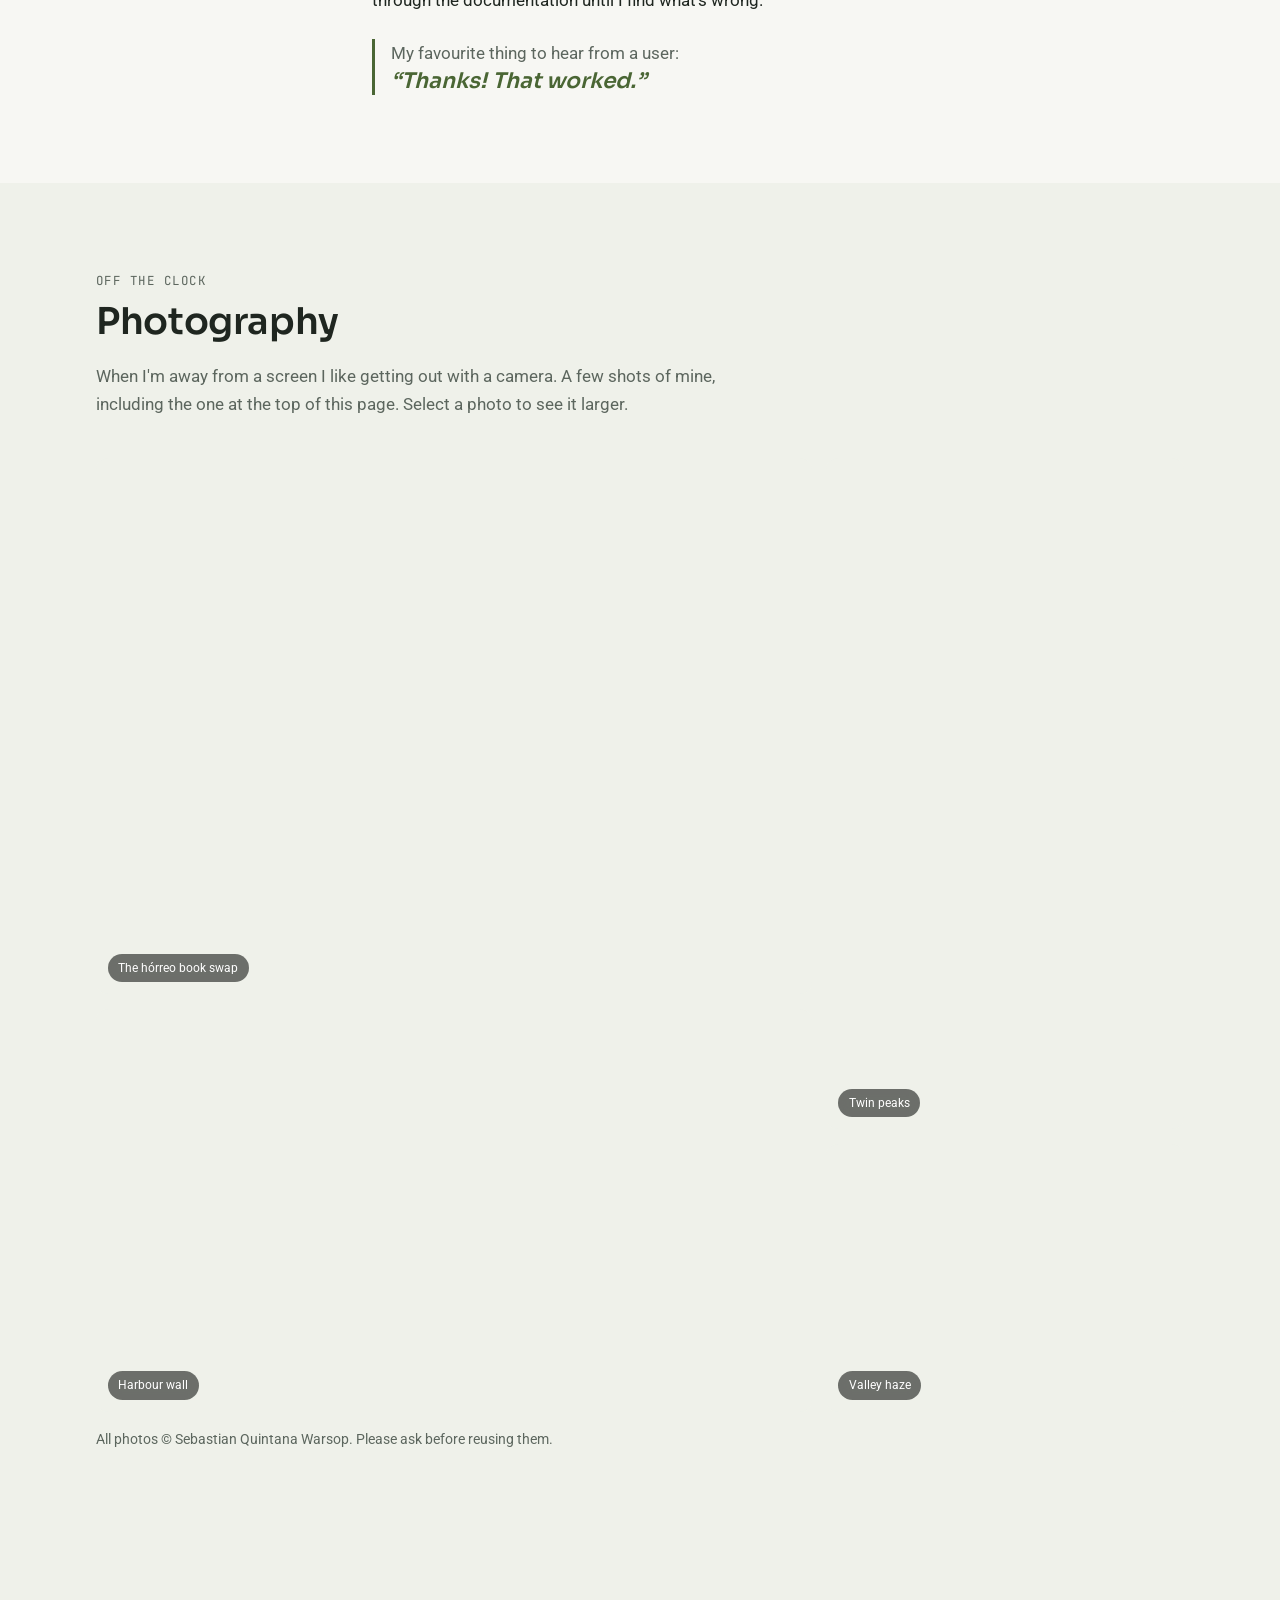
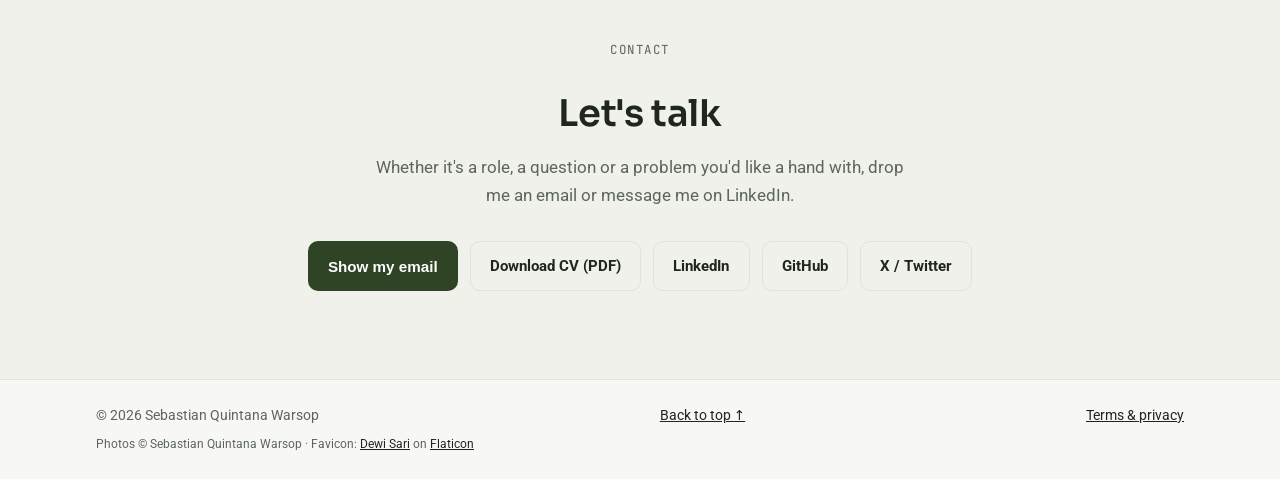
==== commit d0c261f4: "Add client and device numbers and the accountancy software upgrade to the site and CV Co-Authored-By" ====
--- a/index.html
+++ b/index.html
@@ -96,6 +96,7 @@
 <span class="t-key">Employer   :</span> PCS Business Systems (MSP)
 <span class="t-key">Since      :</span> April 2023
 <span class="t-key">Experience :</span> 7 years, multi-industry
+<span class="t-key">Supports   :</span> ~95 clients, ~3,000 devices
 <span class="t-key">Stack      :</span> {M365, Entra ID, Intune,
                Exchange Online, PowerShell}
 <span class="t-key">Security   :</span> {EDR, Threat detection, MFA}
@@ -116,7 +117,7 @@
         <ul>
             <li><strong>7 years</strong><span>in technical support</span></li>
             <li><strong>Tier 2</strong><span>escalation-level support at an MSP</span></li>
-            <li><strong>Multi-industry</strong><span>client base</span></li>
+            <li><strong>~95 clients</strong><span>and ~3,000 managed devices</span></li>
             <li><strong>MS-900</strong><span>Microsoft 365 certified</span></li>
         </ul>
     </div>
@@ -150,7 +151,7 @@
                             <ul class="job-highlights">
                                 <li>Spotted a brute-force attempt on a client network and closed the exposed Remote Desktop port it was targeting.</li>
                                 <li>Fixed a recurring server crash by analysing crash dump files and tracing it to conflicting drivers.</li>
-                                <li>Agreed maintenance and backup windows with clients so patches and updates caused no disruption.</li>
+                                <li>Worked with a software vendor to upgrade a client's legacy accountancy software, troubleshooting SQL database locking to get it running. The client thanked me for the service and for getting a notoriously difficult update working.</li>
                             </ul>
                             <ul class="chips" aria-label="Tools used">
                                 <li>Microsoft 365</li><li>Entra ID</li><li>Intune</li><li>Exchange Online</li><li>Active Directory</li><li>Group Policy</li><li>N-sight RMM</li><li>PowerShell</li>
